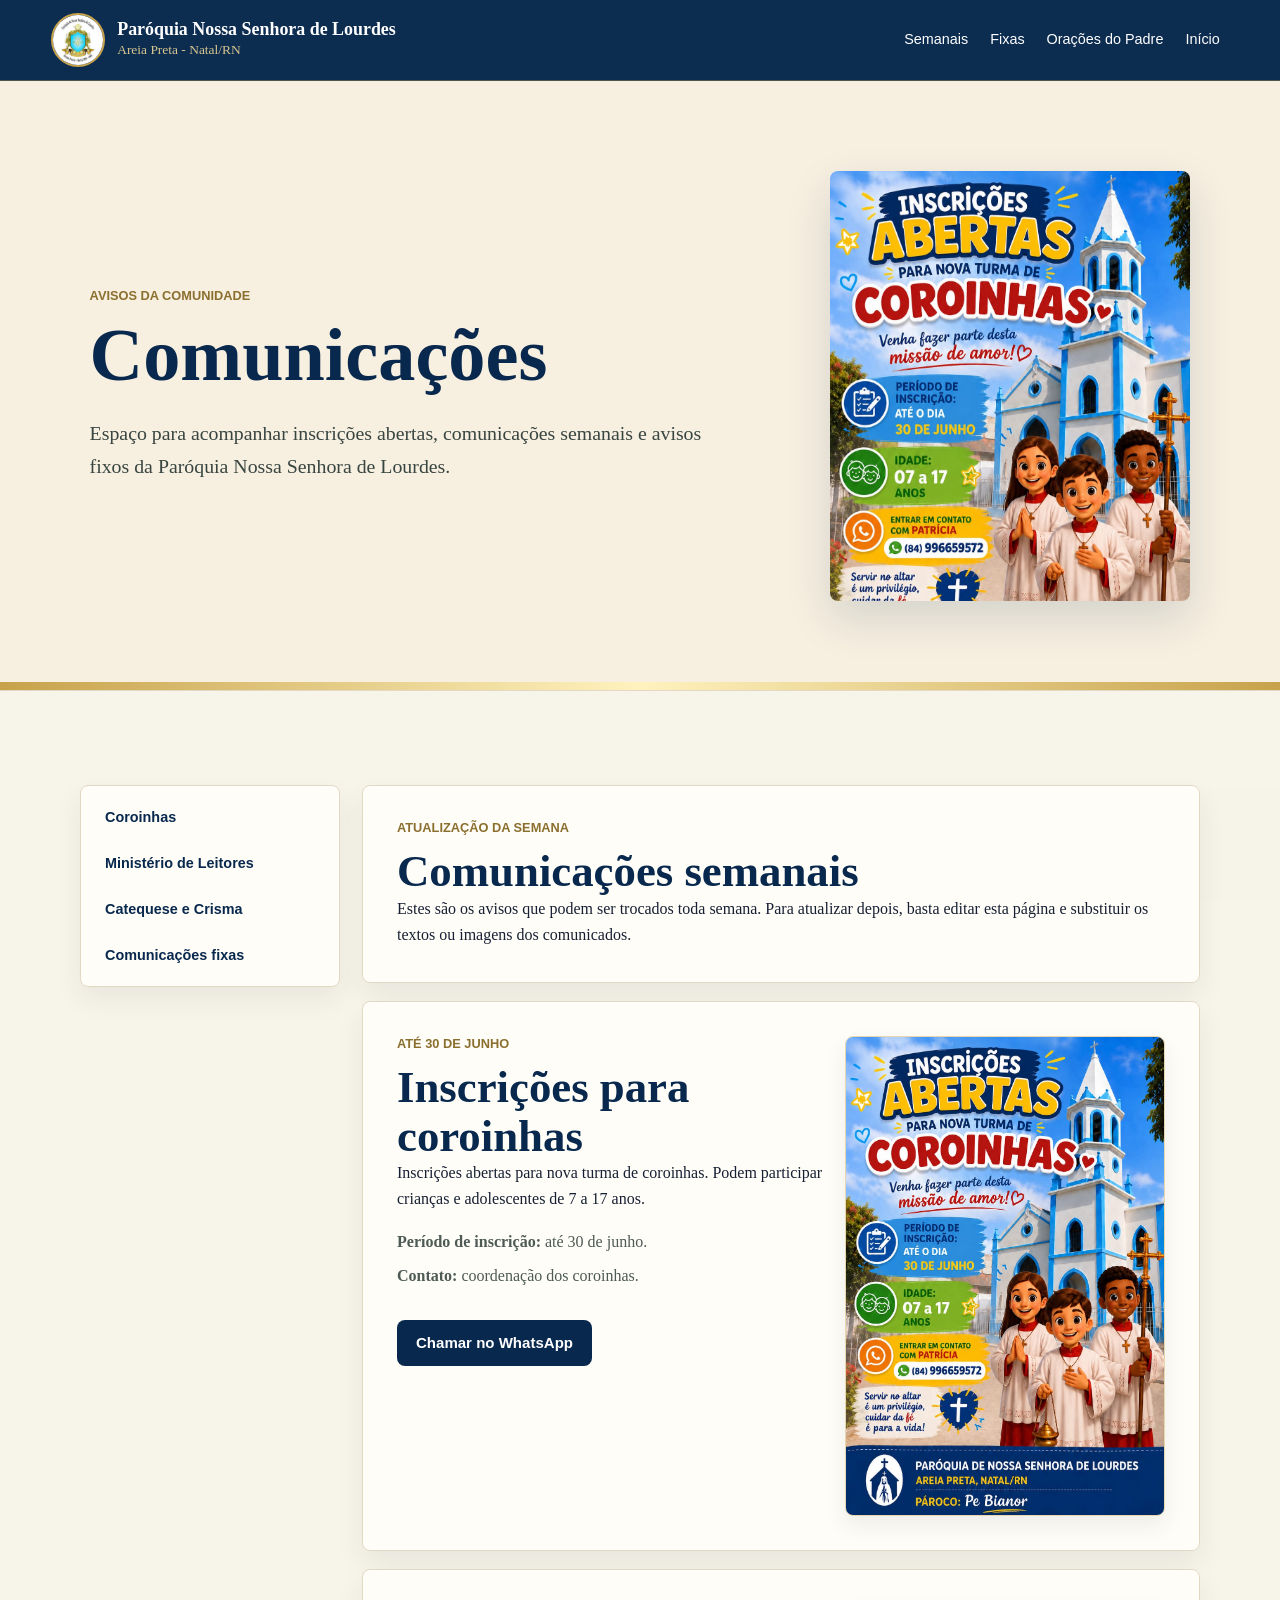
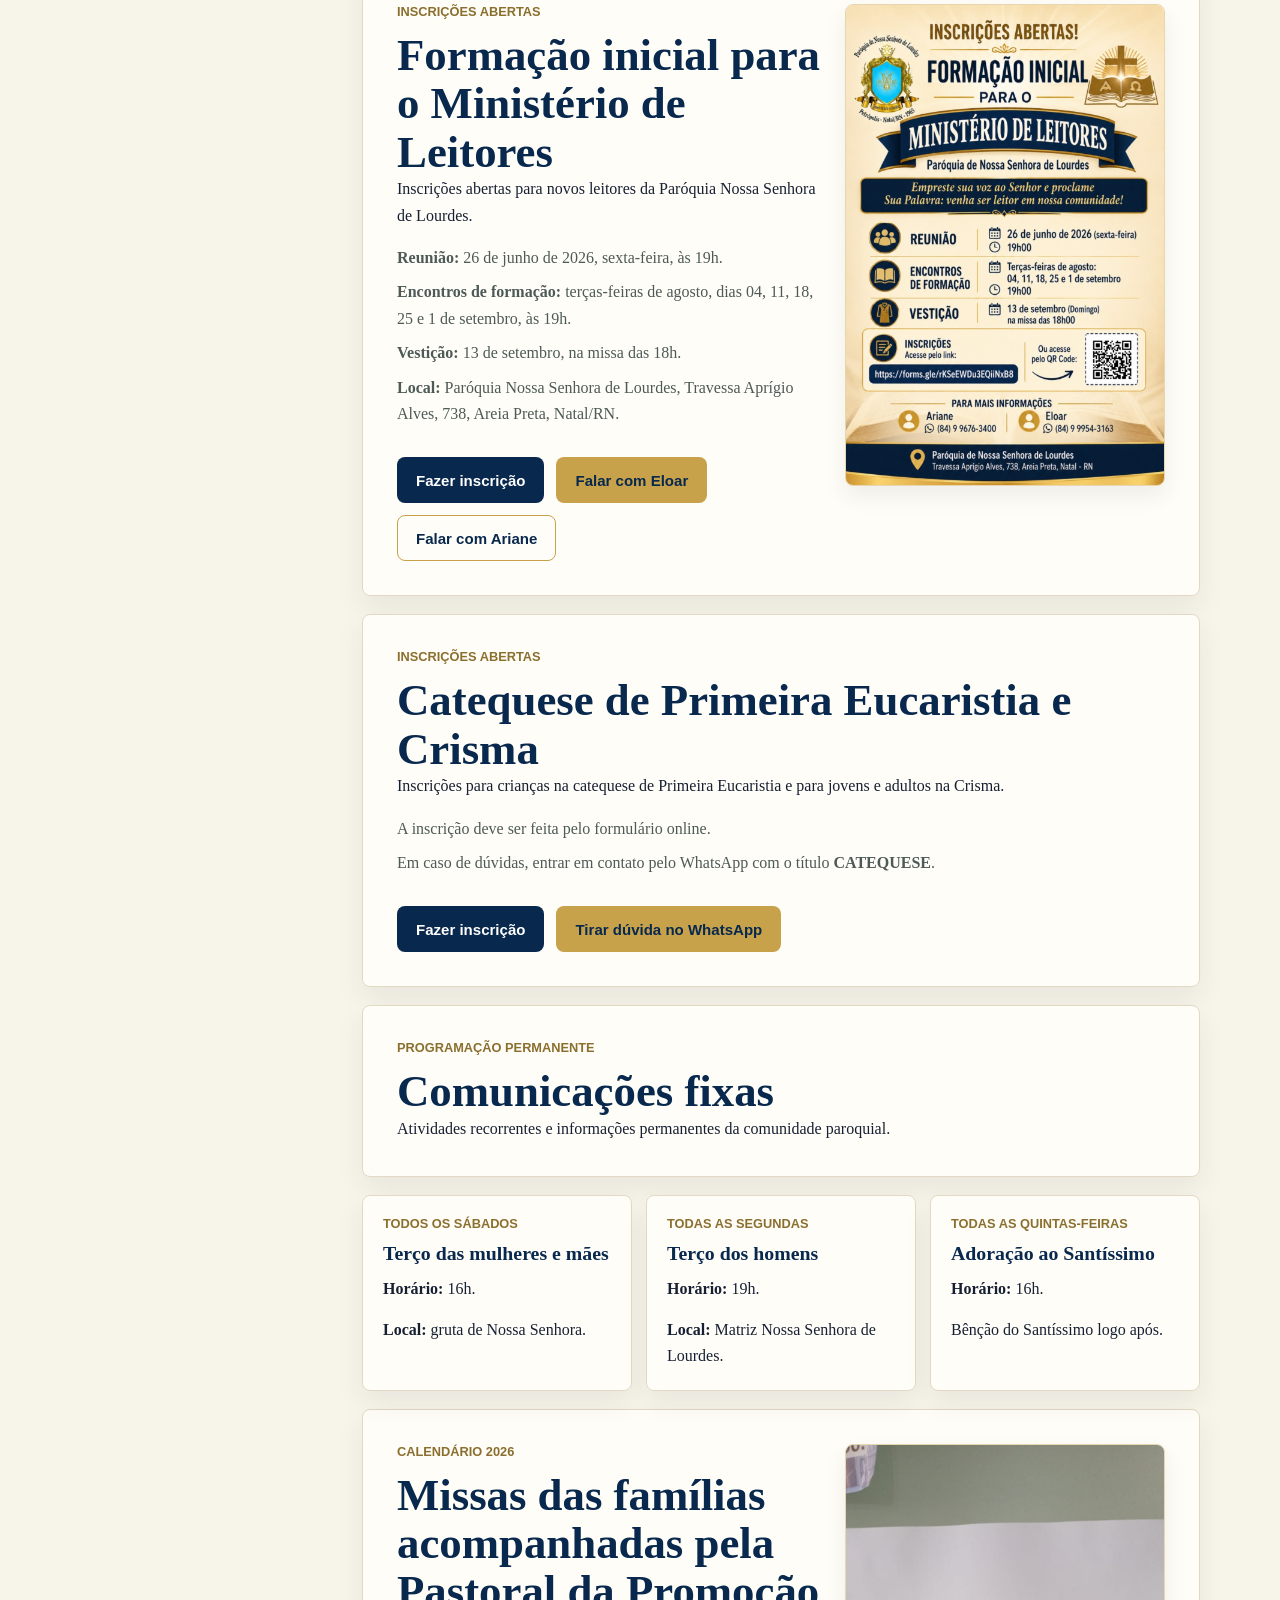
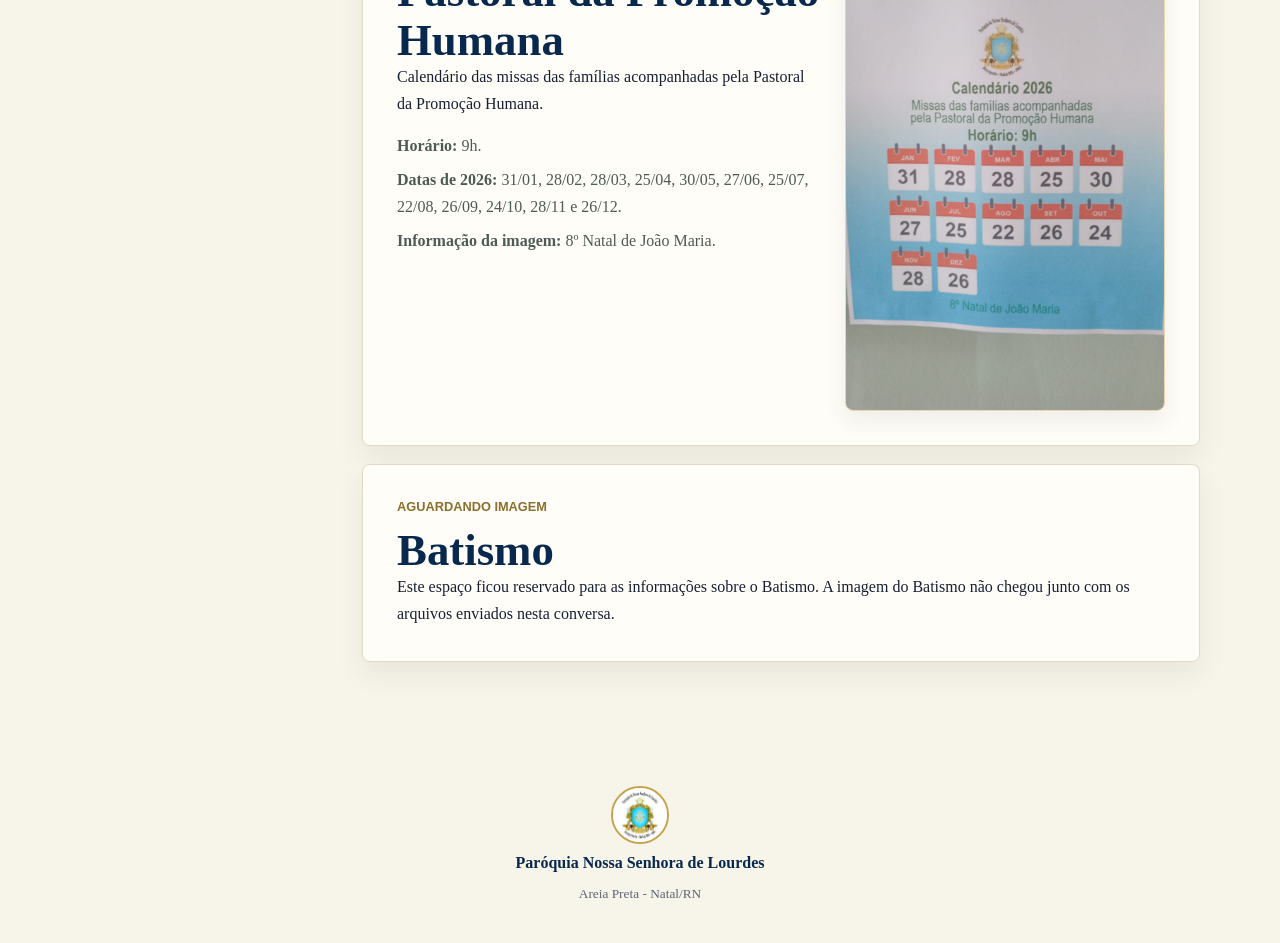
==== comunicacoes.html @ 1b6f0103 "Add files via upload" ====
<!DOCTYPE html>
<html lang="pt-BR">
<head>
  <meta charset="UTF-8">
  <meta name="viewport" content="width=device-width, initial-scale=1.0">
  <meta name="description" content="Comunicações semanais e fixas da Paróquia Nossa Senhora de Lourdes.">
  <title>Comunicações da Paróquia</title>
  <link rel="icon" href="assets/brasao.jpg">
  <link rel="stylesheet" href="styles.css">
</head>
<body>
  <header class="site-header">
    <a class="brand" href="index.html#inicio" aria-label="Voltar ao início">
      <img src="assets/brasao.jpg" alt="Brasão da Paróquia Nossa Senhora de Lourdes">
      <span>
        <strong>Paróquia Nossa Senhora de Lourdes</strong>
        <small>Areia Preta - Natal/RN</small>
      </span>
    </a>

    <button class="menu-toggle" type="button" aria-expanded="false" aria-controls="site-menu">
      <span class="menu-icon" aria-hidden="true"><span></span><span></span><span></span></span>
      <span>Menu</span>
    </button>

    <nav id="site-menu" class="site-menu" aria-label="Menu principal">
      <a href="#semanais">Semanais</a>
      <a href="#fixas">Fixas</a>
      <a href="oracoes-padre-bianor.html">Orações do Padre</a>
      <a href="index.html">Início</a>
    </nav>
  </header>

  <main>
    <section class="subpage-hero communications-hero" aria-labelledby="titulo-comunicacoes">
      <div>
        <p class="eyebrow">Avisos da comunidade</p>
        <h1 id="titulo-comunicacoes">Comunicações</h1>
        <p class="hero-copy">
          Espaço para acompanhar inscrições abertas, comunicações semanais e avisos fixos
          da Paróquia Nossa Senhora de Lourdes.
        </p>
      </div>
      <img src="assets/inscricao-coroinhas.jpeg" alt="Inscrições abertas para nova turma de coroinhas">
    </section>

    <section class="section communication-reader" aria-label="Comunicações da paróquia">
      <div class="communication-nav">
        <a href="#coroinhas">Coroinhas</a>
        <a href="#leitores">Ministério de Leitores</a>
        <a href="#catequese-crisma">Catequese e Crisma</a>
        <a href="#fixas">Comunicações fixas</a>
      </div>

      <div class="communication-documents">
        <article id="semanais" class="communication-document intro-document">
          <p class="eyebrow">Atualização da semana</p>
          <h2>Comunicações semanais</h2>
          <p>
            Estes são os avisos que podem ser trocados toda semana. Para atualizar depois,
            basta editar esta página e substituir os textos ou imagens dos comunicados.
          </p>
        </article>

        <article id="coroinhas" class="communication-document with-poster">
          <div>
            <p class="eyebrow">Até 30 de junho</p>
            <h2>Inscrições para coroinhas</h2>
            <p>
              Inscrições abertas para nova turma de coroinhas. Podem participar crianças e
              adolescentes de 7 a 17 anos.
            </p>
            <ul class="clean-list communication-list">
              <li><strong>Período de inscrição:</strong> até 30 de junho.</li>
              <li><strong>Contato:</strong> coordenação dos coroinhas.</li>
            </ul>
            <div class="section-actions">
              <a class="button primary" href="https://wa.me/558496659572" target="_blank" rel="noopener noreferrer">Chamar no WhatsApp</a>
            </div>
          </div>
          <img src="assets/inscricao-coroinhas.jpeg" alt="Cartaz de inscrições abertas para coroinhas">
        </article>

        <article id="leitores" class="communication-document with-poster">
          <div>
            <p class="eyebrow">Inscrições abertas</p>
            <h2>Formação inicial para o Ministério de Leitores</h2>
            <p>
              Inscrições abertas para novos leitores da Paróquia Nossa Senhora de Lourdes.
            </p>
            <ul class="clean-list communication-list">
              <li><strong>Reunião:</strong> 26 de junho de 2026, sexta-feira, às 19h.</li>
              <li><strong>Encontros de formação:</strong> terças-feiras de agosto, dias 04, 11, 18, 25 e 1 de setembro, às 19h.</li>
              <li><strong>Vestição:</strong> 13 de setembro, na missa das 18h.</li>
              <li><strong>Local:</strong> Paróquia Nossa Senhora de Lourdes, Travessa Aprígio Alves, 738, Areia Preta, Natal/RN.</li>
            </ul>
            <div class="section-actions">
              <a class="button primary" href="https://forms.gle/rKSeEWDu3EQiiNxB8" target="_blank" rel="noopener noreferrer">Fazer inscrição</a>
              <a class="button secondary" href="https://wa.me/558499543163" target="_blank" rel="noopener noreferrer">Falar com Eloar</a>
              <a class="button ghost" href="https://wa.me/558496763400" target="_blank" rel="noopener noreferrer">Falar com Ariane</a>
            </div>
          </div>
          <img src="assets/inscricao-leitores.jpeg" alt="Cartaz de formação inicial para o Ministério de Leitores">
        </article>

        <article id="catequese-crisma" class="communication-document">
          <p class="eyebrow">Inscrições abertas</p>
          <h2>Catequese de Primeira Eucaristia e Crisma</h2>
          <p>
            Inscrições para crianças na catequese de Primeira Eucaristia e para jovens e
            adultos na Crisma.
          </p>
          <ul class="clean-list communication-list">
            <li>A inscrição deve ser feita pelo formulário online.</li>
            <li>Em caso de dúvidas, entrar em contato pelo WhatsApp com o título <strong>CATEQUESE</strong>.</li>
          </ul>
          <div class="section-actions">
            <a class="button primary" href="https://forms.gle/EnZimMtUcxqCzuzV6" target="_blank" rel="noopener noreferrer">Fazer inscrição</a>
            <a class="button secondary" href="https://wa.me/5584986316929?text=CATEQUESE" target="_blank" rel="noopener noreferrer">Tirar dúvida no WhatsApp</a>
          </div>
        </article>

        <article id="fixas" class="communication-document intro-document">
          <p class="eyebrow">Programação permanente</p>
          <h2>Comunicações fixas</h2>
          <p>Atividades recorrentes e informações permanentes da comunidade paroquial.</p>
        </article>

        <div class="fixed-communications-grid">
          <article class="communication-mini-card">
            <p class="eyebrow">Todos os sábados</p>
            <h3>Terço das mulheres e mães</h3>
            <p><strong>Horário:</strong> 16h.</p>
            <p><strong>Local:</strong> gruta de Nossa Senhora.</p>
          </article>

          <article class="communication-mini-card">
            <p class="eyebrow">Todas as segundas</p>
            <h3>Terço dos homens</h3>
            <p><strong>Horário:</strong> 19h.</p>
            <p><strong>Local:</strong> Matriz Nossa Senhora de Lourdes.</p>
          </article>

          <article class="communication-mini-card">
            <p class="eyebrow">Todas as quintas-feiras</p>
            <h3>Adoração ao Santíssimo</h3>
            <p><strong>Horário:</strong> 16h.</p>
            <p>Bênção do Santíssimo logo após.</p>
          </article>
        </div>

        <article id="pastoral-promocao-humana" class="communication-document with-poster">
          <div>
            <p class="eyebrow">Calendário 2026</p>
            <h2>Missas das famílias acompanhadas pela Pastoral da Promoção Humana</h2>
            <p>
              Calendário das missas das famílias acompanhadas pela Pastoral da Promoção Humana.
            </p>
            <ul class="clean-list communication-list">
              <li><strong>Horário:</strong> 9h.</li>
              <li><strong>Datas de 2026:</strong> 31/01, 28/02, 28/03, 25/04, 30/05, 27/06, 25/07, 22/08, 26/09, 24/10, 28/11 e 26/12.</li>
              <li><strong>Informação da imagem:</strong> 8º Natal de João Maria.</li>
            </ul>
          </div>
          <img src="assets/pastoral-promocao-humana.jpeg" alt="Calendário 2026 da Pastoral da Promoção Humana">
        </article>

        <article id="batismo" class="communication-document">
          <p class="eyebrow">Aguardando imagem</p>
          <h2>Batismo</h2>
          <p>
            Este espaço ficou reservado para as informações sobre o Batismo. A imagem do
            Batismo não chegou junto com os arquivos enviados nesta conversa.
          </p>
        </article>
      </div>
    </section>
  </main>

  <footer class="site-footer">
    <img src="assets/brasao.jpg" alt="">
    <p>Paróquia Nossa Senhora de Lourdes</p>
    <small>Areia Preta - Natal/RN</small>
  </footer>

  <script src="config.js"></script>
  <script src="script.js"></script>
</body>
</html>
---- styles.css ----
:root {
  --paper: #f7f4ea;
  --surface: #fffdf8;
  --ink: #172033;
  --muted: #5d6675;
  --teal: #153f6f;
  --deep-teal: #08284d;
  --gold: #c7a24b;
  --wine: #8b6f2e;
  --blue: #245f96;
  --line: #e2d8c4;
  --shadow: 0 18px 45px rgba(8, 40, 77, 0.14);
  --radius: 8px;
  font-family: Georgia, "Times New Roman", serif;
}

* {
  box-sizing: border-box;
}

html {
  scroll-behavior: smooth;
}

body {
  margin: 0;
  color: var(--ink);
  background: var(--paper);
  font-family: Georgia, "Times New Roman", serif;
  line-height: 1.65;
}

body::before {
  content: "";
  position: fixed;
  inset: 0;
  pointer-events: none;
  background-image:
    linear-gradient(rgba(247, 244, 234, 0.92), rgba(247, 244, 234, 0.96)),
    url("assets/brasao.jpg");
  background-repeat: no-repeat;
  background-position: right -100px top 115px;
  background-size: 420px auto;
  opacity: 0.22;
  z-index: -1;
}

img {
  display: block;
  max-width: 100%;
}

a {
  color: inherit;
  text-decoration: none;
}

p {
  margin: 0;
}

p + p {
  margin-top: 14px;
}

ul {
  margin: 0;
  padding: 0;
}

.site-header {
  position: sticky;
  top: 0;
  z-index: 20;
  display: flex;
  align-items: center;
  justify-content: space-between;
  gap: 22px;
  padding: 13px clamp(18px, 4vw, 54px);
  border-bottom: 1px solid rgba(199, 162, 75, 0.36);
  background: rgba(8, 40, 77, 0.98);
  backdrop-filter: blur(12px);
}

.brand {
  display: flex;
  align-items: center;
  gap: 12px;
  min-width: 0;
}

.brand img {
  width: 54px;
  height: 54px;
  flex: 0 0 auto;
  border: 2px solid var(--gold);
  border-radius: 50%;
  object-fit: cover;
  background: var(--surface);
}

.brand span {
  display: grid;
  min-width: 0;
}

.brand strong,
.brand small {
  overflow-wrap: anywhere;
}

.brand strong {
  color: #ffffff;
  font-size: clamp(0.95rem, 1.6vw, 1.12rem);
  line-height: 1.15;
}

.brand small {
  color: #d9c88f;
  font-size: 0.84rem;
}

.site-menu {
  display: flex;
  align-items: center;
  gap: 4px;
  font-family: Arial, Helvetica, sans-serif;
  font-size: 0.9rem;
}

.site-menu a {
  padding: 10px 9px;
  border-radius: var(--radius);
  color: #ffffff;
  white-space: nowrap;
}

.site-menu a:hover,
.site-menu a:focus-visible {
  background: rgba(199, 162, 75, 0.18);
  color: #f6df95;
  outline: none;
}

.menu-toggle {
  display: none;
  align-items: center;
  gap: 6px;
  border: 1px solid var(--line);
  border-radius: var(--radius);
  padding: 9px 11px;
  color: var(--deep-teal);
  background: var(--surface);
  font: 700 0.84rem Arial, Helvetica, sans-serif;
  cursor: pointer;
}

.menu-icon {
  display: grid;
  gap: 3px;
}

.menu-icon span {
  display: block;
  width: 14px;
  height: 2px;
  background: currentColor;
}

.hero,
.subpage-hero {
  position: relative;
  overflow: hidden;
  border-bottom: 1px solid var(--line);
}

.hero {
  min-height: 62svh;
  display: grid;
  align-items: center;
  padding: clamp(54px, 7vw, 90px) clamp(20px, 7vw, 92px);
}

.hero-photo {
  background:
    linear-gradient(90deg, rgba(8, 40, 77, 0.94) 0%, rgba(8, 40, 77, 0.74) 48%, rgba(8, 40, 77, 0.22) 100%),
    url("assets/igreja-fachada.jpeg") center right / cover no-repeat;
}

.hero::after,
.subpage-hero::after {
  content: "";
  position: absolute;
  left: 0;
  right: 0;
  bottom: 0;
  height: 8px;
  background: linear-gradient(90deg, var(--gold), #fff2bd, var(--gold));
}

.hero-content {
  position: relative;
  max-width: 770px;
  z-index: 2;
}

.eyebrow {
  margin-bottom: 12px;
  color: var(--wine);
  font: 700 0.8rem Arial, Helvetica, sans-serif;
  text-transform: uppercase;
  letter-spacing: 0;
}

h1,
h2,
h3 {
  margin: 0;
  line-height: 1.08;
  letter-spacing: 0;
}

h1 {
  max-width: 820px;
  color: var(--deep-teal);
  font-size: clamp(2.35rem, 5.8vw, 5.1rem);
}

h2 {
  color: var(--deep-teal);
  font-size: clamp(1.75rem, 3.5vw, 3rem);
}

h3 {
  color: var(--ink);
  font-size: 1.24rem;
}

.hero-copy {
  max-width: 650px;
  margin-top: 22px;
  color: #384541;
  font-size: clamp(1.05rem, 2vw, 1.24rem);
}

.hero .eyebrow {
  color: #f4d889;
}

.hero h1,
.hero .hero-copy {
  color: #ffffff;
}

.hero-actions,
.section-actions,
.contact-actions {
  display: flex;
  flex-wrap: wrap;
  gap: 12px;
  margin-top: 30px;
}

.button {
  display: inline-flex;
  align-items: center;
  justify-content: center;
  gap: 10px;
  min-height: 46px;
  padding: 12px 18px;
  border: 1px solid transparent;
  border-radius: var(--radius);
  font: 700 0.94rem Arial, Helvetica, sans-serif;
  transition: transform 160ms ease, box-shadow 160ms ease, background 160ms ease;
}

.button svg {
  width: 19px;
  height: 19px;
  flex: 0 0 auto;
  fill: currentColor;
}

.button:hover,
.button:focus-visible {
  transform: translateY(-1px);
  box-shadow: 0 10px 20px rgba(36, 48, 45, 0.14);
  outline: none;
}

.button.primary {
  color: #ffffff;
  background: var(--deep-teal);
}

.button.secondary {
  color: var(--deep-teal);
  background: var(--gold);
}

.button.ghost {
  color: var(--deep-teal);
  border-color: var(--gold);
  background: rgba(255, 253, 248, 0.86);
}

.button[aria-disabled="true"] {
  cursor: default;
}

.button[aria-disabled="true"]:hover {
  transform: none;
  box-shadow: none;
}

.section {
  width: min(1120px, calc(100% - 36px));
  margin: 0 auto;
  padding: clamp(58px, 8vw, 94px) 0;
}

.section-heading {
  max-width: 780px;
  margin-bottom: 28px;
}

.quick-section {
  display: grid;
  grid-template-columns: repeat(3, minmax(0, 1fr));
  gap: 14px;
  padding-top: 22px;
  padding-bottom: 0;
}

.quick-section article,
.schedule-card,
.feature-card,
.prayer-document,
.side-panel {
  border: 1px solid var(--line);
  border-radius: var(--radius);
  background: rgba(255, 253, 248, 0.94);
  box-shadow: 0 12px 28px rgba(36, 48, 45, 0.07);
}

.quick-section article {
  padding: 18px;
}

.quick-section strong,
.quick-section span {
  display: block;
}

.quick-section strong {
  color: var(--deep-teal);
  font-family: Arial, Helvetica, sans-serif;
}

.quick-section span {
  margin-top: 4px;
  color: var(--muted);
}

.schedule-grid {
  display: grid;
  grid-template-columns: repeat(4, minmax(0, 1fr));
  gap: 14px;
}

.schedule-card {
  min-height: 210px;
  padding: 22px;
}

.schedule-card.featured {
  grid-column: span 2;
  color: #ffffff;
  background:
    linear-gradient(135deg, rgba(8, 40, 77, 0.96), rgba(21, 63, 111, 0.92)),
    var(--deep-teal);
}

.schedule-card.featured h3,
.schedule-card.featured .eyebrow,
.schedule-card.featured li {
  color: #ffffff;
}

.schedule-card.wide {
  grid-column: span 2;
  border-color: rgba(184, 138, 44, 0.58);
  background: #fff6df;
}

.clean-list {
  display: grid;
  gap: 8px;
  margin-top: 16px;
  list-style: none;
}

.clean-list li {
  color: #4d5a56;
}

.profile-section {
  display: grid;
  grid-template-columns: minmax(260px, 0.72fr) minmax(0, 1.15fr);
  align-items: center;
  gap: clamp(28px, 5vw, 62px);
}

.profile-media img {
  width: 100%;
  aspect-ratio: 4 / 3;
  border-radius: var(--radius);
  object-fit: cover;
  box-shadow: var(--shadow);
}

.profile-copy p,
.story-copy p,
.article-body p,
.prayer-document p {
  color: #4d5a56;
}

blockquote {
  margin: 24px 0 0;
  padding: 18px 22px;
  border-left: 5px solid var(--gold);
  border-radius: var(--radius);
  color: var(--deep-teal);
  background: #fff6df;
  font-size: 1.08rem;
}

.story-grid {
  display: grid;
  grid-template-columns: minmax(0, 1fr) minmax(300px, 0.72fr);
  gap: clamp(26px, 5vw, 58px);
  align-items: start;
}

.timeline {
  display: grid;
  gap: 12px;
}

.timeline article {
  display: grid;
  grid-template-columns: 70px 1fr;
  gap: 14px;
  padding: 16px;
  border-left: 5px solid var(--blue);
  border-radius: var(--radius);
  background: var(--surface);
  box-shadow: 0 10px 24px rgba(36, 48, 45, 0.06);
}

.timeline span {
  color: var(--wine);
  font: 700 0.95rem Arial, Helvetica, sans-serif;
}

.timeline p {
  color: var(--muted);
}

.gallery-grid {
  display: grid;
  grid-template-columns: 1.2fr 0.8fr 0.8fr;
  gap: 14px;
}

.gallery-grid figure {
  min-width: 0;
  margin: 0;
  overflow: hidden;
  border-radius: var(--radius);
  background: var(--surface);
  box-shadow: 0 12px 28px rgba(36, 48, 45, 0.08);
}

.gallery-grid img {
  width: 100%;
  height: 280px;
  object-fit: cover;
}

.gallery-grid .gallery-large {
  grid-row: span 2;
}

.gallery-grid .gallery-large img {
  height: 574px;
}

.gallery-grid figcaption {
  padding: 12px 14px;
  color: var(--muted);
  font-size: 0.95rem;
}

.access-grid {
  display: grid;
  grid-template-columns: repeat(4, minmax(0, 1fr));
  gap: 16px;
}

.feature-card {
  min-height: 270px;
  padding: 24px;
}

.feature-card p {
  margin-top: 14px;
  color: var(--muted);
}

.feature-mark {
  display: inline-flex;
  margin-bottom: 26px;
  color: var(--gold);
  font: 700 0.86rem Arial, Helvetica, sans-serif;
}

.text-link {
  display: inline-flex;
  margin-top: 18px;
  color: var(--deep-teal);
  font: 700 0.95rem Arial, Helvetica, sans-serif;
  text-decoration: underline;
  text-underline-offset: 4px;
}

.contact-section {
  padding-top: 34px;
}

.contact-panel {
  display: grid;
  grid-template-columns: minmax(0, 1fr) auto;
  align-items: center;
  gap: 24px;
  border-radius: var(--radius);
  padding: clamp(24px, 5vw, 42px);
  color: #ffffff;
  background:
    linear-gradient(90deg, rgba(8, 40, 77, 0.98), rgba(21, 63, 111, 0.94)),
    var(--deep-teal);
  box-shadow: var(--shadow);
}

.contact-panel h2,
.contact-panel .eyebrow,
.contact-panel p {
  color: #ffffff;
}

.contact-panel .button.ghost {
  color: #ffffff;
  border-color: rgba(255, 255, 255, 0.72);
  background: rgba(255, 255, 255, 0.08);
}

.contact-panel .button.primary {
  color: var(--deep-teal);
  background: #ffffff;
}

.contact-panel .button.secondary {
  background: #b88a2c;
}

.tithe-section {
  display: grid;
  grid-template-columns: minmax(0, 0.9fr) minmax(280px, 0.8fr);
  align-items: center;
  gap: clamp(24px, 5vw, 58px);
  border-top: 1px solid var(--line);
}

.tithe-copy p {
  margin-top: 14px;
  color: var(--muted);
}

.tithe-media {
  overflow: hidden;
  border: 1px solid rgba(199, 162, 75, 0.42);
  border-radius: var(--radius);
  background: #ffffff;
  box-shadow: var(--shadow);
}

.tithe-media img {
  width: 100%;
  aspect-ratio: 16 / 9;
  object-fit: contain;
  padding: 18px;
  background: #ffffff;
}

.contact-actions {
  justify-content: flex-end;
  margin-top: 0;
}

.subpage-hero {
  display: grid;
  grid-template-columns: minmax(0, 1fr) minmax(220px, 360px);
  align-items: center;
  gap: clamp(28px, 6vw, 74px);
  padding: clamp(42px, 7vw, 90px) clamp(20px, 7vw, 92px);
  background: #f7efe0;
}

.subpage-hero img {
  width: 100%;
  max-height: 430px;
  border-radius: var(--radius);
  object-fit: cover;
  box-shadow: var(--shadow);
}

.saint-hero img {
  aspect-ratio: 3 / 4;
  object-position: center top;
}

.prayer-hero img {
  aspect-ratio: 4 / 3;
}

.communications-hero img {
  aspect-ratio: 3 / 4;
  object-position: center top;
}

.article-section {
  display: grid;
  grid-template-columns: minmax(0, 1fr) minmax(260px, 330px);
  align-items: start;
  gap: clamp(28px, 5vw, 54px);
}

.article-body {
  max-width: 800px;
}

.article-body h2,
.prayer-document h2 {
  margin-top: 30px;
  font-size: clamp(1.55rem, 3vw, 2.35rem);
}

.article-body h2:first-child,
.prayer-document h2:first-child {
  margin-top: 0;
}

.article-body h3,
.prayer-document h3 {
  margin-top: 24px;
  color: var(--deep-teal);
}

.badge-list {
  display: flex;
  flex-wrap: wrap;
  gap: 8px;
  margin: 18px 0 4px;
}

.badge-list li {
  padding: 7px 10px;
  border: 1px solid var(--line);
  border-radius: var(--radius);
  color: var(--deep-teal);
  background: var(--surface);
  font: 700 0.88rem Arial, Helvetica, sans-serif;
}

.side-panel {
  position: sticky;
  top: 98px;
  padding: 18px;
}

.side-panel img {
  width: 100%;
  aspect-ratio: 4 / 3;
  border-radius: var(--radius);
  object-fit: cover;
  margin-bottom: 18px;
}

.side-panel p {
  color: var(--muted);
}

.side-panel .button {
  width: 100%;
  margin-top: 18px;
}

.prayer-reader {
  display: grid;
  grid-template-columns: 260px minmax(0, 1fr);
  align-items: start;
  gap: 22px;
}

.prayer-nav {
  position: sticky;
  top: 98px;
  display: grid;
  gap: 8px;
  padding: 12px;
  border: 1px solid var(--line);
  border-radius: var(--radius);
  background: var(--surface);
  box-shadow: 0 12px 28px rgba(36, 48, 45, 0.07);
}

.prayer-nav a {
  padding: 11px 12px;
  border-radius: var(--radius);
  color: var(--deep-teal);
  font: 700 0.9rem Arial, Helvetica, sans-serif;
}

.prayer-nav a:hover,
.prayer-nav a:focus-visible {
  background: #e9f3f2;
  outline: none;
}

.prayer-document {
  padding: clamp(22px, 4vw, 34px);
  scroll-margin-top: 110px;
}

.prayer-document + .prayer-document {
  margin-top: 18px;
}

.prayer-document .note {
  margin-top: 18px;
  padding: 14px 16px;
  border-radius: var(--radius);
  color: var(--deep-teal);
  background: #fff6df;
}

.communication-reader {
  display: grid;
  grid-template-columns: 260px minmax(0, 1fr);
  align-items: start;
  gap: 22px;
}

.communication-nav {
  position: sticky;
  top: 98px;
  display: grid;
  gap: 8px;
  padding: 12px;
  border: 1px solid var(--line);
  border-radius: var(--radius);
  background: var(--surface);
  box-shadow: 0 12px 28px rgba(36, 48, 45, 0.07);
}

.communication-nav a {
  padding: 11px 12px;
  border-radius: var(--radius);
  color: var(--deep-teal);
  font: 700 0.9rem Arial, Helvetica, sans-serif;
}

.communication-nav a:hover,
.communication-nav a:focus-visible {
  background: #e9f3f2;
  outline: none;
}

.communication-documents {
  min-width: 0;
}

.communication-document,
.communication-mini-card {
  border: 1px solid var(--line);
  border-radius: var(--radius);
  background: rgba(255, 253, 248, 0.96);
  box-shadow: 0 12px 28px rgba(36, 48, 45, 0.07);
}

.communication-document {
  padding: clamp(22px, 4vw, 34px);
  scroll-margin-top: 110px;
}

.communication-document + .communication-document,
.communication-document + .fixed-communications-grid,
.fixed-communications-grid + .communication-document {
  margin-top: 18px;
}

.communication-document.with-poster {
  display: grid;
  grid-template-columns: minmax(0, 1fr) minmax(220px, 320px);
  align-items: start;
  gap: 22px;
}

.communication-document.with-poster img {
  width: 100%;
  border: 1px solid rgba(199, 162, 75, 0.42);
  border-radius: var(--radius);
  object-fit: cover;
  object-position: top center;
  box-shadow: 0 10px 22px rgba(36, 48, 45, 0.08);
}

.communication-list {
  margin-top: 16px;
}

.communication-list li {
  padding-left: 0;
  color: #4d5a56;
}

.fixed-communications-grid {
  display: grid;
  grid-template-columns: repeat(3, minmax(0, 1fr));
  gap: 14px;
}

.communication-mini-card {
  padding: 20px;
}

.communication-mini-card h3 {
  margin-bottom: 12px;
  color: var(--deep-teal);
}

.site-footer {
  display: grid;
  justify-items: center;
  gap: 6px;
  padding: 30px 20px 38px;
  color: var(--muted);
  text-align: center;
}

.site-footer img {
  width: 58px;
  height: 58px;
  border: 2px solid var(--gold);
  border-radius: 50%;
  object-fit: cover;
  background: var(--surface);
}

.site-footer p {
  color: var(--deep-teal);
  font-weight: 700;
}

@media (max-width: 1080px) {
  .site-menu {
    font-size: 0.84rem;
  }

  .site-menu a {
    padding-inline: 7px;
  }

  .schedule-grid {
    grid-template-columns: repeat(2, minmax(0, 1fr));
  }
}

@media (max-width: 900px) {
  .site-header {
    align-items: flex-start;
  }

  .menu-toggle {
    display: inline-flex;
  }

  .site-menu {
    position: absolute;
    left: 18px;
    right: 18px;
    top: calc(100% + 8px);
    display: none;
    flex-direction: column;
    align-items: stretch;
    padding: 10px;
    border: 1px solid var(--line);
    border-radius: var(--radius);
    background: var(--surface);
    box-shadow: var(--shadow);
  }

  .site-menu.is-open {
    display: flex;
  }

  .site-menu a {
    padding: 12px;
    color: var(--deep-teal);
    white-space: normal;
  }

  .quick-section,
  .profile-section,
  .story-grid,
  .access-grid,
  .tithe-section,
  .contact-panel,
  .subpage-hero,
  .article-section,
  .prayer-reader,
  .communication-reader,
  .communication-document.with-poster {
    grid-template-columns: 1fr;
  }

  .contact-actions {
    justify-content: flex-start;
  }

  .gallery-grid {
    grid-template-columns: 1fr 1fr;
  }

  .gallery-grid .gallery-large {
    grid-column: 1 / -1;
    grid-row: auto;
  }

  .gallery-grid .gallery-large img,
  .gallery-grid img {
    height: 320px;
  }

  .side-panel,
  .prayer-nav,
  .communication-nav {
    position: static;
  }

  .fixed-communications-grid {
    grid-template-columns: 1fr;
  }
}

@media (max-width: 620px) {
  body::before {
    background-position: center top 90px;
    background-size: 300px auto;
  }

  .site-header {
    padding: 12px 14px;
    gap: 10px;
  }

  .brand img {
    width: 46px;
    height: 46px;
  }

  .brand small {
    display: none;
  }

  .menu-toggle {
    min-width: 82px;
  }

  .hero {
    min-height: 68svh;
    padding: 48px 18px 60px;
  }

  .hero-photo {
    background:
      linear-gradient(rgba(8, 40, 77, 0.86), rgba(8, 40, 77, 0.78)),
      url("assets/igreja-fachada.jpeg") center top / cover no-repeat;
  }

  .hero-actions,
  .contact-actions,
  .section-actions {
    display: grid;
  }

  .button {
    width: 100%;
    min-height: 50px;
    padding-inline: 14px;
  }

  .section {
    width: min(100% - 28px, 1120px);
  }

  .schedule-grid,
  .gallery-grid {
    grid-template-columns: 1fr;
  }

  .schedule-card.featured,
  .schedule-card.wide {
    grid-column: auto;
  }

  .gallery-grid .gallery-large img,
  .gallery-grid img {
    height: 280px;
  }

  .subpage-hero {
    padding: 40px 18px 56px;
  }

  .subpage-hero img {
    max-height: 330px;
  }

  .timeline article {
    grid-template-columns: 1fr;
  }

  .quick-section article,
  .schedule-card,
  .feature-card,
  .prayer-document {
    padding: 20px;
  }
}
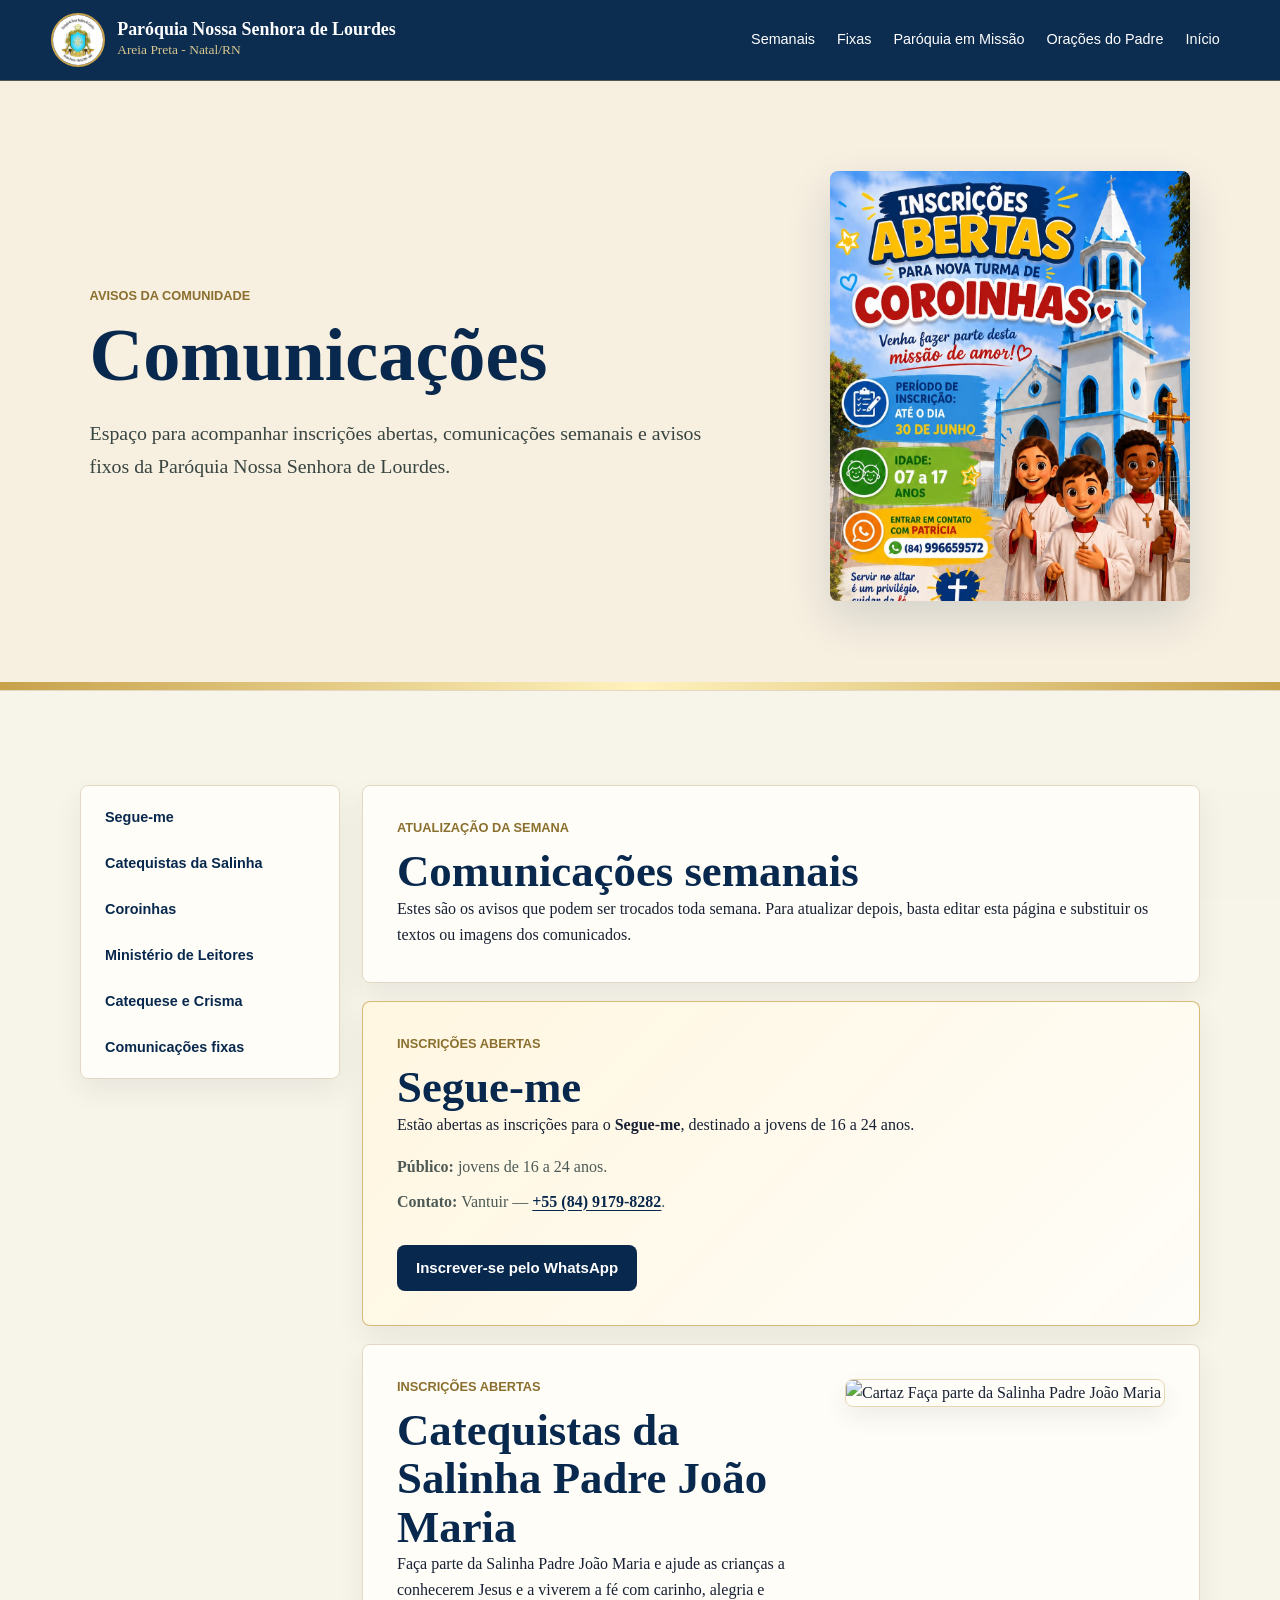
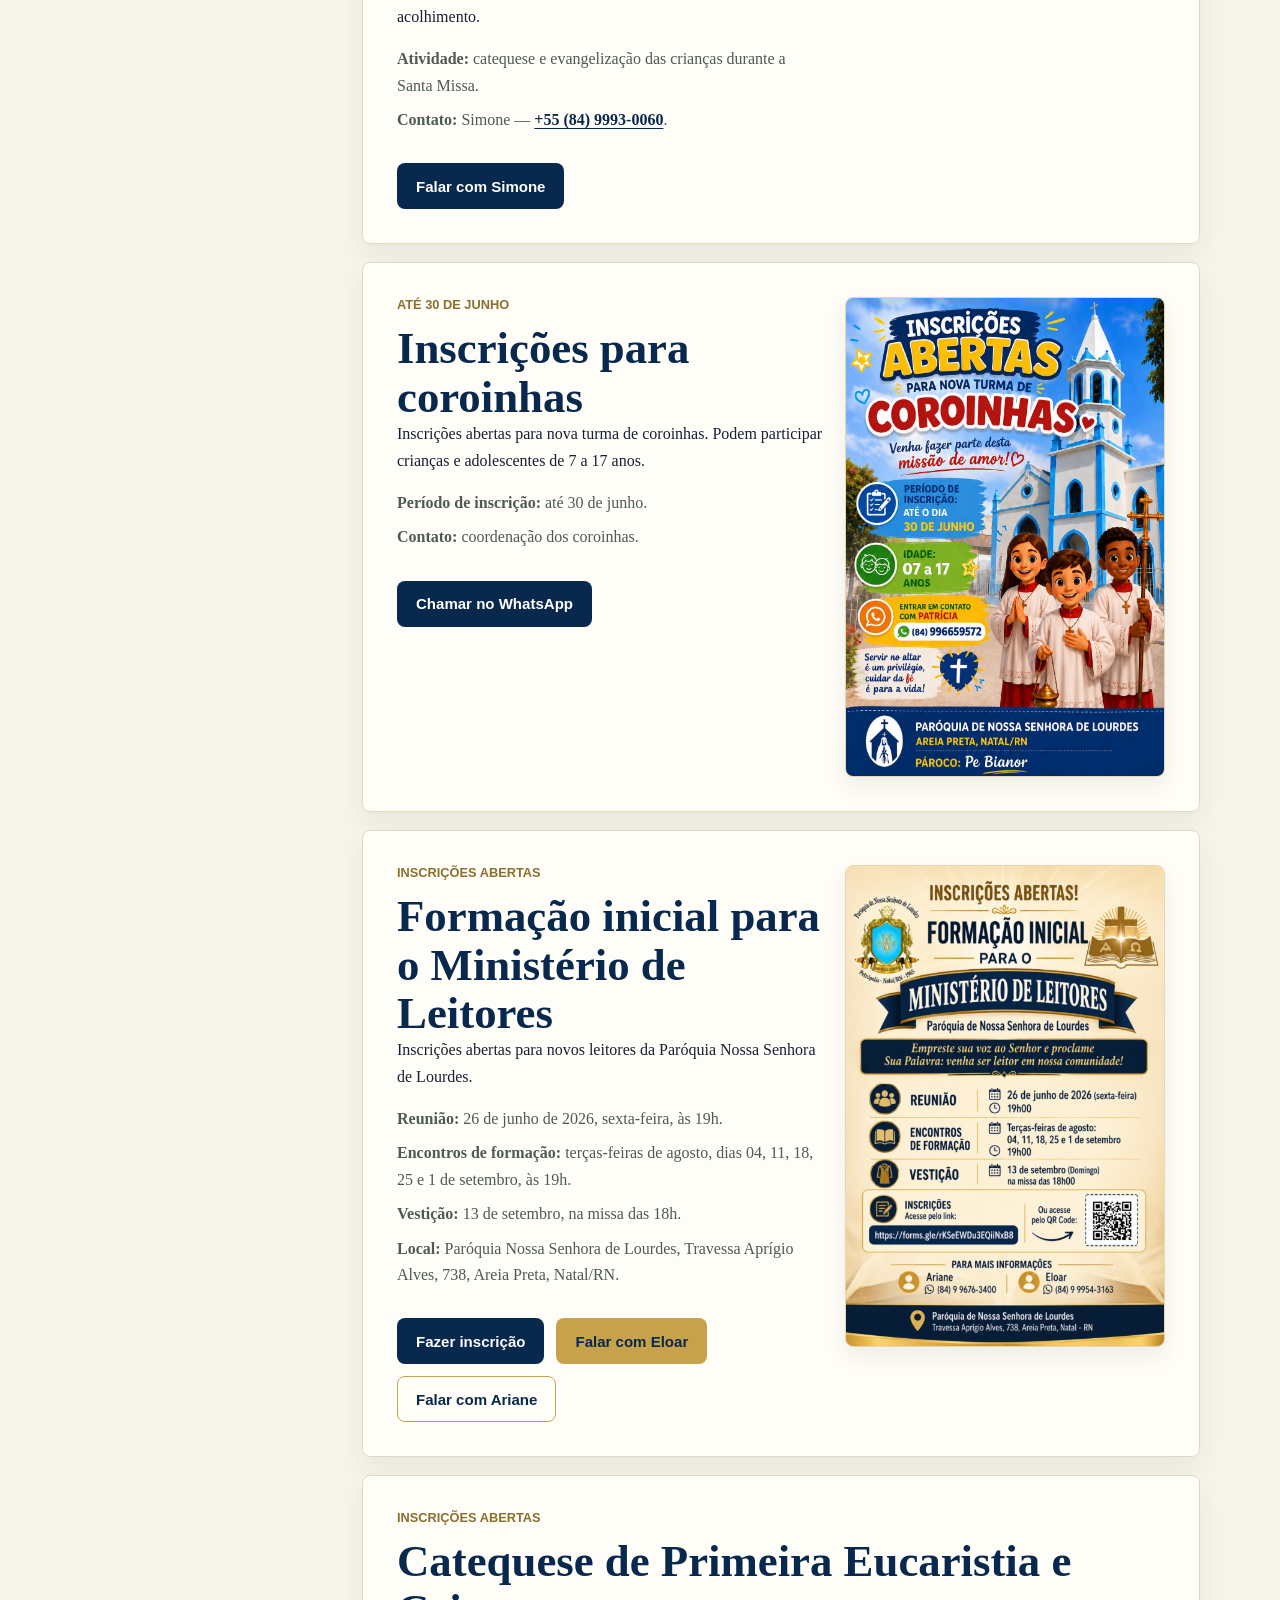
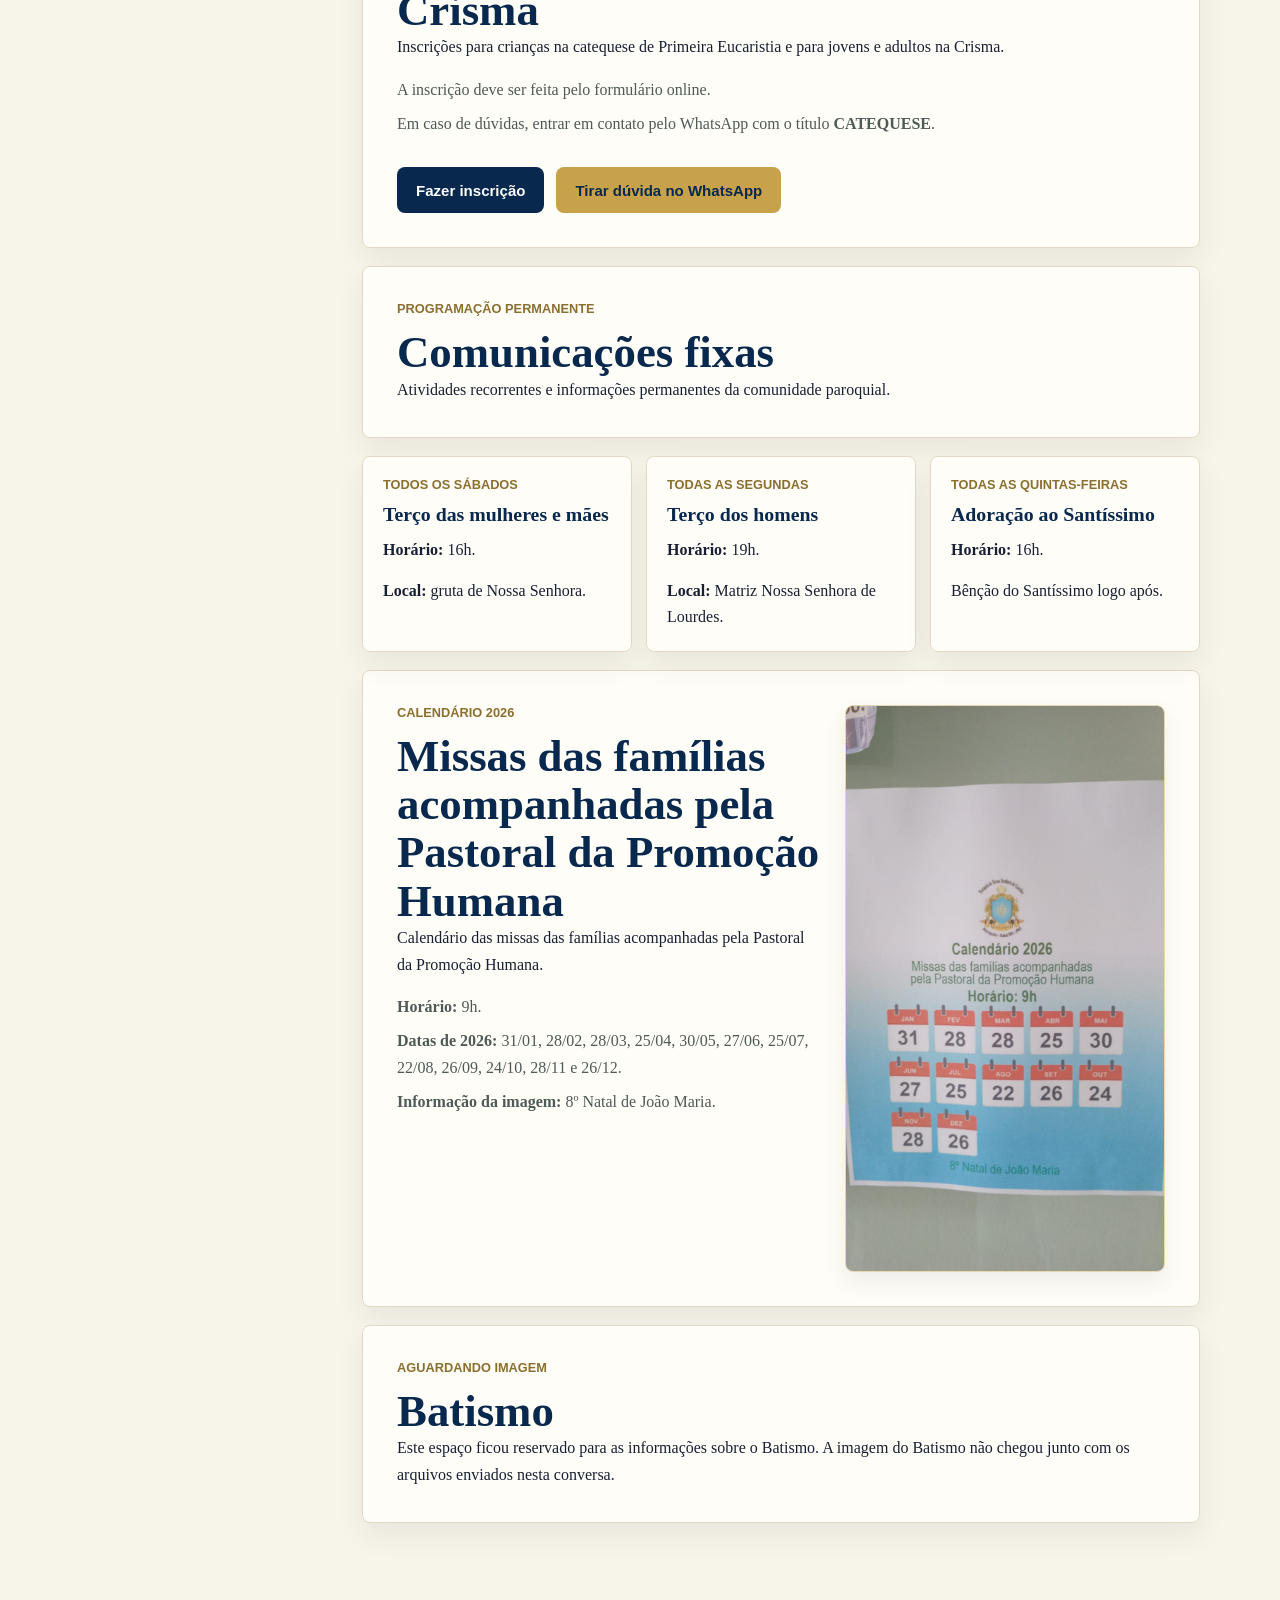
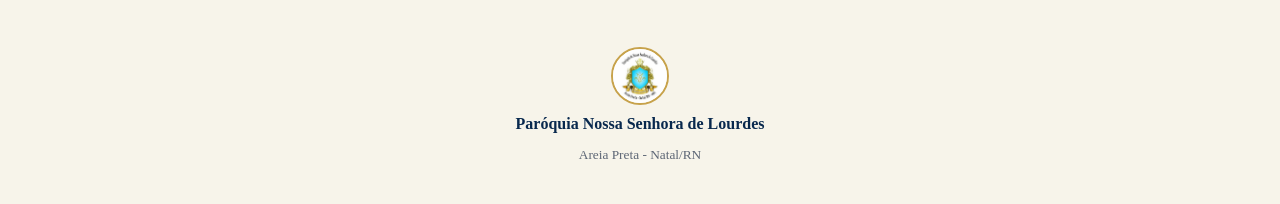
==== commit 1bc54191: "Adiciona página Paróquia em Missão e novas inscrições Inclui a nova página missionária, avisos do Se" ====
--- a/comunicacoes.html
+++ b/comunicacoes.html
@@ -26,6 +26,7 @@
     <nav id="site-menu" class="site-menu" aria-label="Menu principal">
       <a href="#semanais">Semanais</a>
       <a href="#fixas">Fixas</a>
+      <a href="paroquia-em-missao.html">Paróquia em Missão</a>
       <a href="oracoes-padre-bianor.html">Orações do Padre</a>
       <a href="index.html">Início</a>
     </nav>
@@ -46,6 +47,8 @@
 
     <section class="section communication-reader" aria-label="Comunicações da paróquia">
       <div class="communication-nav">
+        <a href="#segue-me">Segue-me</a>
+        <a href="#catequistas-salinha">Catequistas da Salinha</a>
         <a href="#coroinhas">Coroinhas</a>
         <a href="#leitores">Ministério de Leitores</a>
         <a href="#catequese-crisma">Catequese e Crisma</a>
@@ -60,6 +63,49 @@
             Estes são os avisos que podem ser trocados toda semana. Para atualizar depois,
             basta editar esta página e substituir os textos ou imagens dos comunicados.
           </p>
+        </article>
+
+        <!-- CONTEÚDO EDITÁVEL: inscrição do Segue-me -->
+        <article id="segue-me" class="communication-document text-announcement">
+          <p class="eyebrow">Inscrições abertas</p>
+          <h2>Segue-me</h2>
+          <p>
+            Estão abertas as inscrições para o <strong>Segue-me</strong>, destinado a jovens
+            de 16 a 24 anos.
+          </p>
+          <ul class="clean-list communication-list">
+            <li><strong>Público:</strong> jovens de 16 a 24 anos.</li>
+            <li>
+              <strong>Contato:</strong> Vantuir —
+              <a class="inline-link" href="https://wa.me/558491798282" target="_blank" rel="noopener noreferrer">+55 (84) 9179-8282</a>.
+            </li>
+          </ul>
+          <div class="section-actions">
+            <a class="button primary" href="https://wa.me/558491798282?text=Ol%C3%A1%2C%20Vantuir!%20Quero%20fazer%20minha%20inscri%C3%A7%C3%A3o%20no%20Segue-me." target="_blank" rel="noopener noreferrer">Inscrever-se pelo WhatsApp</a>
+          </div>
+        </article>
+
+        <!-- CONTEÚDO EDITÁVEL: inscrição para catequistas da Salinha -->
+        <article id="catequistas-salinha" class="communication-document with-poster">
+          <div>
+            <p class="eyebrow">Inscrições abertas</p>
+            <h2>Catequistas da Salinha Padre João Maria</h2>
+            <p>
+              Faça parte da Salinha Padre João Maria e ajude as crianças a conhecerem Jesus
+              e a viverem a fé com carinho, alegria e acolhimento.
+            </p>
+            <ul class="clean-list communication-list">
+              <li><strong>Atividade:</strong> catequese e evangelização das crianças durante a Santa Missa.</li>
+              <li>
+                <strong>Contato:</strong> Simone —
+                <a class="inline-link" href="https://wa.me/558499930060" target="_blank" rel="noopener noreferrer">+55 (84) 9993-0060</a>.
+              </li>
+            </ul>
+            <div class="section-actions">
+              <a class="button primary" href="https://wa.me/558499930060?text=Ol%C3%A1%2C%20Simone!%20Quero%20fazer%20minha%20inscri%C3%A7%C3%A3o%20como%20catequista%20da%20Salinha%20Padre%20Jo%C3%A3o%20Maria." target="_blank" rel="noopener noreferrer">Falar com Simone</a>
+            </div>
+          </div>
+          <img src="assets/catequistas-salinha.jpeg" alt="Cartaz Faça parte da Salinha Padre João Maria">
         </article>
 
         <article id="coroinhas" class="communication-document with-poster">
--- a/styles.css
+++ b/styles.css
@@ -505,7 +505,7 @@
 
 .access-grid {
   display: grid;
-  grid-template-columns: repeat(4, minmax(0, 1fr));
+  grid-template-columns: repeat(auto-fit, minmax(210px, 1fr));
   gap: 16px;
 }
 
@@ -639,6 +639,11 @@
   object-position: center top;
 }
 
+.mission-hero img {
+  aspect-ratio: 16 / 10;
+  object-position: center;
+}
+
 .article-section {
   display: grid;
   grid-template-columns: minmax(0, 1fr) minmax(260px, 330px);
@@ -848,6 +853,115 @@
 .communication-mini-card h3 {
   margin-bottom: 12px;
   color: var(--deep-teal);
+}
+
+.text-announcement {
+  border-color: rgba(199, 162, 75, 0.72);
+  background:
+    linear-gradient(135deg, rgba(255, 246, 223, 0.96), rgba(255, 253, 248, 0.98));
+}
+
+.inline-link {
+  color: var(--deep-teal);
+  font-weight: 700;
+  text-decoration: underline;
+  text-underline-offset: 3px;
+}
+
+.mission-intro {
+  display: grid;
+  grid-template-columns: minmax(0, 0.85fr) minmax(280px, 1.15fr);
+  align-items: end;
+  gap: clamp(26px, 5vw, 58px);
+}
+
+.mission-intro-copy p:not(.eyebrow),
+.mission-event-copy p:not(.eyebrow) {
+  color: var(--muted);
+}
+
+.mission-highlight {
+  padding: clamp(22px, 4vw, 34px);
+  border-left: 6px solid var(--gold);
+  border-radius: var(--radius);
+  color: var(--deep-teal);
+  background: #fff6df;
+  box-shadow: 0 12px 28px rgba(36, 48, 45, 0.07);
+  font-size: clamp(1.05rem, 2vw, 1.25rem);
+}
+
+.mission-gallery {
+  display: grid;
+  grid-template-columns: repeat(3, minmax(0, 1fr));
+  gap: 14px;
+}
+
+.mission-gallery figure {
+  min-width: 0;
+  margin: 0;
+  overflow: hidden;
+  border-radius: var(--radius);
+  background: var(--surface);
+  box-shadow: 0 12px 28px rgba(36, 48, 45, 0.08);
+}
+
+.mission-gallery img {
+  width: 100%;
+  height: 410px;
+  object-fit: cover;
+}
+
+.mission-gallery .mission-wide {
+  grid-column: span 2;
+}
+
+.mission-gallery .mission-wide img {
+  object-position: center;
+}
+
+.mission-gallery figcaption {
+  padding: 14px 16px;
+  color: var(--muted);
+  font-size: 0.95rem;
+}
+
+.mission-event {
+  display: grid;
+  grid-template-columns: minmax(280px, 0.8fr) minmax(0, 1fr);
+  align-items: center;
+  gap: clamp(28px, 6vw, 68px);
+  border-top: 1px solid var(--line);
+}
+
+.mission-event-media {
+  overflow: hidden;
+  border: 1px solid rgba(199, 162, 75, 0.5);
+  border-radius: var(--radius);
+  background: #ffffff;
+  box-shadow: var(--shadow);
+}
+
+.mission-event-media img {
+  width: 100%;
+}
+
+.mission-details {
+  display: grid;
+  gap: 12px;
+  margin-top: 24px;
+}
+
+.mission-details p {
+  padding: 15px 17px;
+  border: 1px solid var(--line);
+  border-radius: var(--radius);
+  background: var(--surface);
+}
+
+.editable-note {
+  margin-top: 18px;
+  color: var(--muted);
+  font: 0.88rem Arial, Helvetica, sans-serif;
 }
 
 .site-footer {
@@ -931,7 +1045,9 @@
   .article-section,
   .prayer-reader,
   .communication-reader,
-  .communication-document.with-poster {
+  .communication-document.with-poster,
+  .mission-intro,
+  .mission-event {
     grid-template-columns: 1fr;
   }
 
@@ -962,6 +1078,10 @@
   .fixed-communications-grid {
     grid-template-columns: 1fr;
   }
+
+  .mission-gallery {
+    grid-template-columns: 1fr 1fr;
+  }
 }
 
 @media (max-width: 620px) {
@@ -1016,8 +1136,17 @@
   }
 
   .schedule-grid,
-  .gallery-grid {
+  .gallery-grid,
+  .mission-gallery {
     grid-template-columns: 1fr;
+  }
+
+  .mission-gallery .mission-wide {
+    grid-column: auto;
+  }
+
+  .mission-gallery img {
+    height: 340px;
   }
 
   .schedule-card.featured,
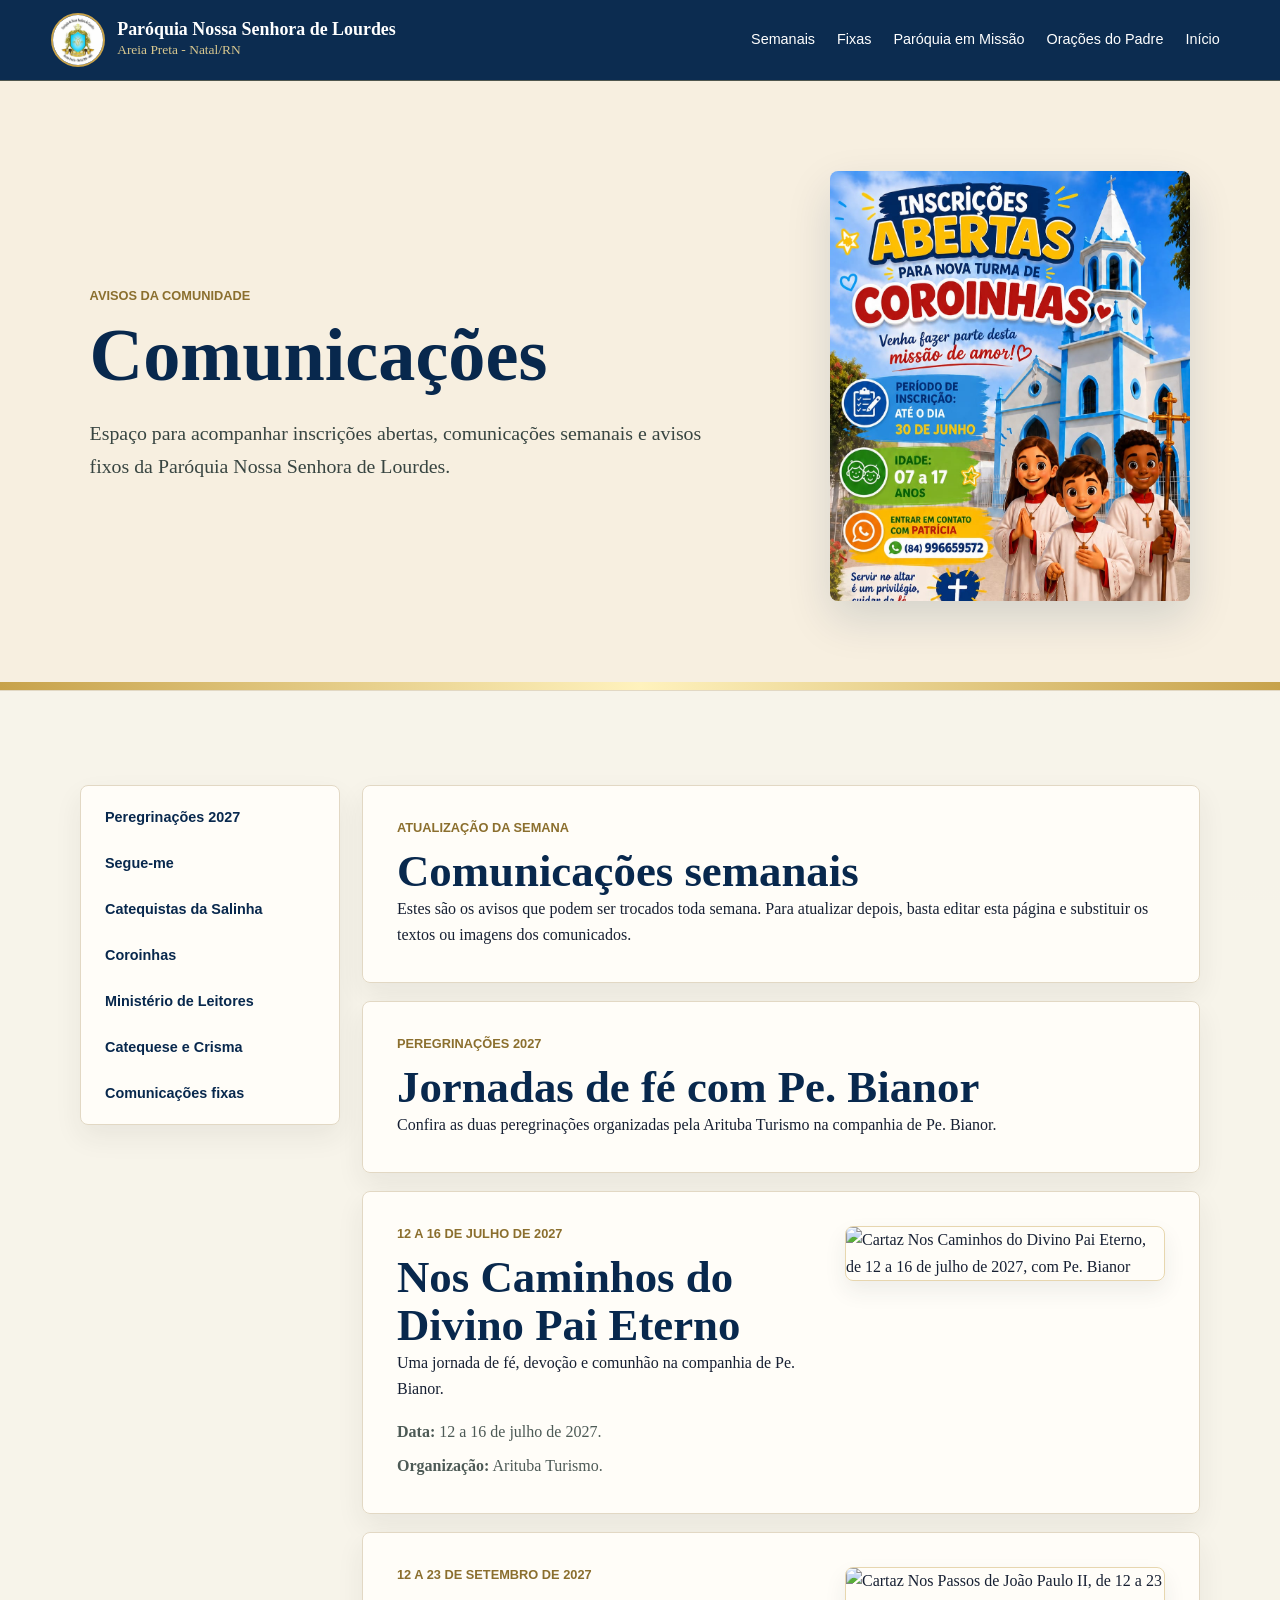
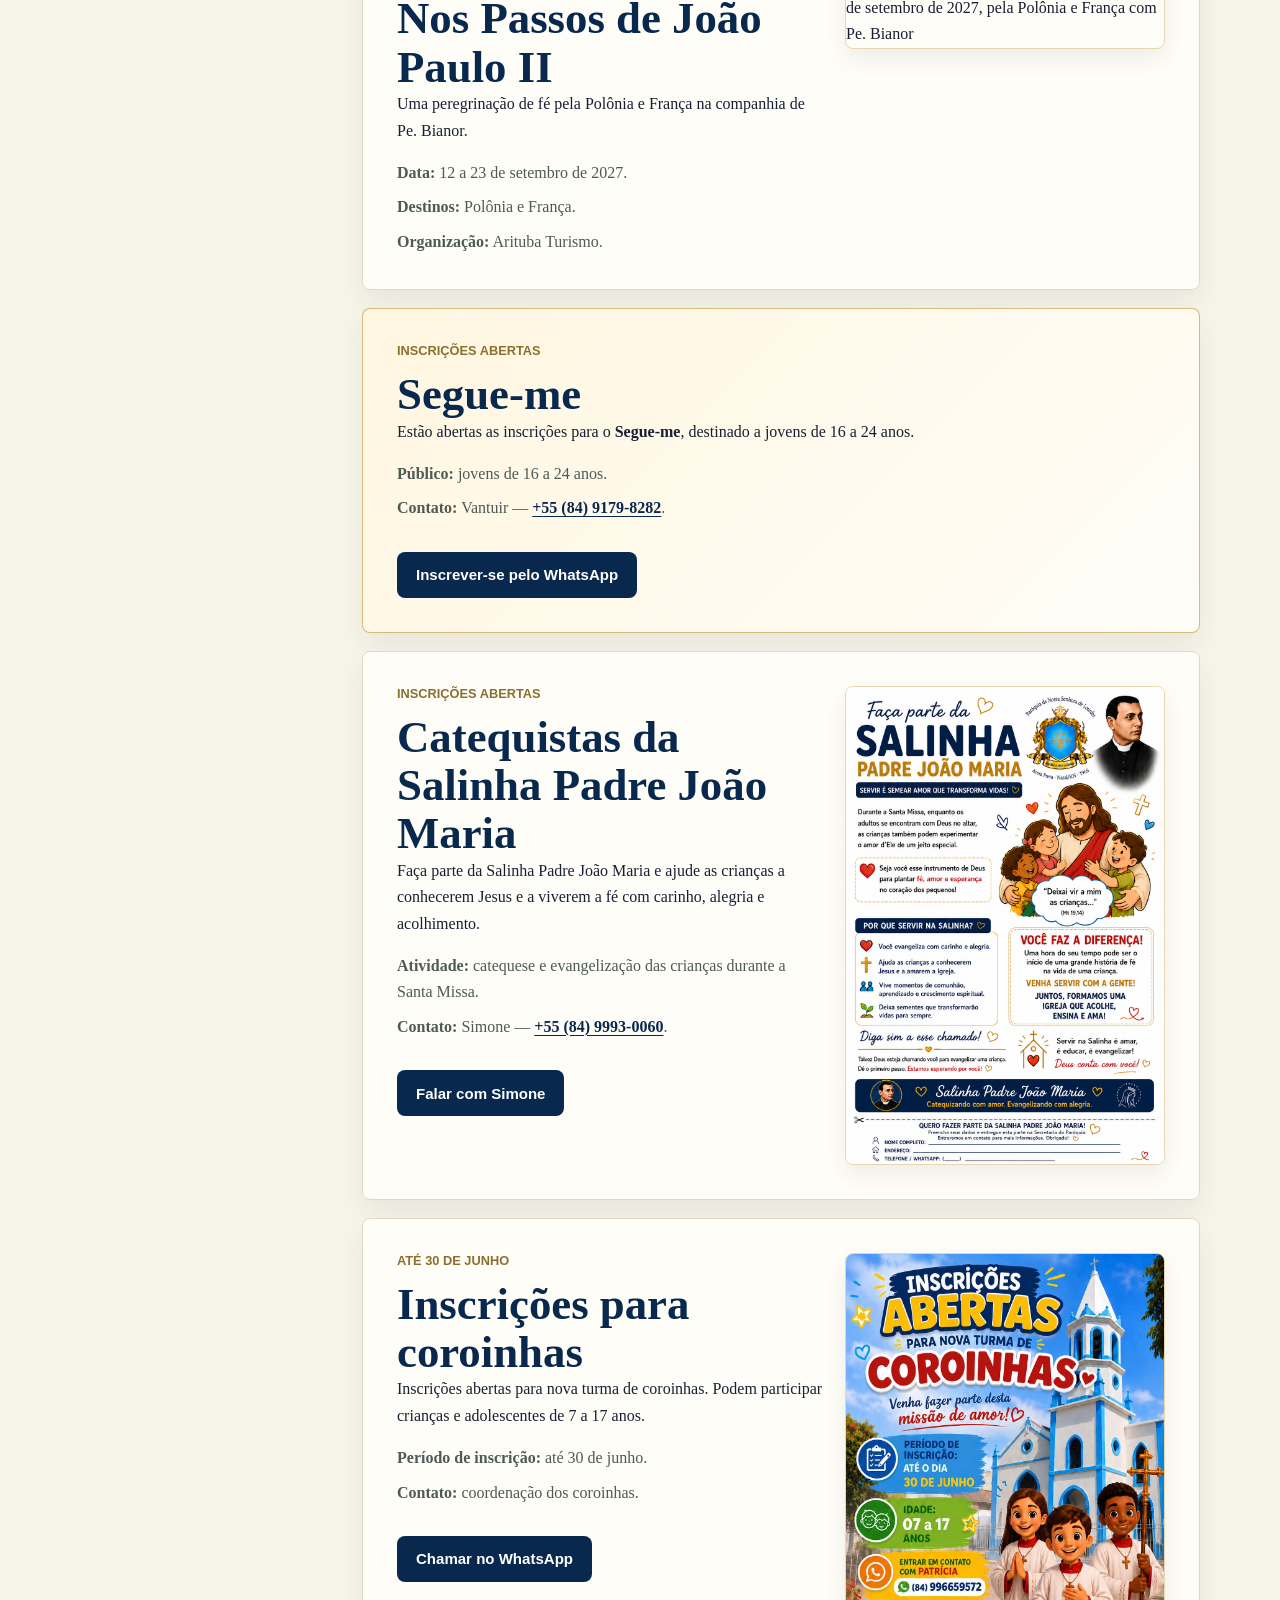
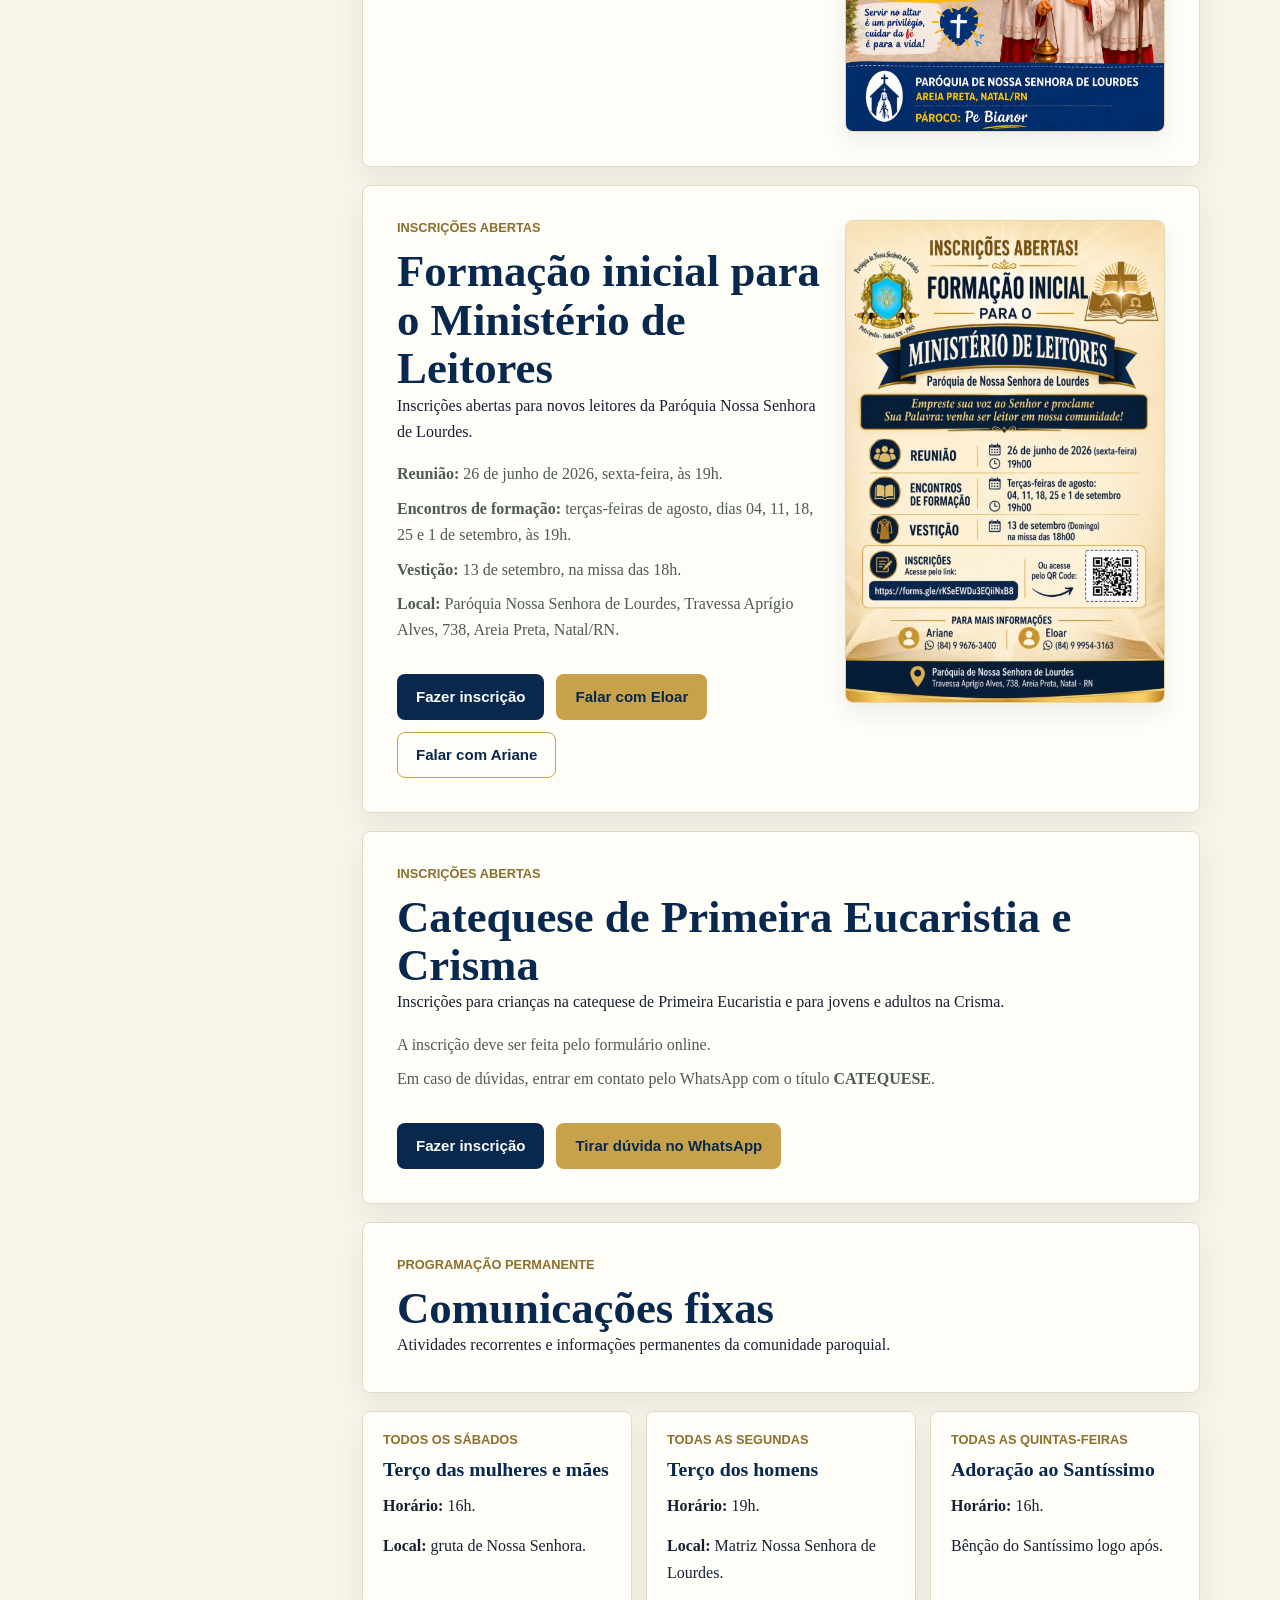
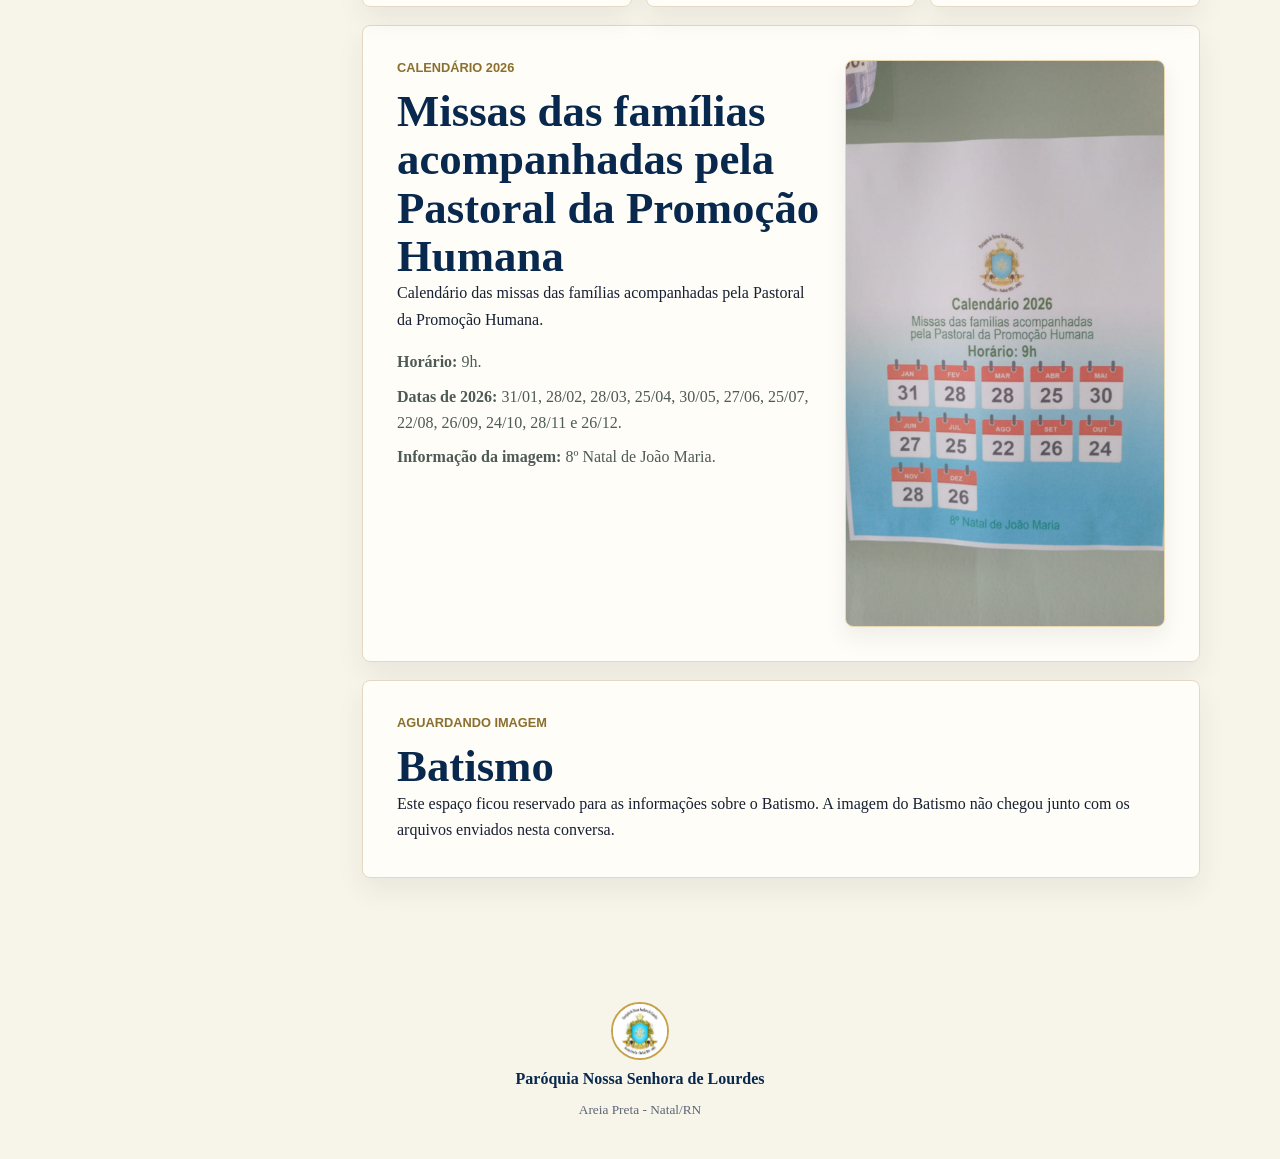
==== commit 15c9267d: "Adiciona peregrinações de 2027 às comunicações Inclui os comunicados Nos Caminhos do Divino Pai Eter" ====
--- a/comunicacoes.html
+++ b/comunicacoes.html
@@ -1,235 +1,277 @@
-<!DOCTYPE html>
-<html lang="pt-BR">
-<head>
-  <meta charset="UTF-8">
-  <meta name="viewport" content="width=device-width, initial-scale=1.0">
-  <meta name="description" content="Comunicações semanais e fixas da Paróquia Nossa Senhora de Lourdes.">
-  <title>Comunicações da Paróquia</title>
-  <link rel="icon" href="assets/brasao.jpg">
-  <link rel="stylesheet" href="styles.css">
-</head>
-<body>
-  <header class="site-header">
-    <a class="brand" href="index.html#inicio" aria-label="Voltar ao início">
-      <img src="assets/brasao.jpg" alt="Brasão da Paróquia Nossa Senhora de Lourdes">
-      <span>
-        <strong>Paróquia Nossa Senhora de Lourdes</strong>
-        <small>Areia Preta - Natal/RN</small>
-      </span>
-    </a>
-
-    <button class="menu-toggle" type="button" aria-expanded="false" aria-controls="site-menu">
-      <span class="menu-icon" aria-hidden="true"><span></span><span></span><span></span></span>
-      <span>Menu</span>
-    </button>
-
-    <nav id="site-menu" class="site-menu" aria-label="Menu principal">
-      <a href="#semanais">Semanais</a>
-      <a href="#fixas">Fixas</a>
-      <a href="paroquia-em-missao.html">Paróquia em Missão</a>
-      <a href="oracoes-padre-bianor.html">Orações do Padre</a>
-      <a href="index.html">Início</a>
-    </nav>
-  </header>
-
-  <main>
-    <section class="subpage-hero communications-hero" aria-labelledby="titulo-comunicacoes">
-      <div>
-        <p class="eyebrow">Avisos da comunidade</p>
-        <h1 id="titulo-comunicacoes">Comunicações</h1>
-        <p class="hero-copy">
-          Espaço para acompanhar inscrições abertas, comunicações semanais e avisos fixos
-          da Paróquia Nossa Senhora de Lourdes.
-        </p>
-      </div>
-      <img src="assets/inscricao-coroinhas.jpeg" alt="Inscrições abertas para nova turma de coroinhas">
-    </section>
-
-    <section class="section communication-reader" aria-label="Comunicações da paróquia">
+<!DOCTYPE html>
+<html lang="pt-BR">
+<head>
+  <meta charset="UTF-8">
+  <meta name="viewport" content="width=device-width, initial-scale=1.0">
+  <meta name="description" content="Comunicações semanais e fixas da Paróquia Nossa Senhora de Lourdes.">
+  <title>Comunicações da Paróquia</title>
+  <link rel="icon" href="assets/brasao.jpg">
+  <link rel="stylesheet" href="styles.css">
+</head>
+<body>
+  <header class="site-header">
+    <a class="brand" href="index.html#inicio" aria-label="Voltar ao início">
+      <img src="assets/brasao.jpg" alt="Brasão da Paróquia Nossa Senhora de Lourdes">
+      <span>
+        <strong>Paróquia Nossa Senhora de Lourdes</strong>
+        <small>Areia Preta - Natal/RN</small>
+      </span>
+    </a>
+
+    <button class="menu-toggle" type="button" aria-expanded="false" aria-controls="site-menu">
+      <span class="menu-icon" aria-hidden="true"><span></span><span></span><span></span></span>
+      <span>Menu</span>
+    </button>
+
+    <nav id="site-menu" class="site-menu" aria-label="Menu principal">
+      <a href="#semanais">Semanais</a>
+      <a href="#fixas">Fixas</a>
+      <a href="paroquia-em-missao.html">Paróquia em Missão</a>
+      <a href="oracoes-padre-bianor.html">Orações do Padre</a>
+      <a href="index.html">Início</a>
+    </nav>
+  </header>
+
+  <main>
+    <section class="subpage-hero communications-hero" aria-labelledby="titulo-comunicacoes">
+      <div>
+        <p class="eyebrow">Avisos da comunidade</p>
+        <h1 id="titulo-comunicacoes">Comunicações</h1>
+        <p class="hero-copy">
+          Espaço para acompanhar inscrições abertas, comunicações semanais e avisos fixos
+          da Paróquia Nossa Senhora de Lourdes.
+        </p>
+      </div>
+      <img src="assets/inscricao-coroinhas.jpeg" alt="Inscrições abertas para nova turma de coroinhas">
+    </section>
+
+    <section class="section communication-reader" aria-label="Comunicações da paróquia">
       <div class="communication-nav">
+        <a href="#peregrinacoes-2027">Peregrinações 2027</a>
         <a href="#segue-me">Segue-me</a>
-        <a href="#catequistas-salinha">Catequistas da Salinha</a>
-        <a href="#coroinhas">Coroinhas</a>
-        <a href="#leitores">Ministério de Leitores</a>
-        <a href="#catequese-crisma">Catequese e Crisma</a>
-        <a href="#fixas">Comunicações fixas</a>
-      </div>
-
-      <div class="communication-documents">
-        <article id="semanais" class="communication-document intro-document">
-          <p class="eyebrow">Atualização da semana</p>
-          <h2>Comunicações semanais</h2>
+        <a href="#catequistas-salinha">Catequistas da Salinha</a>
+        <a href="#coroinhas">Coroinhas</a>
+        <a href="#leitores">Ministério de Leitores</a>
+        <a href="#catequese-crisma">Catequese e Crisma</a>
+        <a href="#fixas">Comunicações fixas</a>
+      </div>
+
+      <div class="communication-documents">
+        <article id="semanais" class="communication-document intro-document">
+          <p class="eyebrow">Atualização da semana</p>
+          <h2>Comunicações semanais</h2>
+          <p>
+            Estes são os avisos que podem ser trocados toda semana. Para atualizar depois,
+            basta editar esta página e substituir os textos ou imagens dos comunicados.
+          </p>
+        </article>
+
+        <!-- CONTEÚDO EDITÁVEL: peregrinações com Pe. Bianor em 2027 -->
+        <article id="peregrinacoes-2027" class="communication-document intro-document">
+          <p class="eyebrow">Peregrinações 2027</p>
+          <h2>Jornadas de fé com Pe. Bianor</h2>
           <p>
-            Estes são os avisos que podem ser trocados toda semana. Para atualizar depois,
-            basta editar esta página e substituir os textos ou imagens dos comunicados.
+            Confira as duas peregrinações organizadas pela Arituba Turismo na companhia
+            de Pe. Bianor.
           </p>
         </article>
 
-        <!-- CONTEÚDO EDITÁVEL: inscrição do Segue-me -->
-        <article id="segue-me" class="communication-document text-announcement">
-          <p class="eyebrow">Inscrições abertas</p>
-          <h2>Segue-me</h2>
-          <p>
-            Estão abertas as inscrições para o <strong>Segue-me</strong>, destinado a jovens
-            de 16 a 24 anos.
-          </p>
-          <ul class="clean-list communication-list">
-            <li><strong>Público:</strong> jovens de 16 a 24 anos.</li>
-            <li>
-              <strong>Contato:</strong> Vantuir —
-              <a class="inline-link" href="https://wa.me/558491798282" target="_blank" rel="noopener noreferrer">+55 (84) 9179-8282</a>.
-            </li>
-          </ul>
-          <div class="section-actions">
-            <a class="button primary" href="https://wa.me/558491798282?text=Ol%C3%A1%2C%20Vantuir!%20Quero%20fazer%20minha%20inscri%C3%A7%C3%A3o%20no%20Segue-me." target="_blank" rel="noopener noreferrer">Inscrever-se pelo WhatsApp</a>
-          </div>
-        </article>
-
-        <!-- CONTEÚDO EDITÁVEL: inscrição para catequistas da Salinha -->
-        <article id="catequistas-salinha" class="communication-document with-poster">
+        <article id="divino-pai-eterno" class="communication-document with-poster">
           <div>
-            <p class="eyebrow">Inscrições abertas</p>
-            <h2>Catequistas da Salinha Padre João Maria</h2>
+            <p class="eyebrow">12 a 16 de julho de 2027</p>
+            <h2>Nos Caminhos do Divino Pai Eterno</h2>
             <p>
-              Faça parte da Salinha Padre João Maria e ajude as crianças a conhecerem Jesus
-              e a viverem a fé com carinho, alegria e acolhimento.
+              Uma jornada de fé, devoção e comunhão na companhia de Pe. Bianor.
             </p>
             <ul class="clean-list communication-list">
-              <li><strong>Atividade:</strong> catequese e evangelização das crianças durante a Santa Missa.</li>
-              <li>
-                <strong>Contato:</strong> Simone —
-                <a class="inline-link" href="https://wa.me/558499930060" target="_blank" rel="noopener noreferrer">+55 (84) 9993-0060</a>.
-              </li>
+              <li><strong>Data:</strong> 12 a 16 de julho de 2027.</li>
+              <li><strong>Organização:</strong> Arituba Turismo.</li>
             </ul>
-            <div class="section-actions">
-              <a class="button primary" href="https://wa.me/558499930060?text=Ol%C3%A1%2C%20Simone!%20Quero%20fazer%20minha%20inscri%C3%A7%C3%A3o%20como%20catequista%20da%20Salinha%20Padre%20Jo%C3%A3o%20Maria." target="_blank" rel="noopener noreferrer">Falar com Simone</a>
-            </div>
           </div>
-          <img src="assets/catequistas-salinha.jpeg" alt="Cartaz Faça parte da Salinha Padre João Maria">
-        </article>
-
-        <article id="coroinhas" class="communication-document with-poster">
+          <img src="assets/peregrinacao-divino-pai-eterno-2027.jpeg" alt="Cartaz Nos Caminhos do Divino Pai Eterno, de 12 a 16 de julho de 2027, com Pe. Bianor">
+        </article>
+
+        <article id="joao-paulo-ii" class="communication-document with-poster">
           <div>
-            <p class="eyebrow">Até 30 de junho</p>
-            <h2>Inscrições para coroinhas</h2>
+            <p class="eyebrow">12 a 23 de setembro de 2027</p>
+            <h2>Nos Passos de João Paulo II</h2>
             <p>
-              Inscrições abertas para nova turma de coroinhas. Podem participar crianças e
-              adolescentes de 7 a 17 anos.
+              Uma peregrinação de fé pela Polônia e França na companhia de Pe. Bianor.
             </p>
             <ul class="clean-list communication-list">
-              <li><strong>Período de inscrição:</strong> até 30 de junho.</li>
-              <li><strong>Contato:</strong> coordenação dos coroinhas.</li>
-            </ul>
-            <div class="section-actions">
-              <a class="button primary" href="https://wa.me/558496659572" target="_blank" rel="noopener noreferrer">Chamar no WhatsApp</a>
-            </div>
-          </div>
-          <img src="assets/inscricao-coroinhas.jpeg" alt="Cartaz de inscrições abertas para coroinhas">
-        </article>
-
-        <article id="leitores" class="communication-document with-poster">
-          <div>
-            <p class="eyebrow">Inscrições abertas</p>
-            <h2>Formação inicial para o Ministério de Leitores</h2>
-            <p>
-              Inscrições abertas para novos leitores da Paróquia Nossa Senhora de Lourdes.
-            </p>
-            <ul class="clean-list communication-list">
-              <li><strong>Reunião:</strong> 26 de junho de 2026, sexta-feira, às 19h.</li>
-              <li><strong>Encontros de formação:</strong> terças-feiras de agosto, dias 04, 11, 18, 25 e 1 de setembro, às 19h.</li>
-              <li><strong>Vestição:</strong> 13 de setembro, na missa das 18h.</li>
-              <li><strong>Local:</strong> Paróquia Nossa Senhora de Lourdes, Travessa Aprígio Alves, 738, Areia Preta, Natal/RN.</li>
-            </ul>
-            <div class="section-actions">
-              <a class="button primary" href="https://forms.gle/rKSeEWDu3EQiiNxB8" target="_blank" rel="noopener noreferrer">Fazer inscrição</a>
-              <a class="button secondary" href="https://wa.me/558499543163" target="_blank" rel="noopener noreferrer">Falar com Eloar</a>
-              <a class="button ghost" href="https://wa.me/558496763400" target="_blank" rel="noopener noreferrer">Falar com Ariane</a>
-            </div>
-          </div>
-          <img src="assets/inscricao-leitores.jpeg" alt="Cartaz de formação inicial para o Ministério de Leitores">
-        </article>
-
-        <article id="catequese-crisma" class="communication-document">
-          <p class="eyebrow">Inscrições abertas</p>
-          <h2>Catequese de Primeira Eucaristia e Crisma</h2>
-          <p>
-            Inscrições para crianças na catequese de Primeira Eucaristia e para jovens e
-            adultos na Crisma.
-          </p>
-          <ul class="clean-list communication-list">
-            <li>A inscrição deve ser feita pelo formulário online.</li>
-            <li>Em caso de dúvidas, entrar em contato pelo WhatsApp com o título <strong>CATEQUESE</strong>.</li>
-          </ul>
-          <div class="section-actions">
-            <a class="button primary" href="https://forms.gle/EnZimMtUcxqCzuzV6" target="_blank" rel="noopener noreferrer">Fazer inscrição</a>
-            <a class="button secondary" href="https://wa.me/5584986316929?text=CATEQUESE" target="_blank" rel="noopener noreferrer">Tirar dúvida no WhatsApp</a>
-          </div>
-        </article>
-
-        <article id="fixas" class="communication-document intro-document">
-          <p class="eyebrow">Programação permanente</p>
-          <h2>Comunicações fixas</h2>
-          <p>Atividades recorrentes e informações permanentes da comunidade paroquial.</p>
-        </article>
-
-        <div class="fixed-communications-grid">
-          <article class="communication-mini-card">
-            <p class="eyebrow">Todos os sábados</p>
-            <h3>Terço das mulheres e mães</h3>
-            <p><strong>Horário:</strong> 16h.</p>
-            <p><strong>Local:</strong> gruta de Nossa Senhora.</p>
-          </article>
-
-          <article class="communication-mini-card">
-            <p class="eyebrow">Todas as segundas</p>
-            <h3>Terço dos homens</h3>
-            <p><strong>Horário:</strong> 19h.</p>
-            <p><strong>Local:</strong> Matriz Nossa Senhora de Lourdes.</p>
-          </article>
-
-          <article class="communication-mini-card">
-            <p class="eyebrow">Todas as quintas-feiras</p>
-            <h3>Adoração ao Santíssimo</h3>
-            <p><strong>Horário:</strong> 16h.</p>
-            <p>Bênção do Santíssimo logo após.</p>
-          </article>
-        </div>
-
-        <article id="pastoral-promocao-humana" class="communication-document with-poster">
-          <div>
-            <p class="eyebrow">Calendário 2026</p>
-            <h2>Missas das famílias acompanhadas pela Pastoral da Promoção Humana</h2>
-            <p>
-              Calendário das missas das famílias acompanhadas pela Pastoral da Promoção Humana.
-            </p>
-            <ul class="clean-list communication-list">
-              <li><strong>Horário:</strong> 9h.</li>
-              <li><strong>Datas de 2026:</strong> 31/01, 28/02, 28/03, 25/04, 30/05, 27/06, 25/07, 22/08, 26/09, 24/10, 28/11 e 26/12.</li>
-              <li><strong>Informação da imagem:</strong> 8º Natal de João Maria.</li>
+              <li><strong>Data:</strong> 12 a 23 de setembro de 2027.</li>
+              <li><strong>Destinos:</strong> Polônia e França.</li>
+              <li><strong>Organização:</strong> Arituba Turismo.</li>
             </ul>
           </div>
-          <img src="assets/pastoral-promocao-humana.jpeg" alt="Calendário 2026 da Pastoral da Promoção Humana">
-        </article>
-
-        <article id="batismo" class="communication-document">
-          <p class="eyebrow">Aguardando imagem</p>
-          <h2>Batismo</h2>
-          <p>
-            Este espaço ficou reservado para as informações sobre o Batismo. A imagem do
-            Batismo não chegou junto com os arquivos enviados nesta conversa.
-          </p>
-        </article>
-      </div>
-    </section>
-  </main>
-
-  <footer class="site-footer">
-    <img src="assets/brasao.jpg" alt="">
-    <p>Paróquia Nossa Senhora de Lourdes</p>
-    <small>Areia Preta - Natal/RN</small>
-  </footer>
-
-  <script src="config.js"></script>
-  <script src="script.js"></script>
-</body>
-</html>
+          <img src="assets/peregrinacao-joao-paulo-ii-2027.jpeg" alt="Cartaz Nos Passos de João Paulo II, de 12 a 23 de setembro de 2027, pela Polônia e França com Pe. Bianor">
+        </article>
+
+        <!-- CONTEÚDO EDITÁVEL: inscrição do Segue-me -->
+        <article id="segue-me" class="communication-document text-announcement">
+          <p class="eyebrow">Inscrições abertas</p>
+          <h2>Segue-me</h2>
+          <p>
+            Estão abertas as inscrições para o <strong>Segue-me</strong>, destinado a jovens
+            de 16 a 24 anos.
+          </p>
+          <ul class="clean-list communication-list">
+            <li><strong>Público:</strong> jovens de 16 a 24 anos.</li>
+            <li>
+              <strong>Contato:</strong> Vantuir —
+              <a class="inline-link" href="https://wa.me/558491798282" target="_blank" rel="noopener noreferrer">+55 (84) 9179-8282</a>.
+            </li>
+          </ul>
+          <div class="section-actions">
+            <a class="button primary" href="https://wa.me/558491798282?text=Ol%C3%A1%2C%20Vantuir!%20Quero%20fazer%20minha%20inscri%C3%A7%C3%A3o%20no%20Segue-me." target="_blank" rel="noopener noreferrer">Inscrever-se pelo WhatsApp</a>
+          </div>
+        </article>
+
+        <!-- CONTEÚDO EDITÁVEL: inscrição para catequistas da Salinha -->
+        <article id="catequistas-salinha" class="communication-document with-poster">
+          <div>
+            <p class="eyebrow">Inscrições abertas</p>
+            <h2>Catequistas da Salinha Padre João Maria</h2>
+            <p>
+              Faça parte da Salinha Padre João Maria e ajude as crianças a conhecerem Jesus
+              e a viverem a fé com carinho, alegria e acolhimento.
+            </p>
+            <ul class="clean-list communication-list">
+              <li><strong>Atividade:</strong> catequese e evangelização das crianças durante a Santa Missa.</li>
+              <li>
+                <strong>Contato:</strong> Simone —
+                <a class="inline-link" href="https://wa.me/558499930060" target="_blank" rel="noopener noreferrer">+55 (84) 9993-0060</a>.
+              </li>
+            </ul>
+            <div class="section-actions">
+              <a class="button primary" href="https://wa.me/558499930060?text=Ol%C3%A1%2C%20Simone!%20Quero%20fazer%20minha%20inscri%C3%A7%C3%A3o%20como%20catequista%20da%20Salinha%20Padre%20Jo%C3%A3o%20Maria." target="_blank" rel="noopener noreferrer">Falar com Simone</a>
+            </div>
+          </div>
+          <img src="assets/catequistas-salinha.jpeg" alt="Cartaz Faça parte da Salinha Padre João Maria">
+        </article>
+
+        <article id="coroinhas" class="communication-document with-poster">
+          <div>
+            <p class="eyebrow">Até 30 de junho</p>
+            <h2>Inscrições para coroinhas</h2>
+            <p>
+              Inscrições abertas para nova turma de coroinhas. Podem participar crianças e
+              adolescentes de 7 a 17 anos.
+            </p>
+            <ul class="clean-list communication-list">
+              <li><strong>Período de inscrição:</strong> até 30 de junho.</li>
+              <li><strong>Contato:</strong> coordenação dos coroinhas.</li>
+            </ul>
+            <div class="section-actions">
+              <a class="button primary" href="https://wa.me/558496659572" target="_blank" rel="noopener noreferrer">Chamar no WhatsApp</a>
+            </div>
+          </div>
+          <img src="assets/inscricao-coroinhas.jpeg" alt="Cartaz de inscrições abertas para coroinhas">
+        </article>
+
+        <article id="leitores" class="communication-document with-poster">
+          <div>
+            <p class="eyebrow">Inscrições abertas</p>
+            <h2>Formação inicial para o Ministério de Leitores</h2>
+            <p>
+              Inscrições abertas para novos leitores da Paróquia Nossa Senhora de Lourdes.
+            </p>
+            <ul class="clean-list communication-list">
+              <li><strong>Reunião:</strong> 26 de junho de 2026, sexta-feira, às 19h.</li>
+              <li><strong>Encontros de formação:</strong> terças-feiras de agosto, dias 04, 11, 18, 25 e 1 de setembro, às 19h.</li>
+              <li><strong>Vestição:</strong> 13 de setembro, na missa das 18h.</li>
+              <li><strong>Local:</strong> Paróquia Nossa Senhora de Lourdes, Travessa Aprígio Alves, 738, Areia Preta, Natal/RN.</li>
+            </ul>
+            <div class="section-actions">
+              <a class="button primary" href="https://forms.gle/rKSeEWDu3EQiiNxB8" target="_blank" rel="noopener noreferrer">Fazer inscrição</a>
+              <a class="button secondary" href="https://wa.me/558499543163" target="_blank" rel="noopener noreferrer">Falar com Eloar</a>
+              <a class="button ghost" href="https://wa.me/558496763400" target="_blank" rel="noopener noreferrer">Falar com Ariane</a>
+            </div>
+          </div>
+          <img src="assets/inscricao-leitores.jpeg" alt="Cartaz de formação inicial para o Ministério de Leitores">
+        </article>
+
+        <article id="catequese-crisma" class="communication-document">
+          <p class="eyebrow">Inscrições abertas</p>
+          <h2>Catequese de Primeira Eucaristia e Crisma</h2>
+          <p>
+            Inscrições para crianças na catequese de Primeira Eucaristia e para jovens e
+            adultos na Crisma.
+          </p>
+          <ul class="clean-list communication-list">
+            <li>A inscrição deve ser feita pelo formulário online.</li>
+            <li>Em caso de dúvidas, entrar em contato pelo WhatsApp com o título <strong>CATEQUESE</strong>.</li>
+          </ul>
+          <div class="section-actions">
+            <a class="button primary" href="https://forms.gle/EnZimMtUcxqCzuzV6" target="_blank" rel="noopener noreferrer">Fazer inscrição</a>
+            <a class="button secondary" href="https://wa.me/5584986316929?text=CATEQUESE" target="_blank" rel="noopener noreferrer">Tirar dúvida no WhatsApp</a>
+          </div>
+        </article>
+
+        <article id="fixas" class="communication-document intro-document">
+          <p class="eyebrow">Programação permanente</p>
+          <h2>Comunicações fixas</h2>
+          <p>Atividades recorrentes e informações permanentes da comunidade paroquial.</p>
+        </article>
+
+        <div class="fixed-communications-grid">
+          <article class="communication-mini-card">
+            <p class="eyebrow">Todos os sábados</p>
+            <h3>Terço das mulheres e mães</h3>
+            <p><strong>Horário:</strong> 16h.</p>
+            <p><strong>Local:</strong> gruta de Nossa Senhora.</p>
+          </article>
+
+          <article class="communication-mini-card">
+            <p class="eyebrow">Todas as segundas</p>
+            <h3>Terço dos homens</h3>
+            <p><strong>Horário:</strong> 19h.</p>
+            <p><strong>Local:</strong> Matriz Nossa Senhora de Lourdes.</p>
+          </article>
+
+          <article class="communication-mini-card">
+            <p class="eyebrow">Todas as quintas-feiras</p>
+            <h3>Adoração ao Santíssimo</h3>
+            <p><strong>Horário:</strong> 16h.</p>
+            <p>Bênção do Santíssimo logo após.</p>
+          </article>
+        </div>
+
+        <article id="pastoral-promocao-humana" class="communication-document with-poster">
+          <div>
+            <p class="eyebrow">Calendário 2026</p>
+            <h2>Missas das famílias acompanhadas pela Pastoral da Promoção Humana</h2>
+            <p>
+              Calendário das missas das famílias acompanhadas pela Pastoral da Promoção Humana.
+            </p>
+            <ul class="clean-list communication-list">
+              <li><strong>Horário:</strong> 9h.</li>
+              <li><strong>Datas de 2026:</strong> 31/01, 28/02, 28/03, 25/04, 30/05, 27/06, 25/07, 22/08, 26/09, 24/10, 28/11 e 26/12.</li>
+              <li><strong>Informação da imagem:</strong> 8º Natal de João Maria.</li>
+            </ul>
+          </div>
+          <img src="assets/pastoral-promocao-humana.jpeg" alt="Calendário 2026 da Pastoral da Promoção Humana">
+        </article>
+
+        <article id="batismo" class="communication-document">
+          <p class="eyebrow">Aguardando imagem</p>
+          <h2>Batismo</h2>
+          <p>
+            Este espaço ficou reservado para as informações sobre o Batismo. A imagem do
+            Batismo não chegou junto com os arquivos enviados nesta conversa.
+          </p>
+        </article>
+      </div>
+    </section>
+  </main>
+
+  <footer class="site-footer">
+    <img src="assets/brasao.jpg" alt="">
+    <p>Paróquia Nossa Senhora de Lourdes</p>
+    <small>Areia Preta - Natal/RN</small>
+  </footer>
+
+  <script src="config.js"></script>
+  <script src="script.js"></script>
+</body>
+</html>
--- a/styles.css
+++ b/styles.css
@@ -919,6 +919,11 @@
   object-position: center;
 }
 
+.mission-gallery .mission-portrait img {
+  object-fit: contain;
+  background: var(--deep-teal);
+}
+
 .mission-gallery figcaption {
   padding: 14px 16px;
   color: var(--muted);
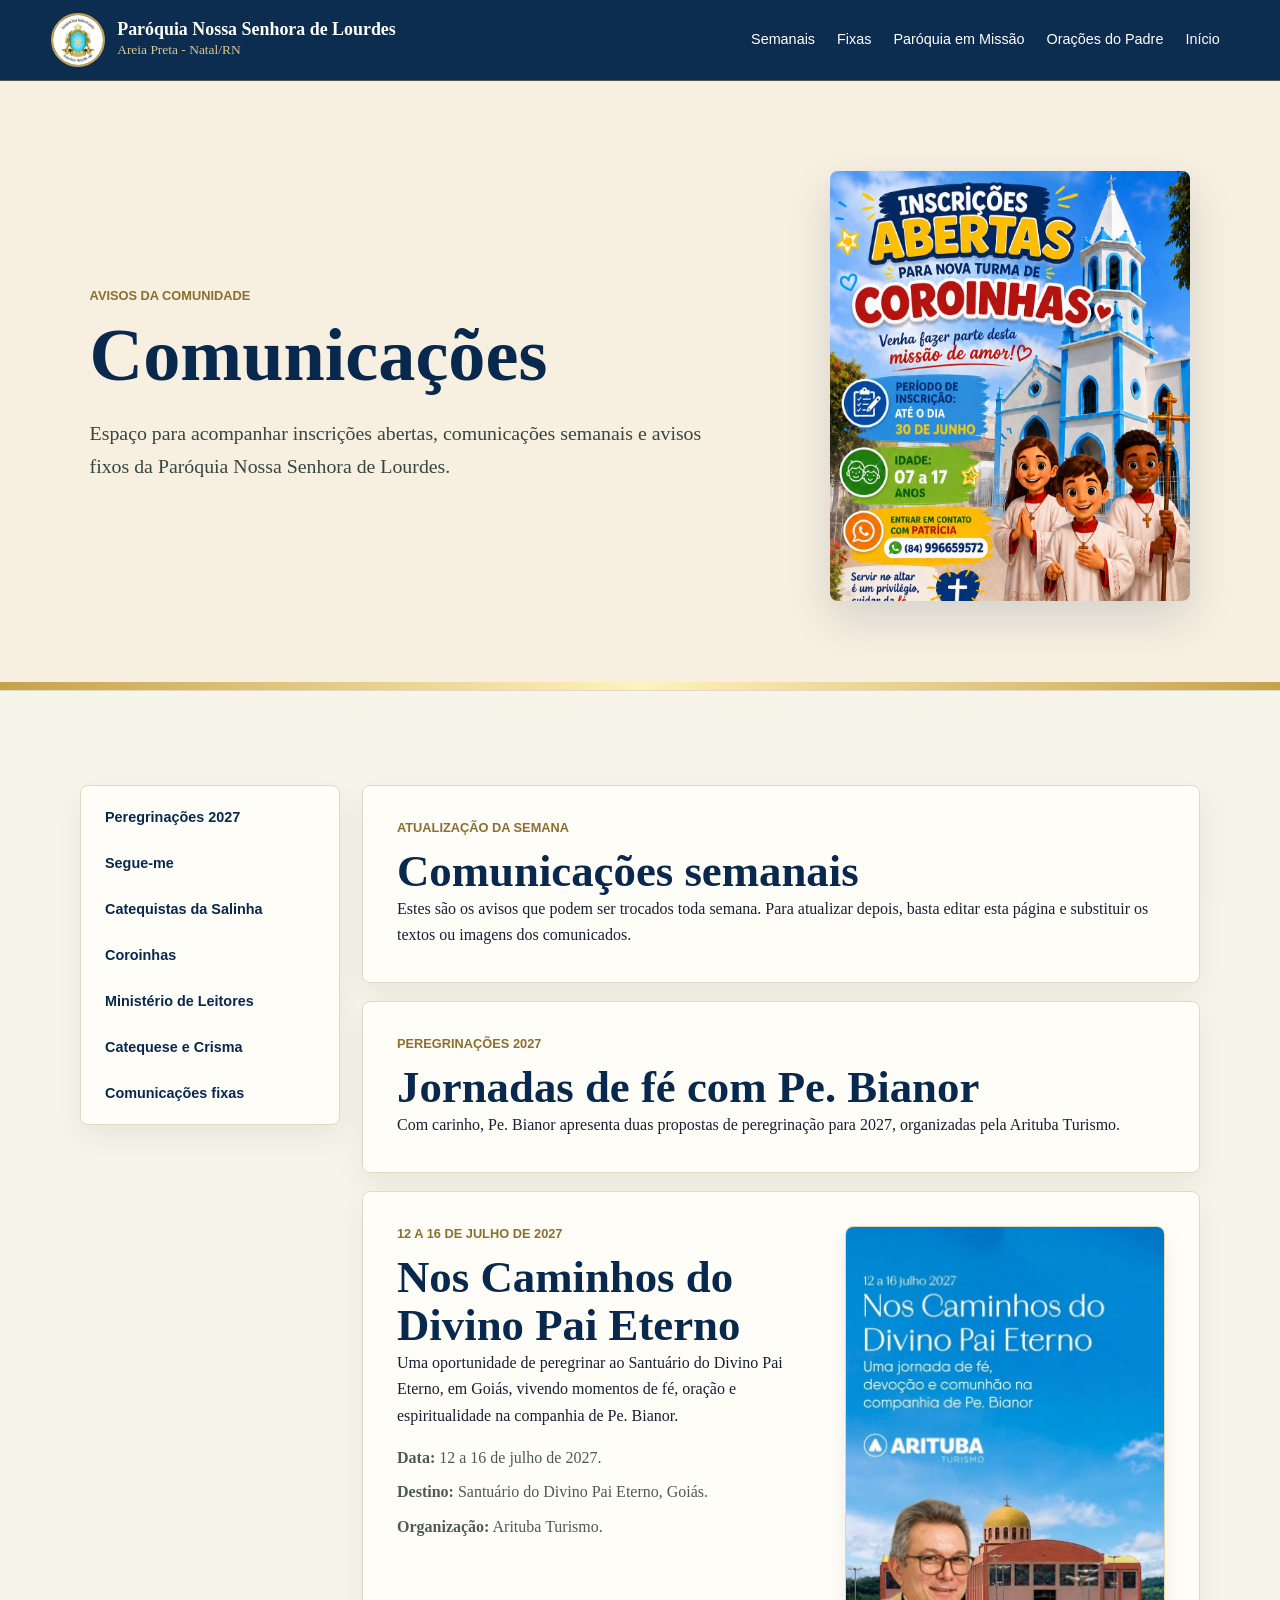
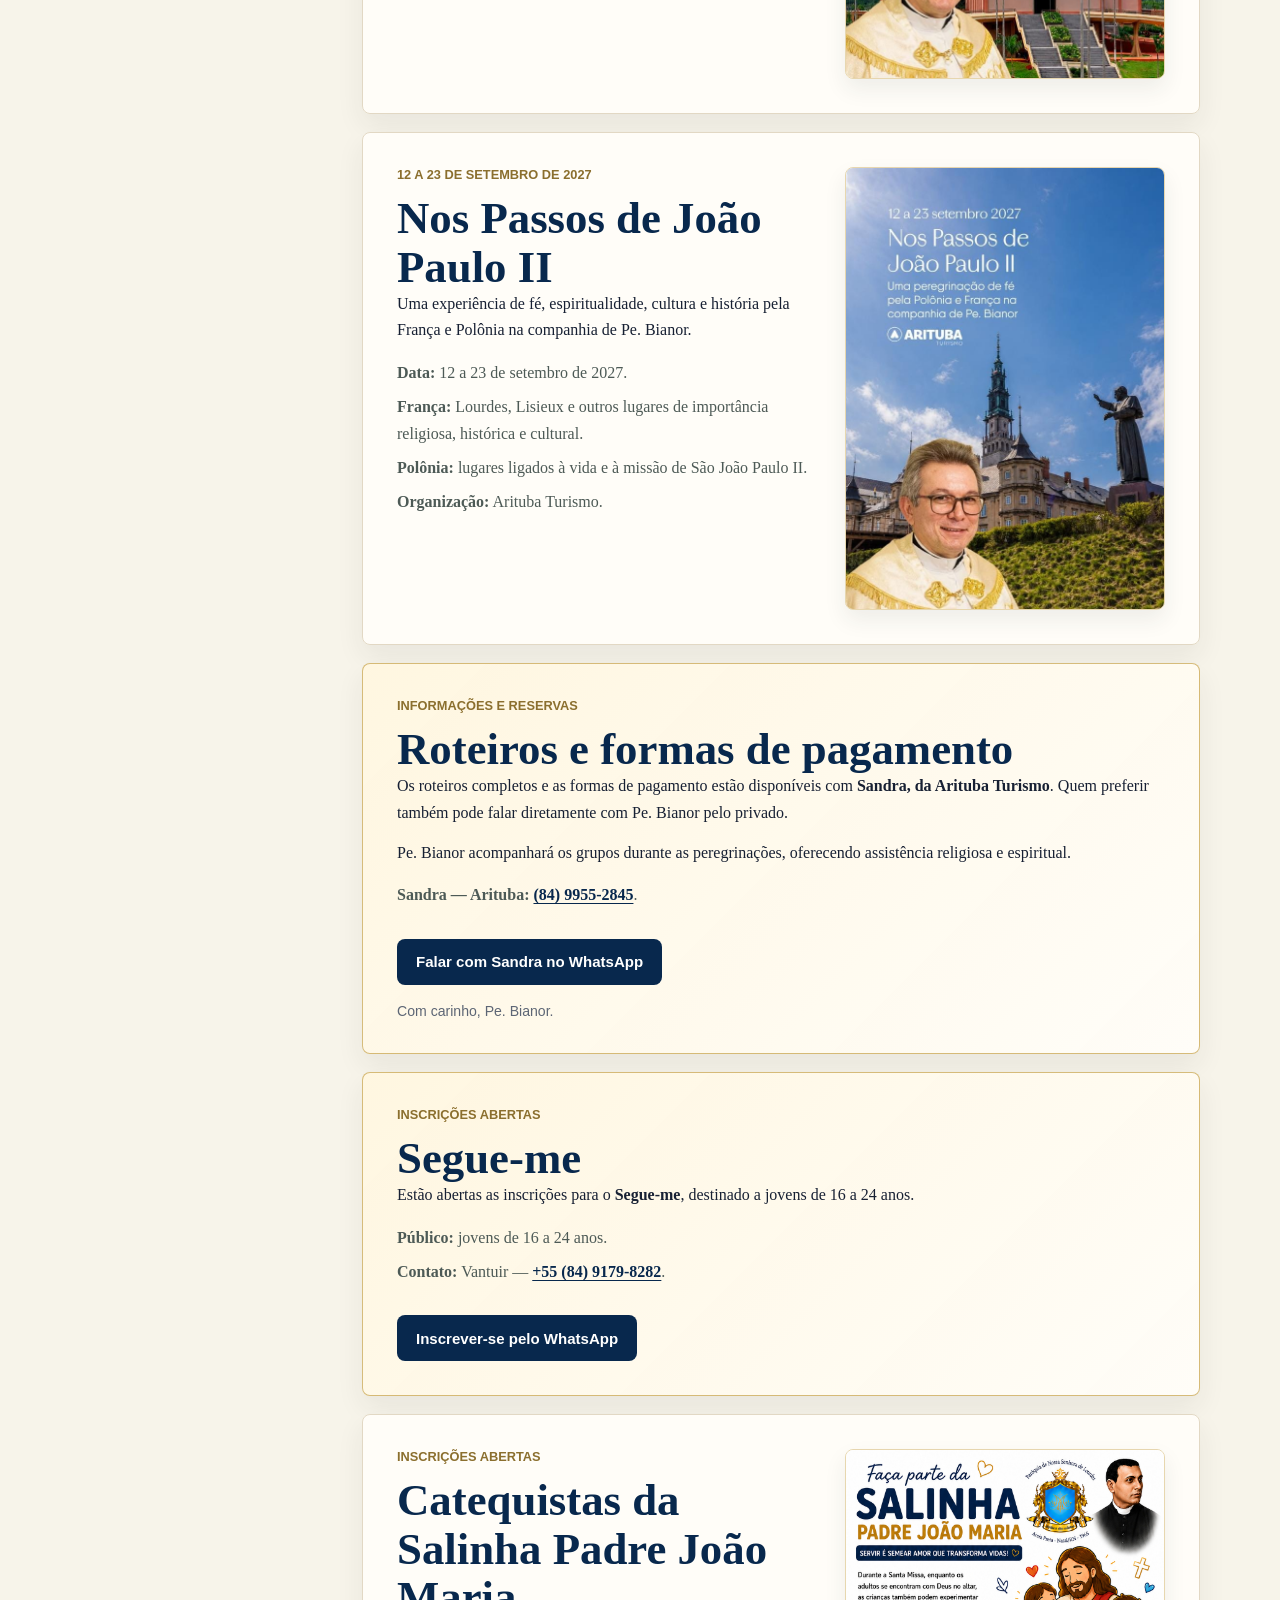
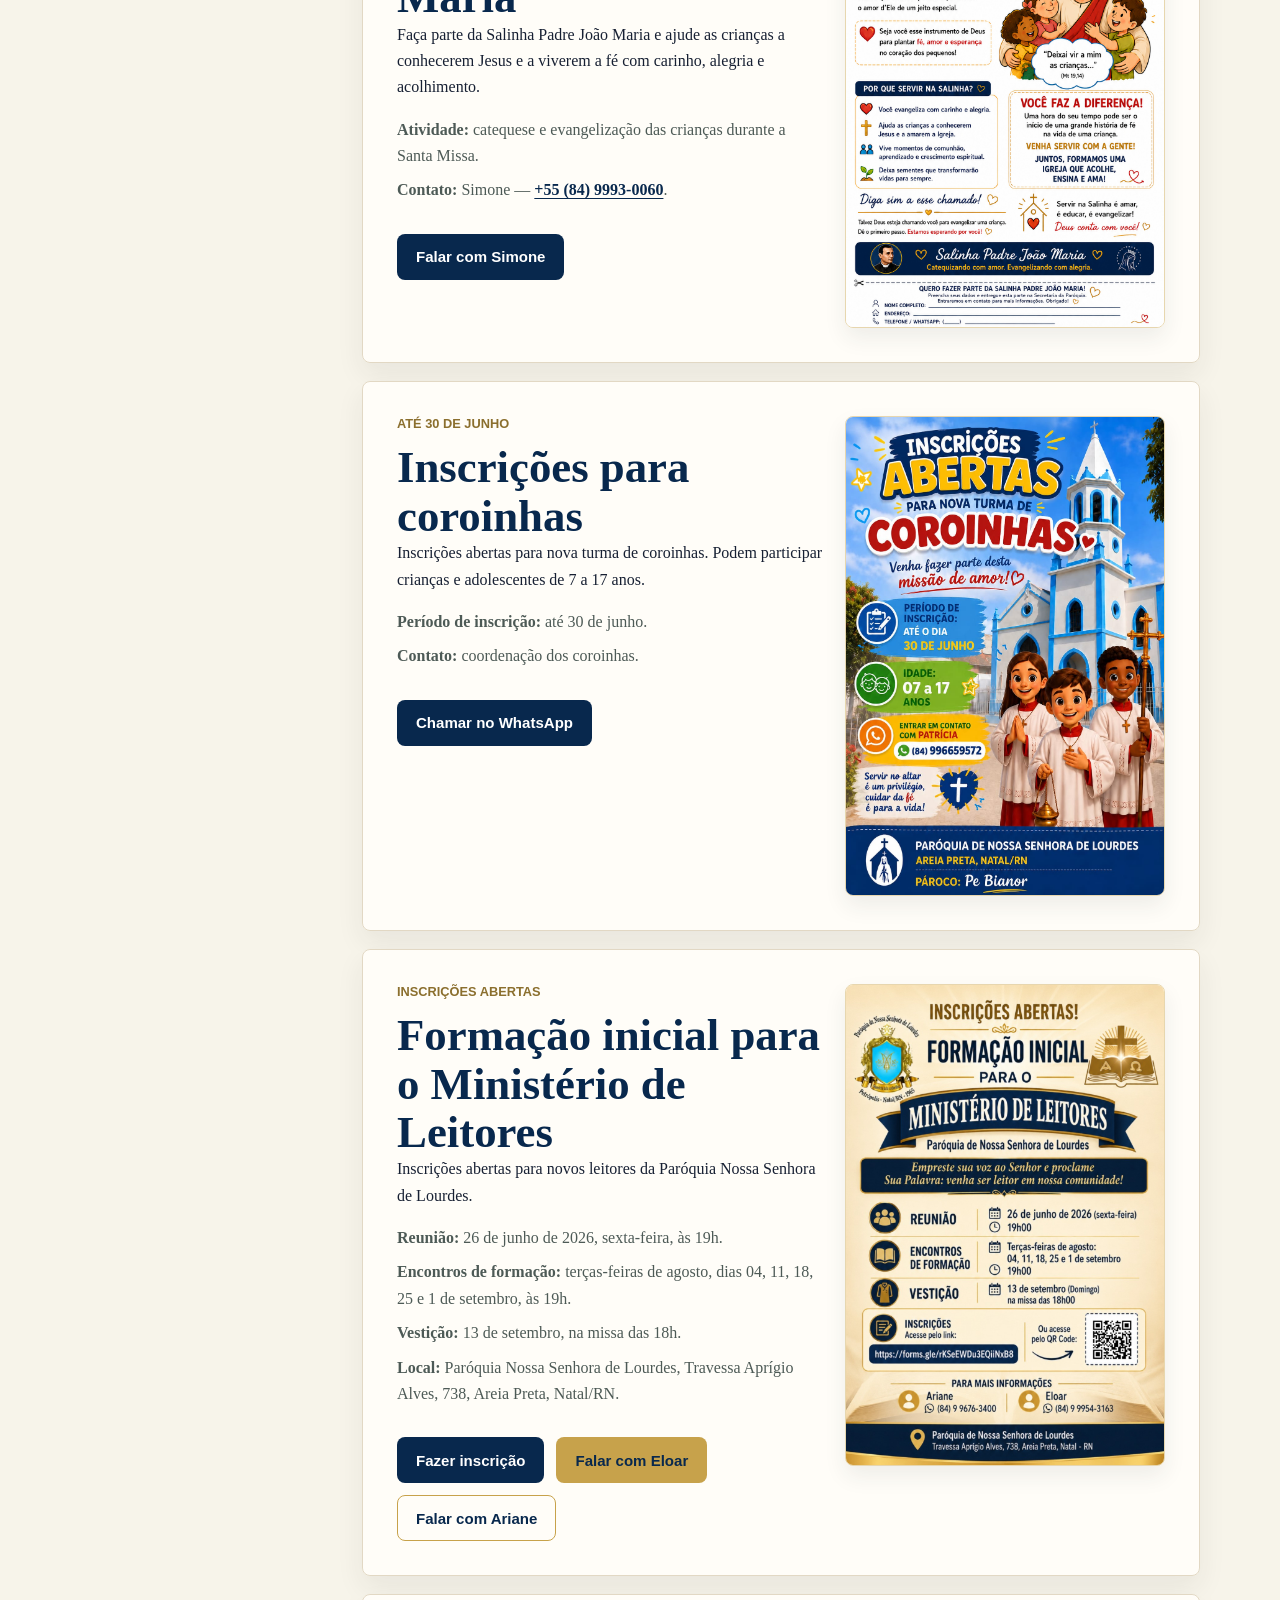
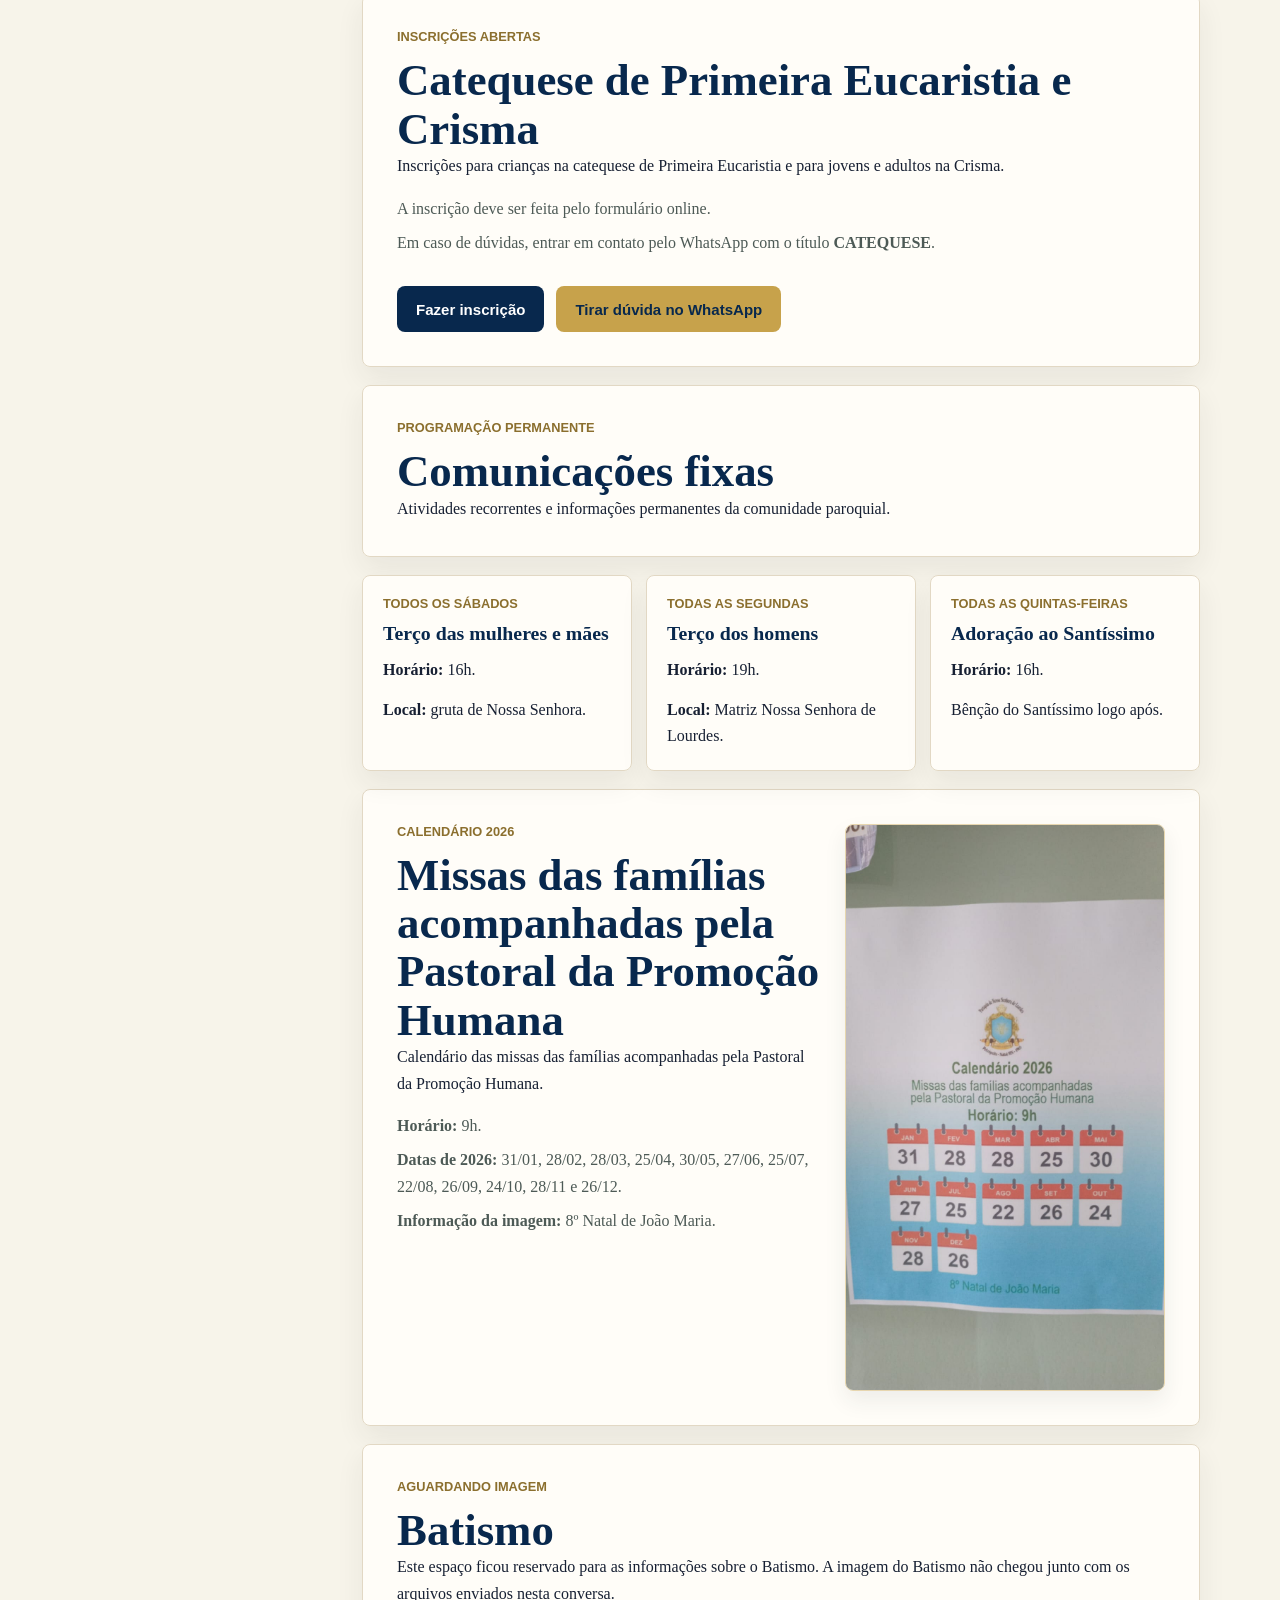
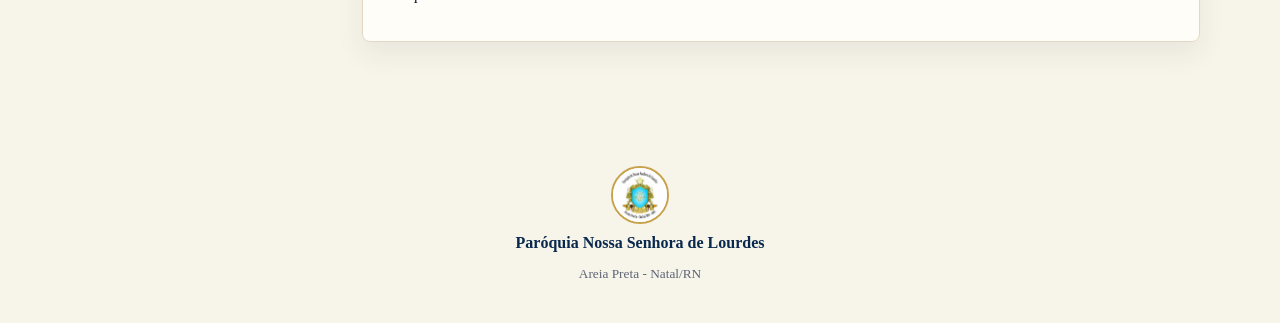
==== commit 32c40e2b: "Completa informações das peregrinações de 2027 Inclui destinos, assistência espiritual, roteiros, fo" ====
--- a/comunicacoes.html
+++ b/comunicacoes.html
@@ -71,8 +71,8 @@
           <p class="eyebrow">Peregrinações 2027</p>
           <h2>Jornadas de fé com Pe. Bianor</h2>
           <p>
-            Confira as duas peregrinações organizadas pela Arituba Turismo na companhia
-            de Pe. Bianor.
+            Com carinho, Pe. Bianor apresenta duas propostas de peregrinação para 2027,
+            organizadas pela Arituba Turismo.
           </p>
         </article>
 
@@ -81,10 +81,12 @@
             <p class="eyebrow">12 a 16 de julho de 2027</p>
             <h2>Nos Caminhos do Divino Pai Eterno</h2>
             <p>
-              Uma jornada de fé, devoção e comunhão na companhia de Pe. Bianor.
+              Uma oportunidade de peregrinar ao Santuário do Divino Pai Eterno, em Goiás,
+              vivendo momentos de fé, oração e espiritualidade na companhia de Pe. Bianor.
             </p>
             <ul class="clean-list communication-list">
               <li><strong>Data:</strong> 12 a 16 de julho de 2027.</li>
+              <li><strong>Destino:</strong> Santuário do Divino Pai Eterno, Goiás.</li>
               <li><strong>Organização:</strong> Arituba Turismo.</li>
             </ul>
           </div>
@@ -96,15 +98,41 @@
             <p class="eyebrow">12 a 23 de setembro de 2027</p>
             <h2>Nos Passos de João Paulo II</h2>
             <p>
-              Uma peregrinação de fé pela Polônia e França na companhia de Pe. Bianor.
+              Uma experiência de fé, espiritualidade, cultura e história pela França e
+              Polônia na companhia de Pe. Bianor.
             </p>
             <ul class="clean-list communication-list">
               <li><strong>Data:</strong> 12 a 23 de setembro de 2027.</li>
-              <li><strong>Destinos:</strong> Polônia e França.</li>
+              <li><strong>França:</strong> Lourdes, Lisieux e outros lugares de importância religiosa, histórica e cultural.</li>
+              <li><strong>Polônia:</strong> lugares ligados à vida e à missão de São João Paulo II.</li>
               <li><strong>Organização:</strong> Arituba Turismo.</li>
             </ul>
           </div>
           <img src="assets/peregrinacao-joao-paulo-ii-2027.jpeg" alt="Cartaz Nos Passos de João Paulo II, de 12 a 23 de setembro de 2027, pela Polônia e França com Pe. Bianor">
+        </article>
+
+        <article id="informacoes-peregrinacoes" class="communication-document text-announcement">
+          <p class="eyebrow">Informações e reservas</p>
+          <h2>Roteiros e formas de pagamento</h2>
+          <p>
+            Os roteiros completos e as formas de pagamento estão disponíveis com
+            <strong>Sandra, da Arituba Turismo</strong>. Quem preferir também pode falar
+            diretamente com Pe. Bianor pelo privado.
+          </p>
+          <p>
+            Pe. Bianor acompanhará os grupos durante as peregrinações, oferecendo
+            assistência religiosa e espiritual.
+          </p>
+          <ul class="clean-list communication-list">
+            <li>
+              <strong>Sandra — Arituba:</strong>
+              <a class="inline-link" href="https://wa.me/558499552845" target="_blank" rel="noopener noreferrer">(84) 9955-2845</a>.
+            </li>
+          </ul>
+          <div class="section-actions">
+            <a class="button primary" href="https://wa.me/558499552845?text=Ol%C3%A1%2C%20Sandra!%20Gostaria%20de%20receber%20os%20roteiros%20e%20as%20formas%20de%20pagamento%20das%20peregrina%C3%A7%C3%B5es%20de%202027." target="_blank" rel="noopener noreferrer">Falar com Sandra no WhatsApp</a>
+          </div>
+          <p class="editable-note">Com carinho, Pe. Bianor.</p>
         </article>
 
         <!-- CONTEÚDO EDITÁVEL: inscrição do Segue-me -->
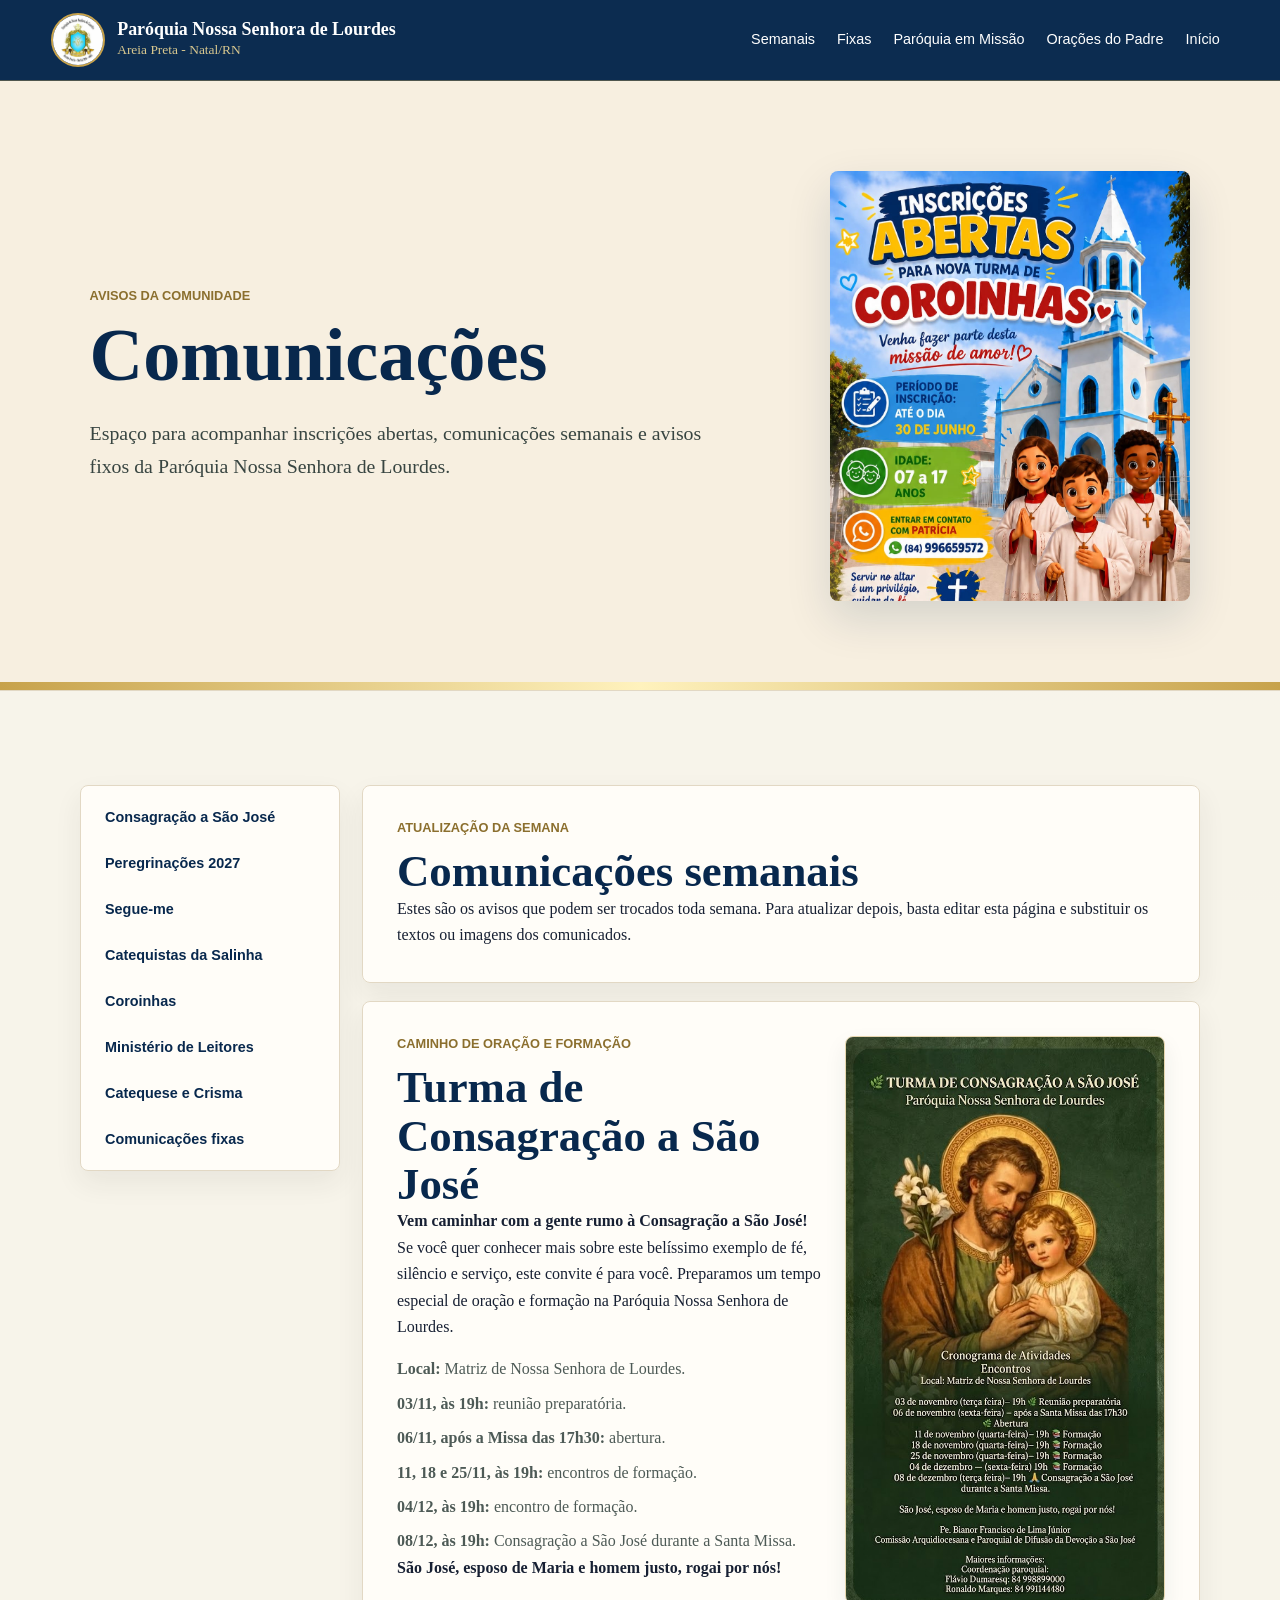
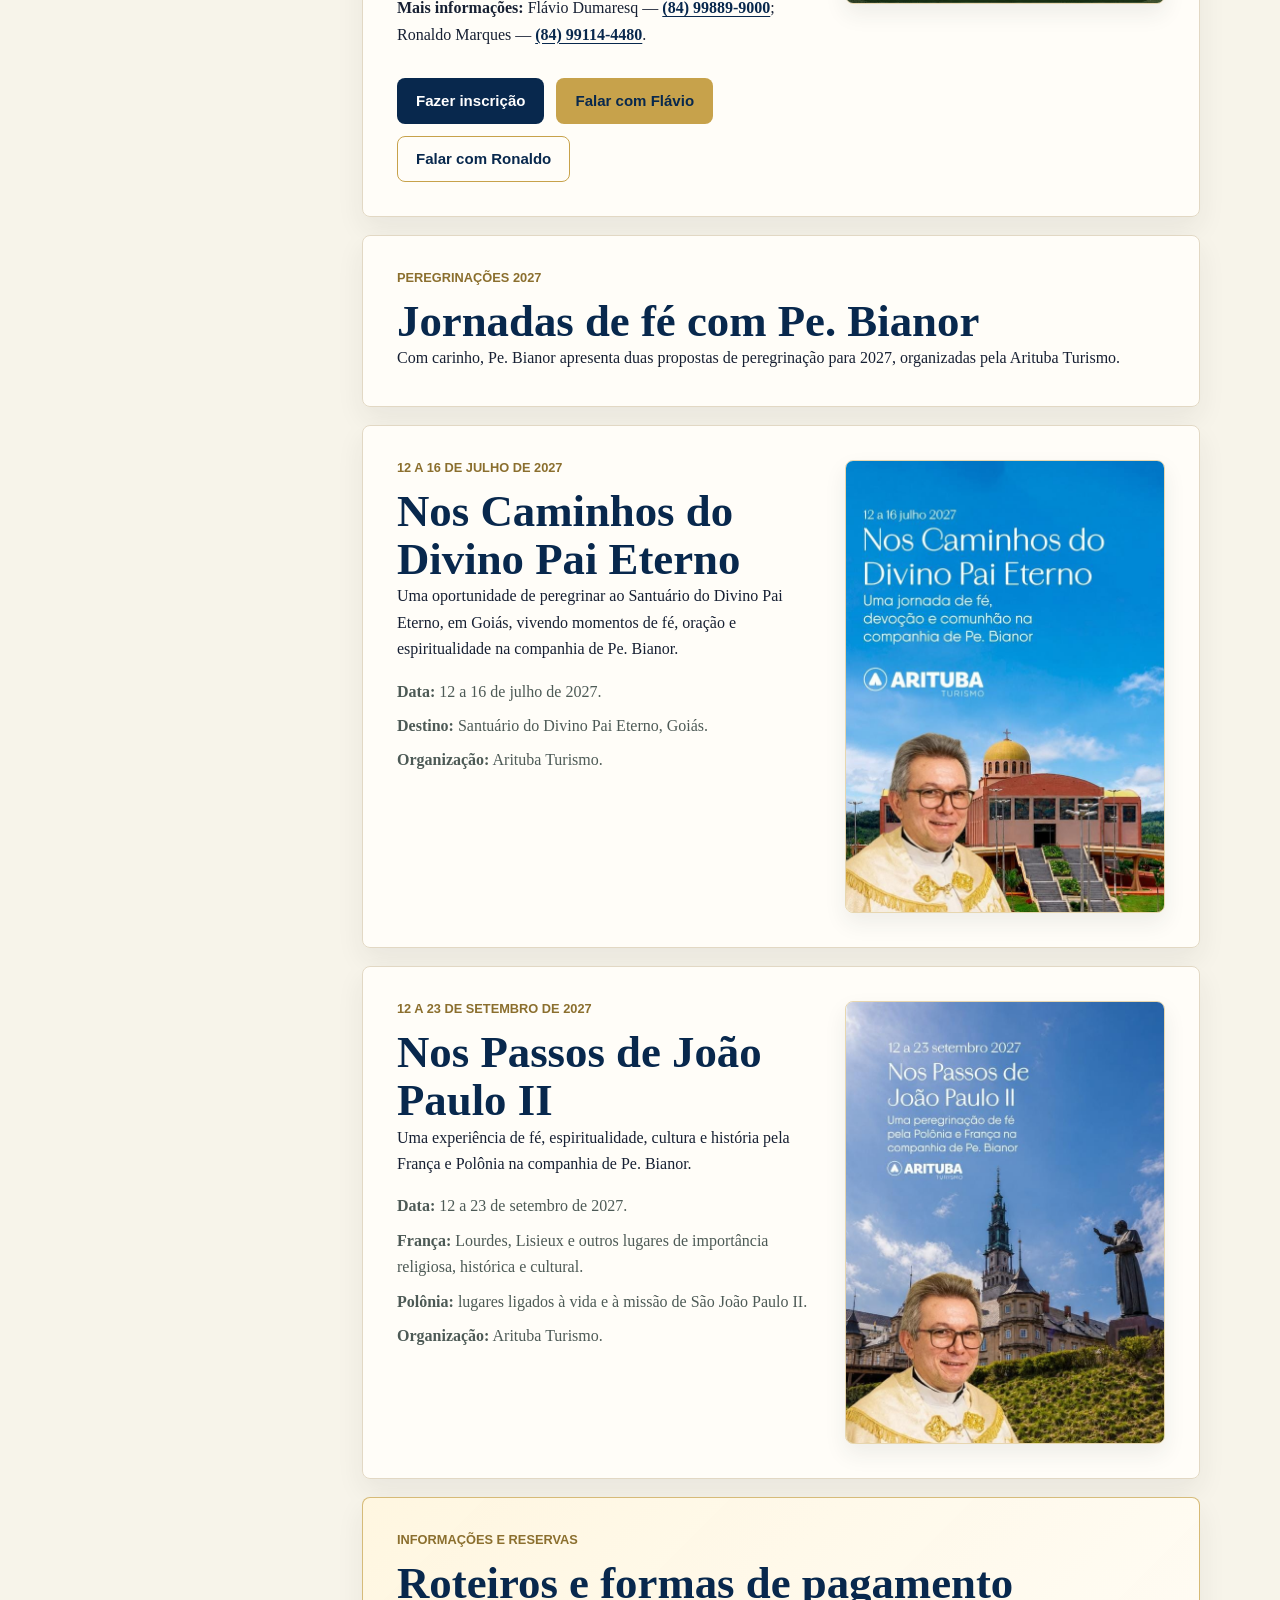
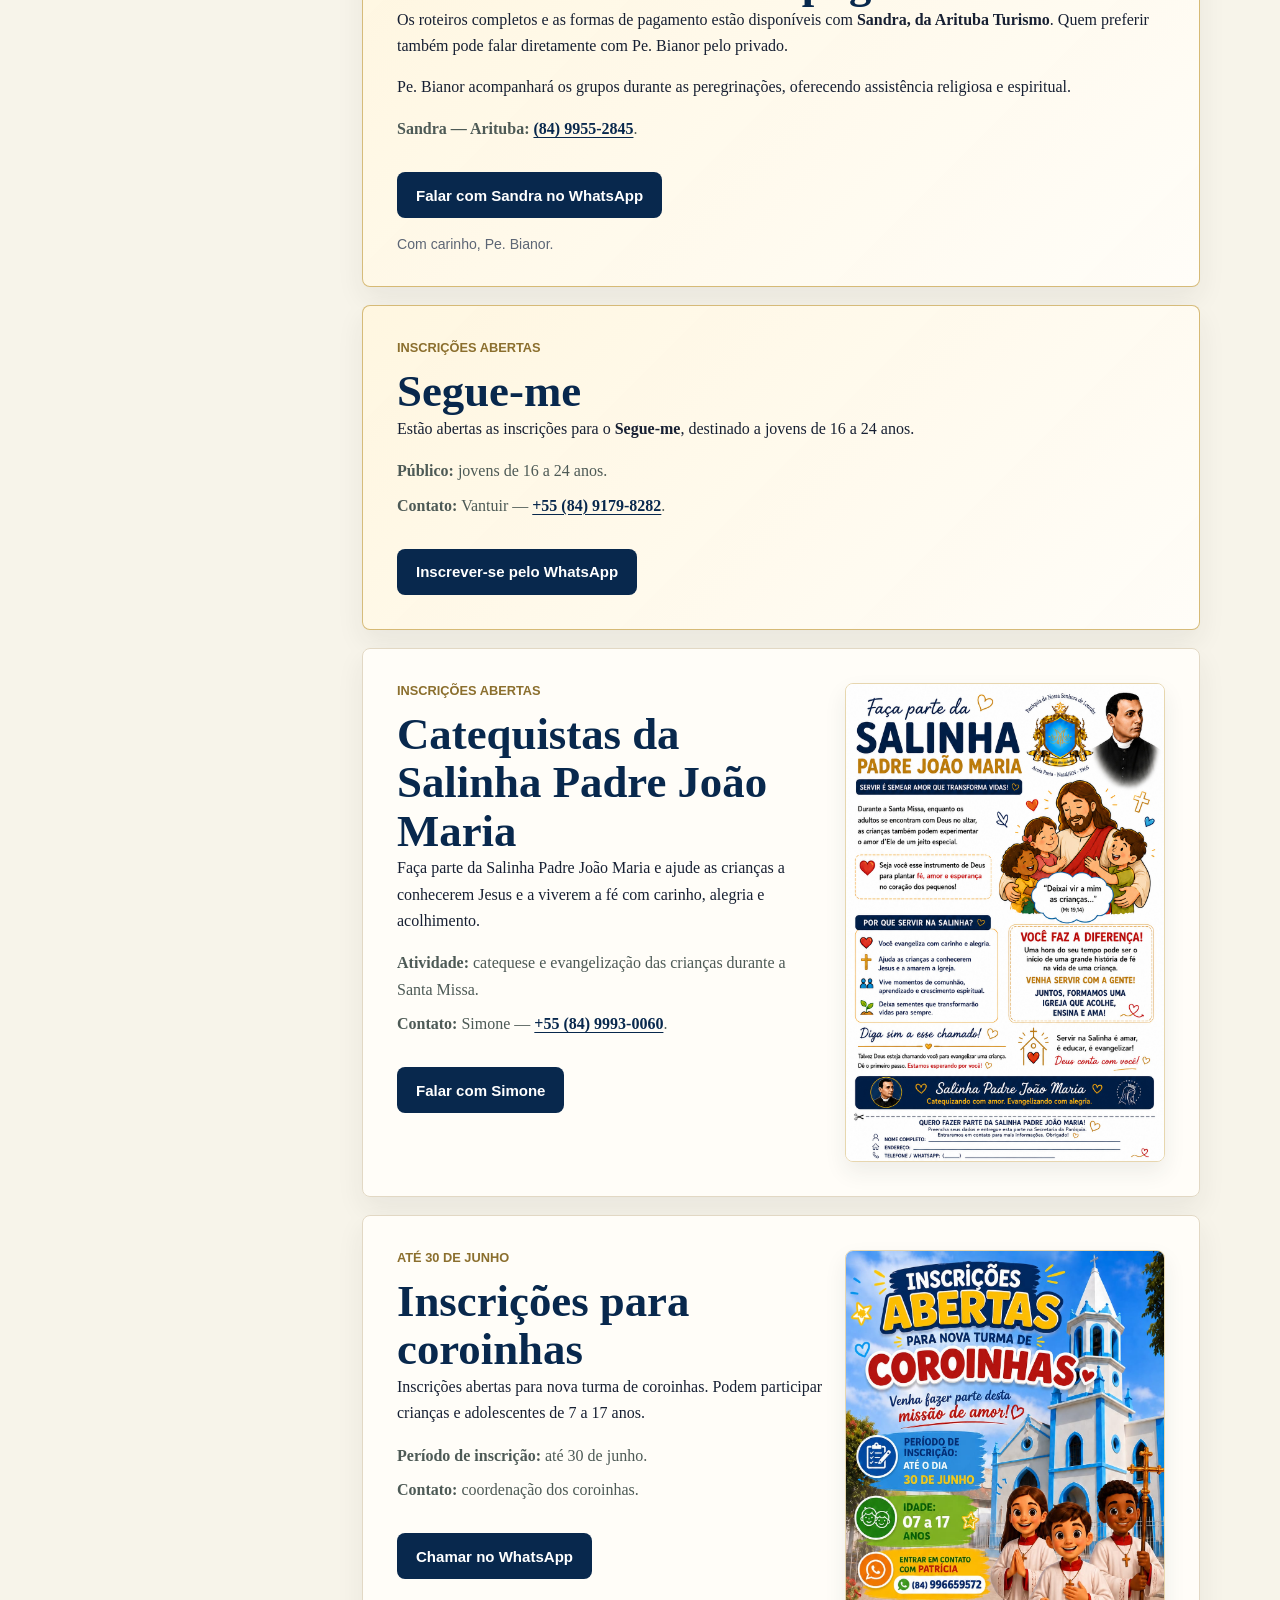
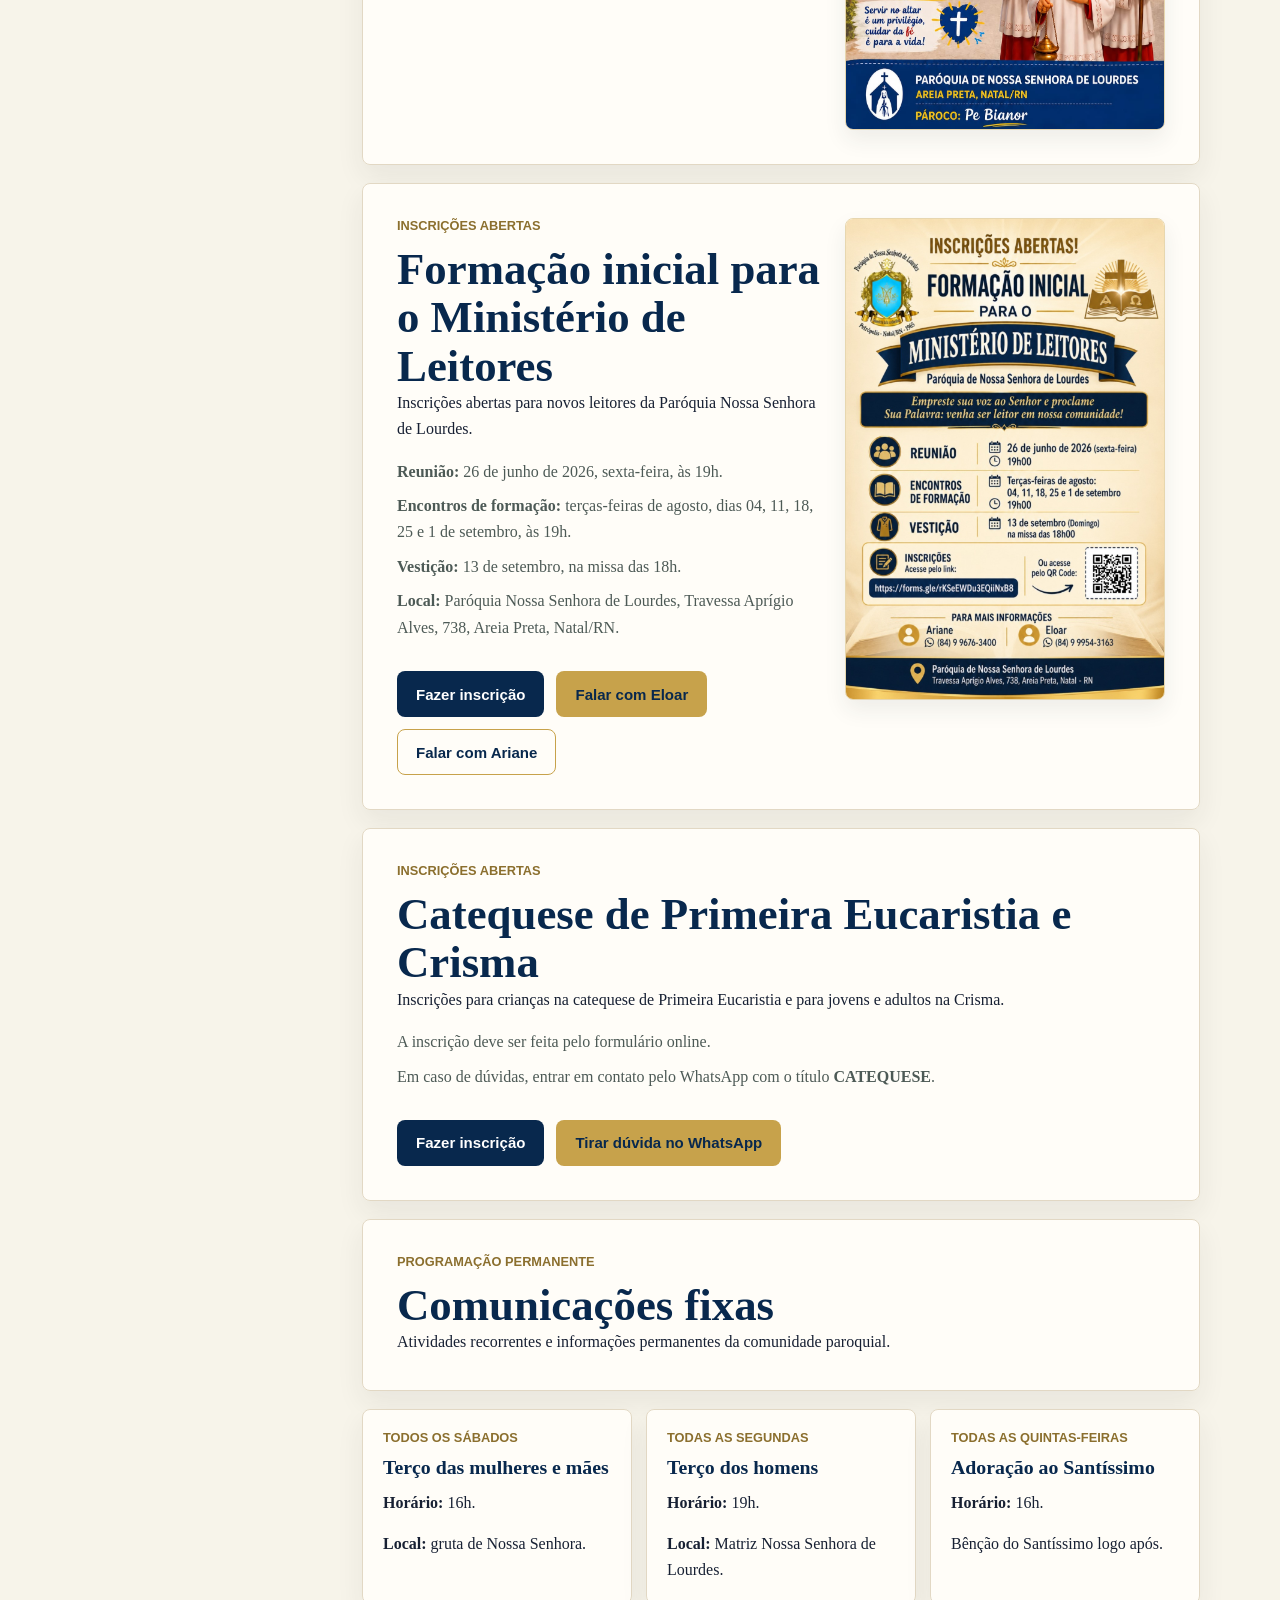
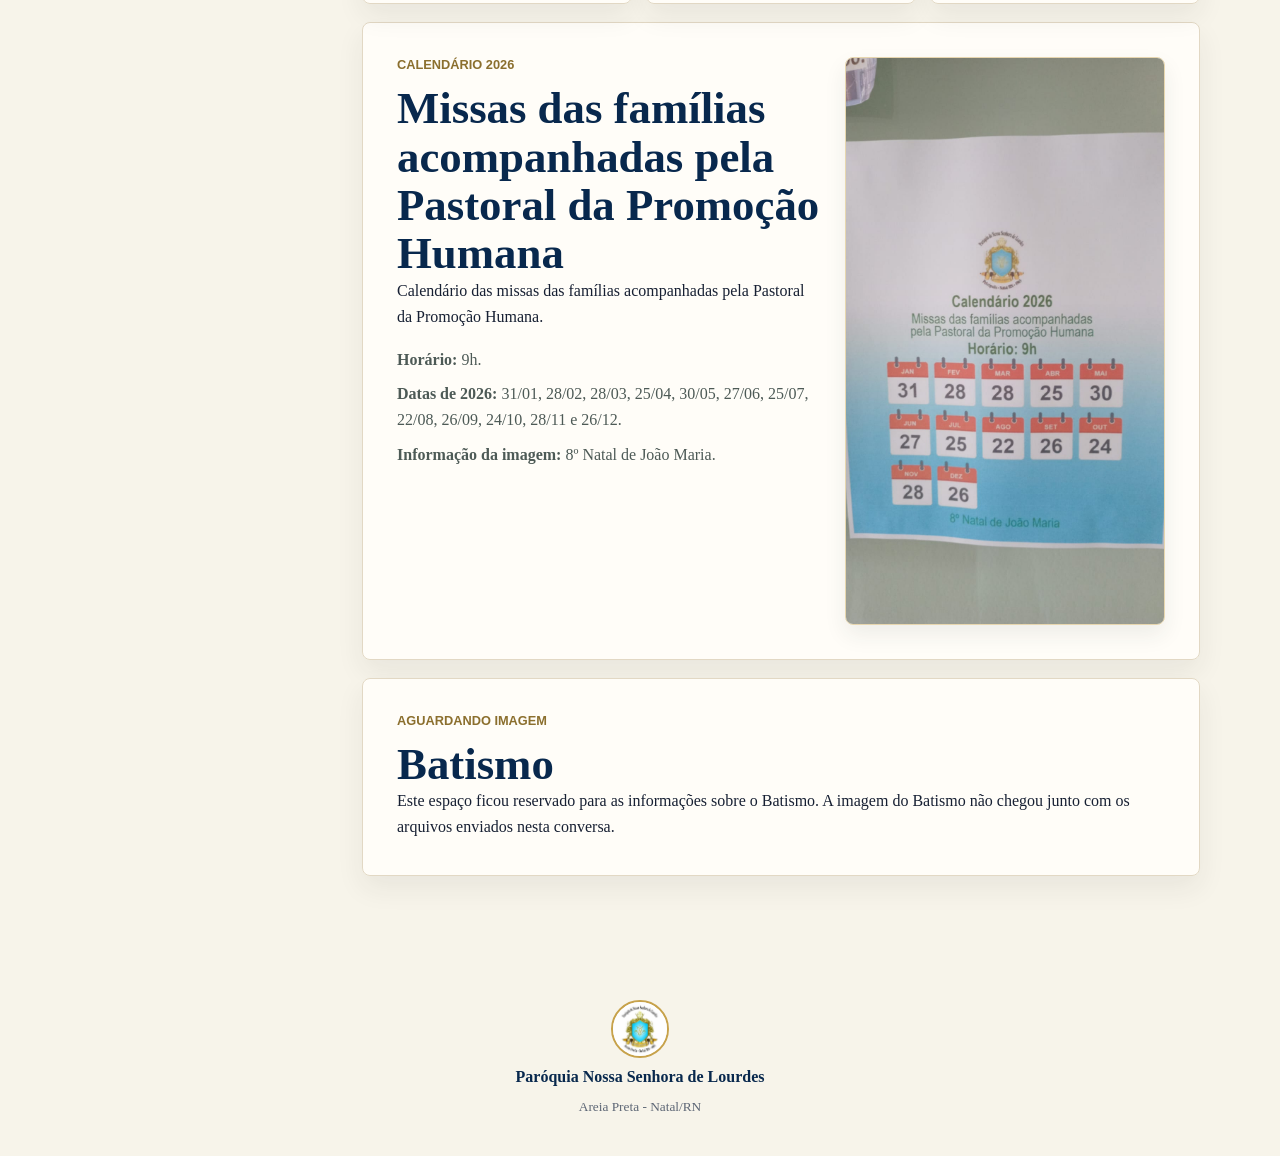
==== commit 1148a50d: "Adicionar comunicado de consagração a São José" ====
--- a/comunicacoes.html
+++ b/comunicacoes.html
@@ -47,6 +47,7 @@
 
     <section class="section communication-reader" aria-label="Comunicações da paróquia">
       <div class="communication-nav">
+        <a href="#consagracao-sao-jose">Consagração a São José</a>
         <a href="#peregrinacoes-2027">Peregrinações 2027</a>
         <a href="#segue-me">Segue-me</a>
         <a href="#catequistas-salinha">Catequistas da Salinha</a>
@@ -57,13 +58,48 @@
       </div>
 
       <div class="communication-documents">
-        <article id="semanais" class="communication-document intro-document">
+        <article id="semanais" class="communication-document intro-document">
           <p class="eyebrow">Atualização da semana</p>
           <h2>Comunicações semanais</h2>
           <p>
             Estes são os avisos que podem ser trocados toda semana. Para atualizar depois,
             basta editar esta página e substituir os textos ou imagens dos comunicados.
           </p>
+        </article>
+
+        <!-- CONTEÚDO EDITÁVEL: turma de Consagração a São José -->
+        <article id="consagracao-sao-jose" class="communication-document with-poster">
+          <div>
+            <p class="eyebrow">Caminho de oração e formação</p>
+            <h2>Turma de Consagração a São José</h2>
+            <p>
+              <strong>Vem caminhar com a gente rumo à Consagração a São José!</strong>
+              Se você quer conhecer mais sobre este belíssimo exemplo de fé, silêncio e serviço,
+              este convite é para você. Preparamos um tempo especial de oração e formação na
+              Paróquia Nossa Senhora de Lourdes.
+            </p>
+            <ul class="clean-list communication-list">
+              <li><strong>Local:</strong> Matriz de Nossa Senhora de Lourdes.</li>
+              <li><strong>03/11, às 19h:</strong> reunião preparatória.</li>
+              <li><strong>06/11, após a Missa das 17h30:</strong> abertura.</li>
+              <li><strong>11, 18 e 25/11, às 19h:</strong> encontros de formação.</li>
+              <li><strong>04/12, às 19h:</strong> encontro de formação.</li>
+              <li><strong>08/12, às 19h:</strong> Consagração a São José durante a Santa Missa.</li>
+            </ul>
+            <p><strong>São José, esposo de Maria e homem justo, rogai por nós!</strong></p>
+            <p>
+              <strong>Mais informações:</strong> Flávio Dumaresq —
+              <a class="inline-link" href="https://wa.me/5584998899000" target="_blank" rel="noopener noreferrer">(84) 99889-9000</a>;
+              Ronaldo Marques —
+              <a class="inline-link" href="https://wa.me/5584991144480" target="_blank" rel="noopener noreferrer">(84) 99114-4480</a>.
+            </p>
+            <div class="section-actions">
+              <a class="button primary" href="https://forms.gle/3zcSRwKY633JdfBQ6" target="_blank" rel="noopener noreferrer">Fazer inscrição</a>
+              <a class="button secondary" href="https://wa.me/5584998899000?text=Ol%C3%A1%2C%20Fl%C3%A1vio!%20Gostaria%20de%20mais%20informa%C3%A7%C3%B5es%20sobre%20a%20Consagra%C3%A7%C3%A3o%20a%20S%C3%A3o%20Jos%C3%A9." target="_blank" rel="noopener noreferrer">Falar com Flávio</a>
+              <a class="button ghost" href="https://wa.me/5584991144480?text=Ol%C3%A1%2C%20Ronaldo!%20Gostaria%20de%20mais%20informa%C3%A7%C3%B5es%20sobre%20a%20Consagra%C3%A7%C3%A3o%20a%20S%C3%A3o%20Jos%C3%A9." target="_blank" rel="noopener noreferrer">Falar com Ronaldo</a>
+            </div>
+          </div>
+          <img src="assets/consagracao-sao-jose-2026.jpeg" alt="Cartaz da Turma de Consagração a São José, com o cronograma de novembro e dezembro de 2026">
         </article>
 
         <!-- CONTEÚDO EDITÁVEL: peregrinações com Pe. Bianor em 2027 -->
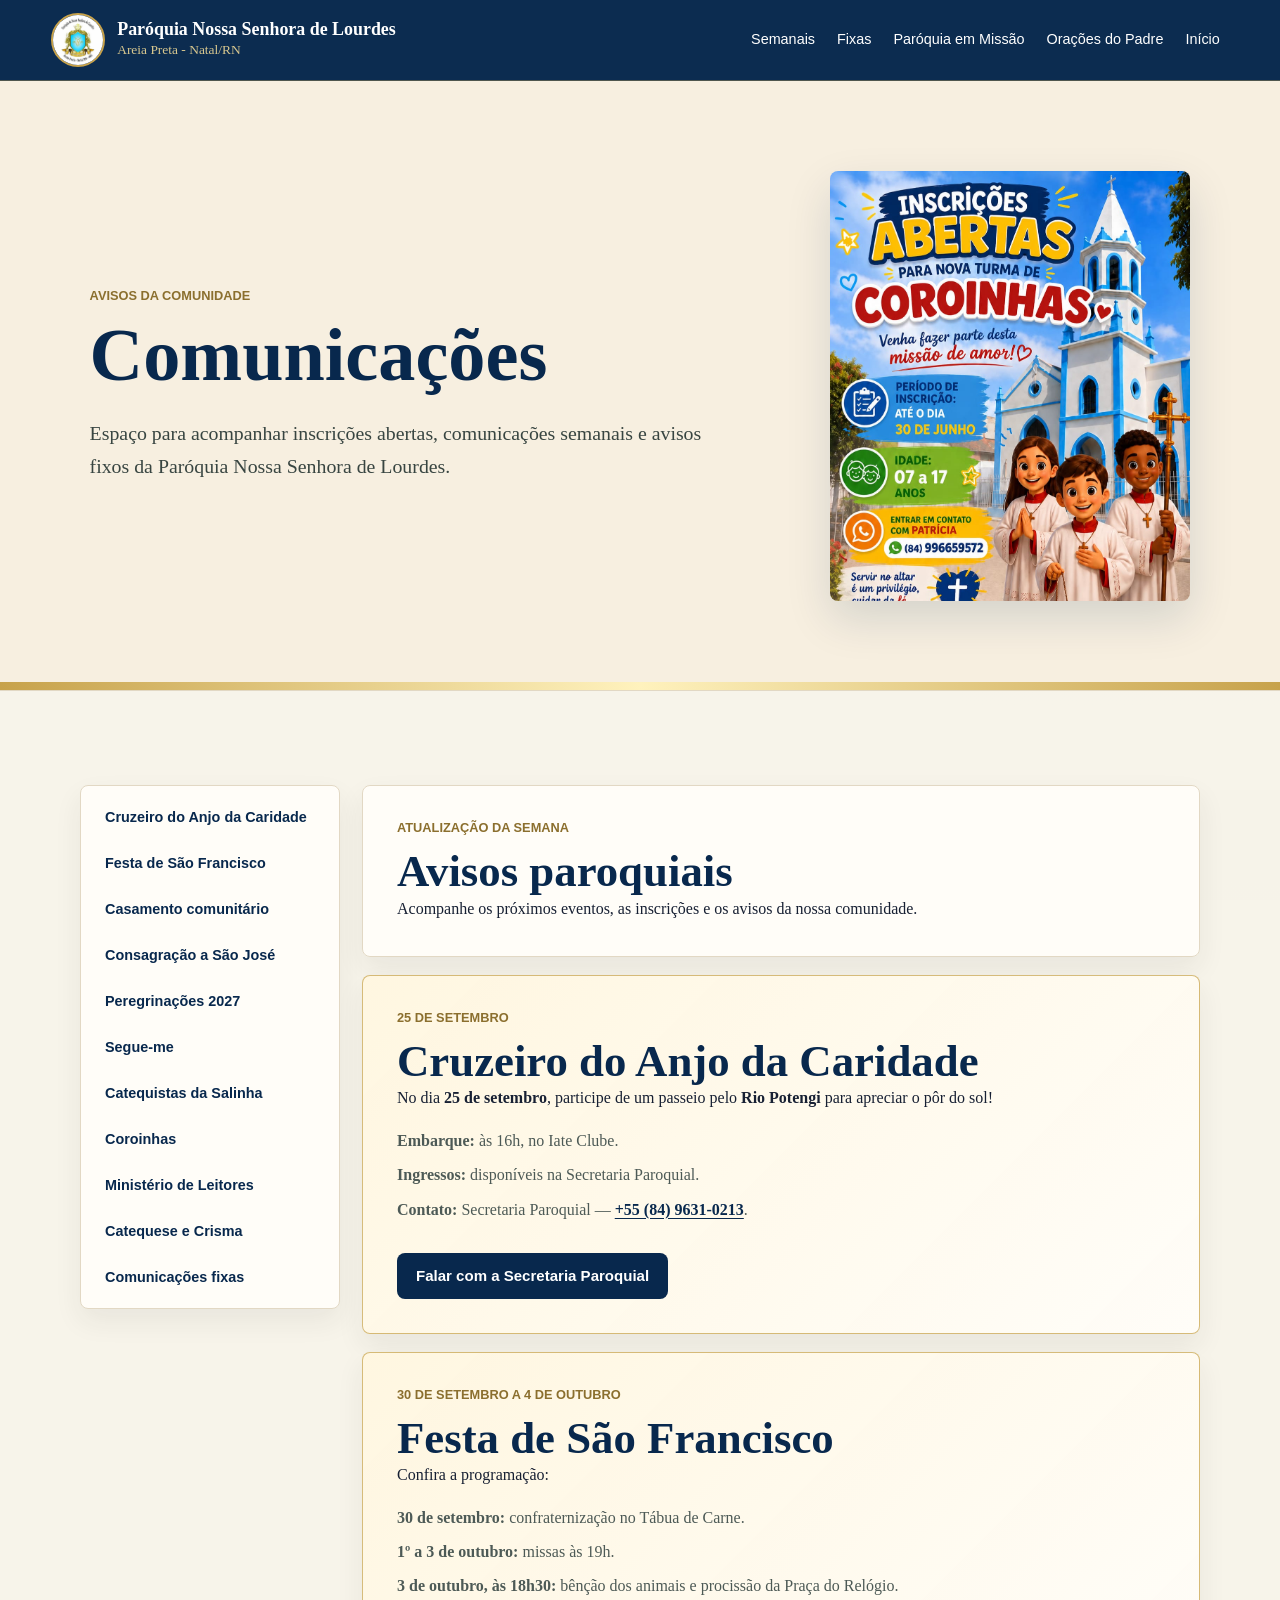
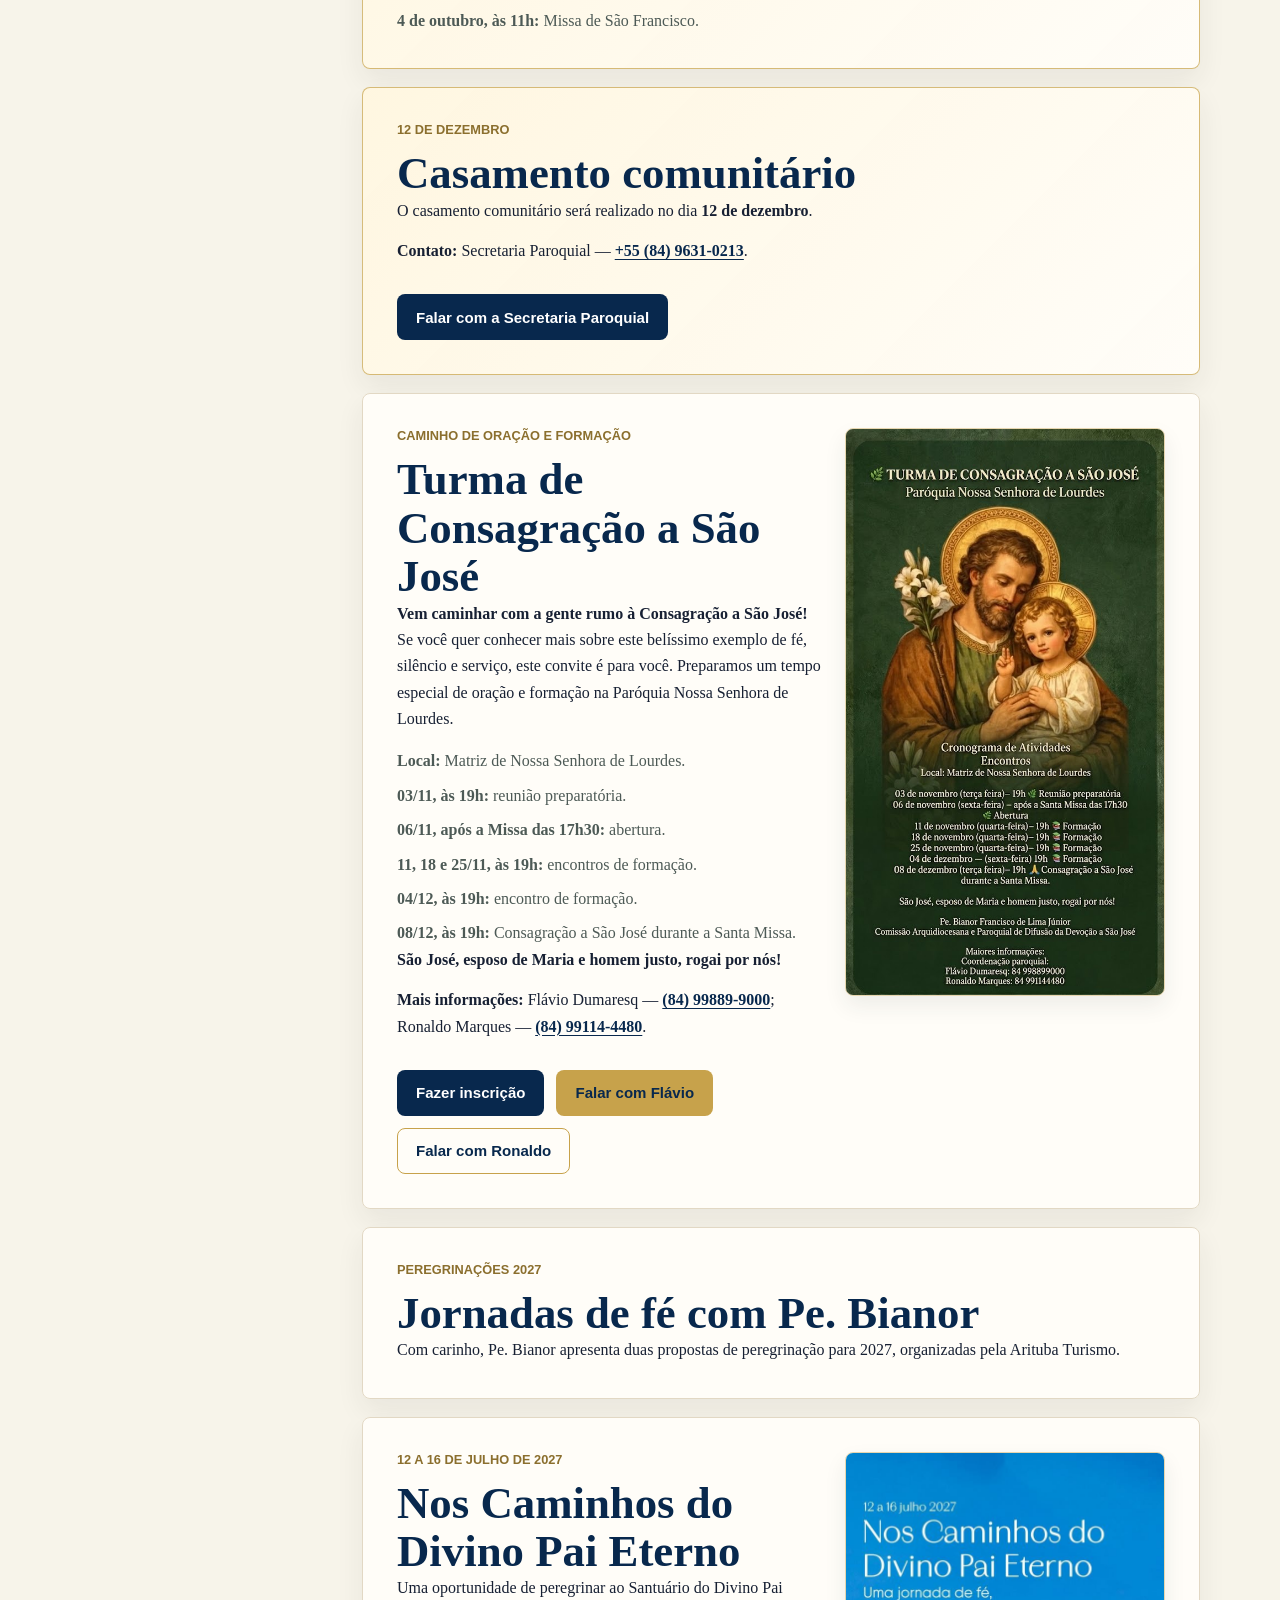
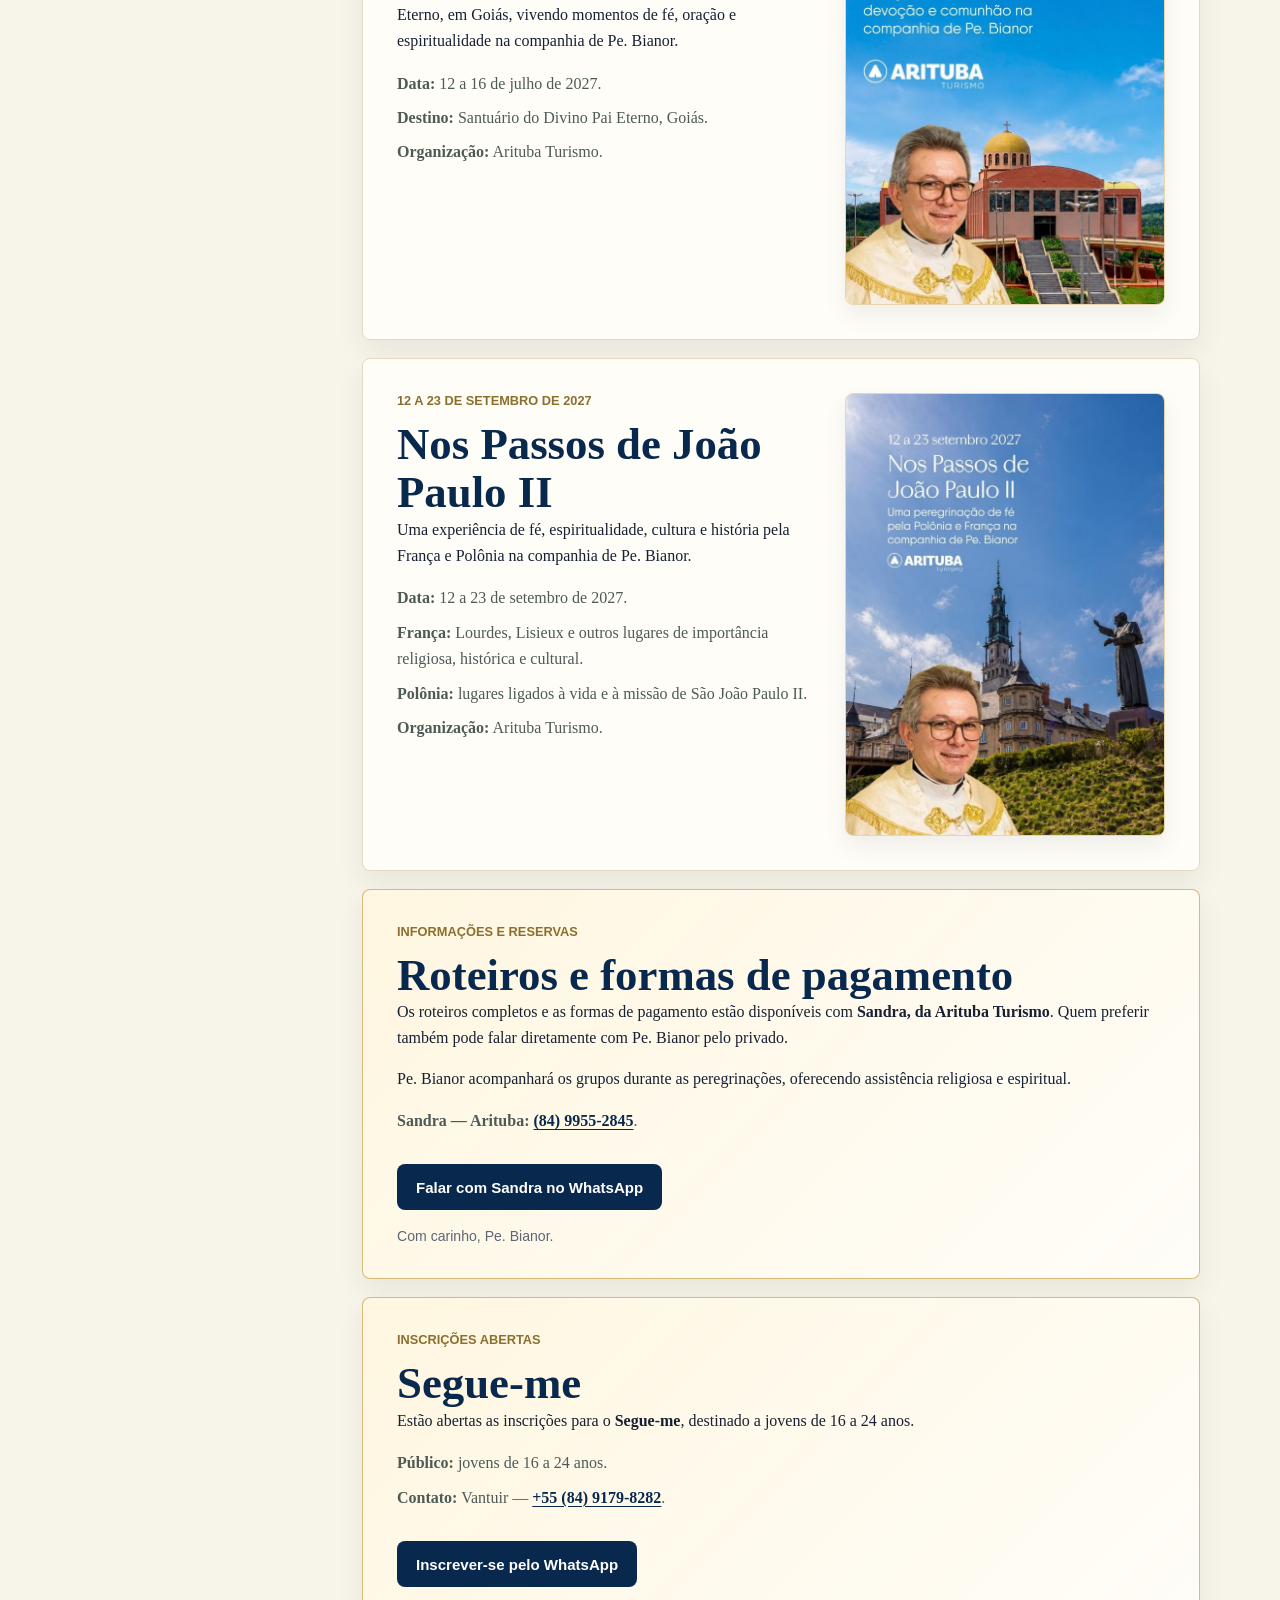
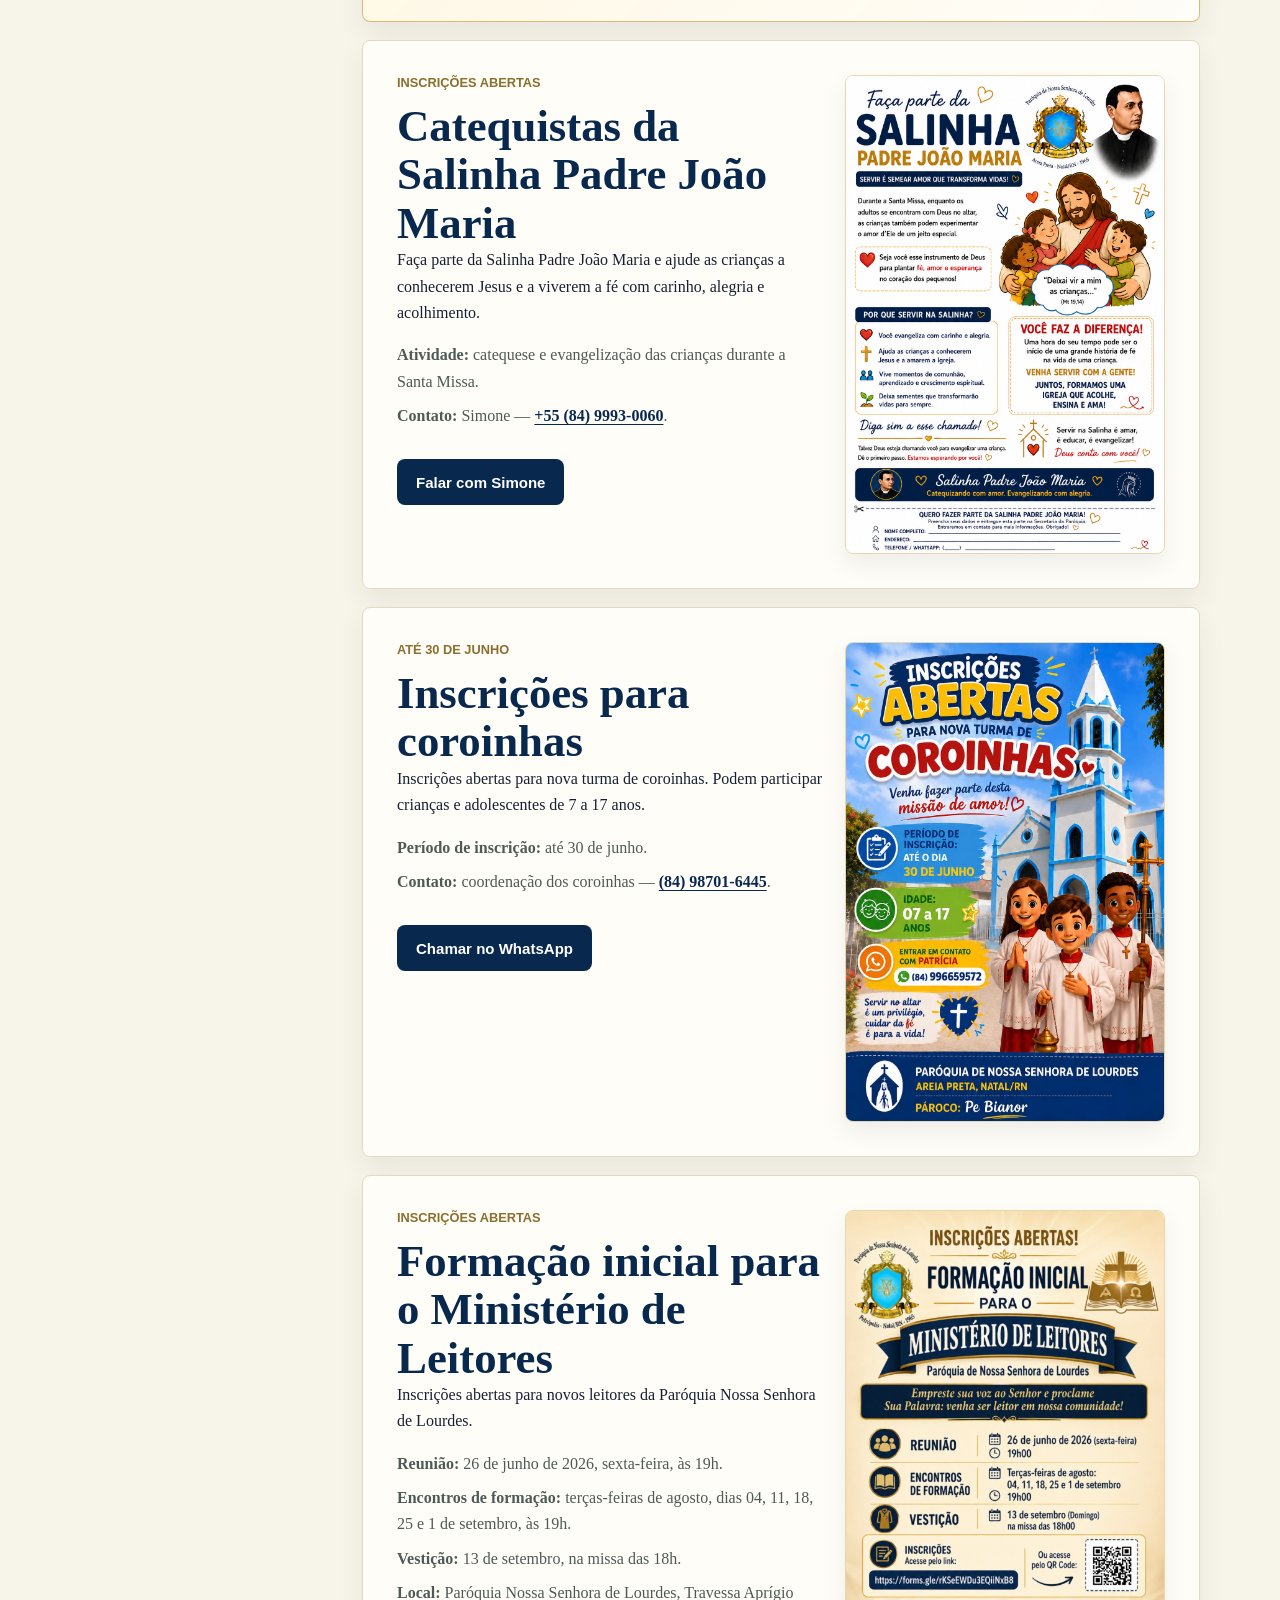
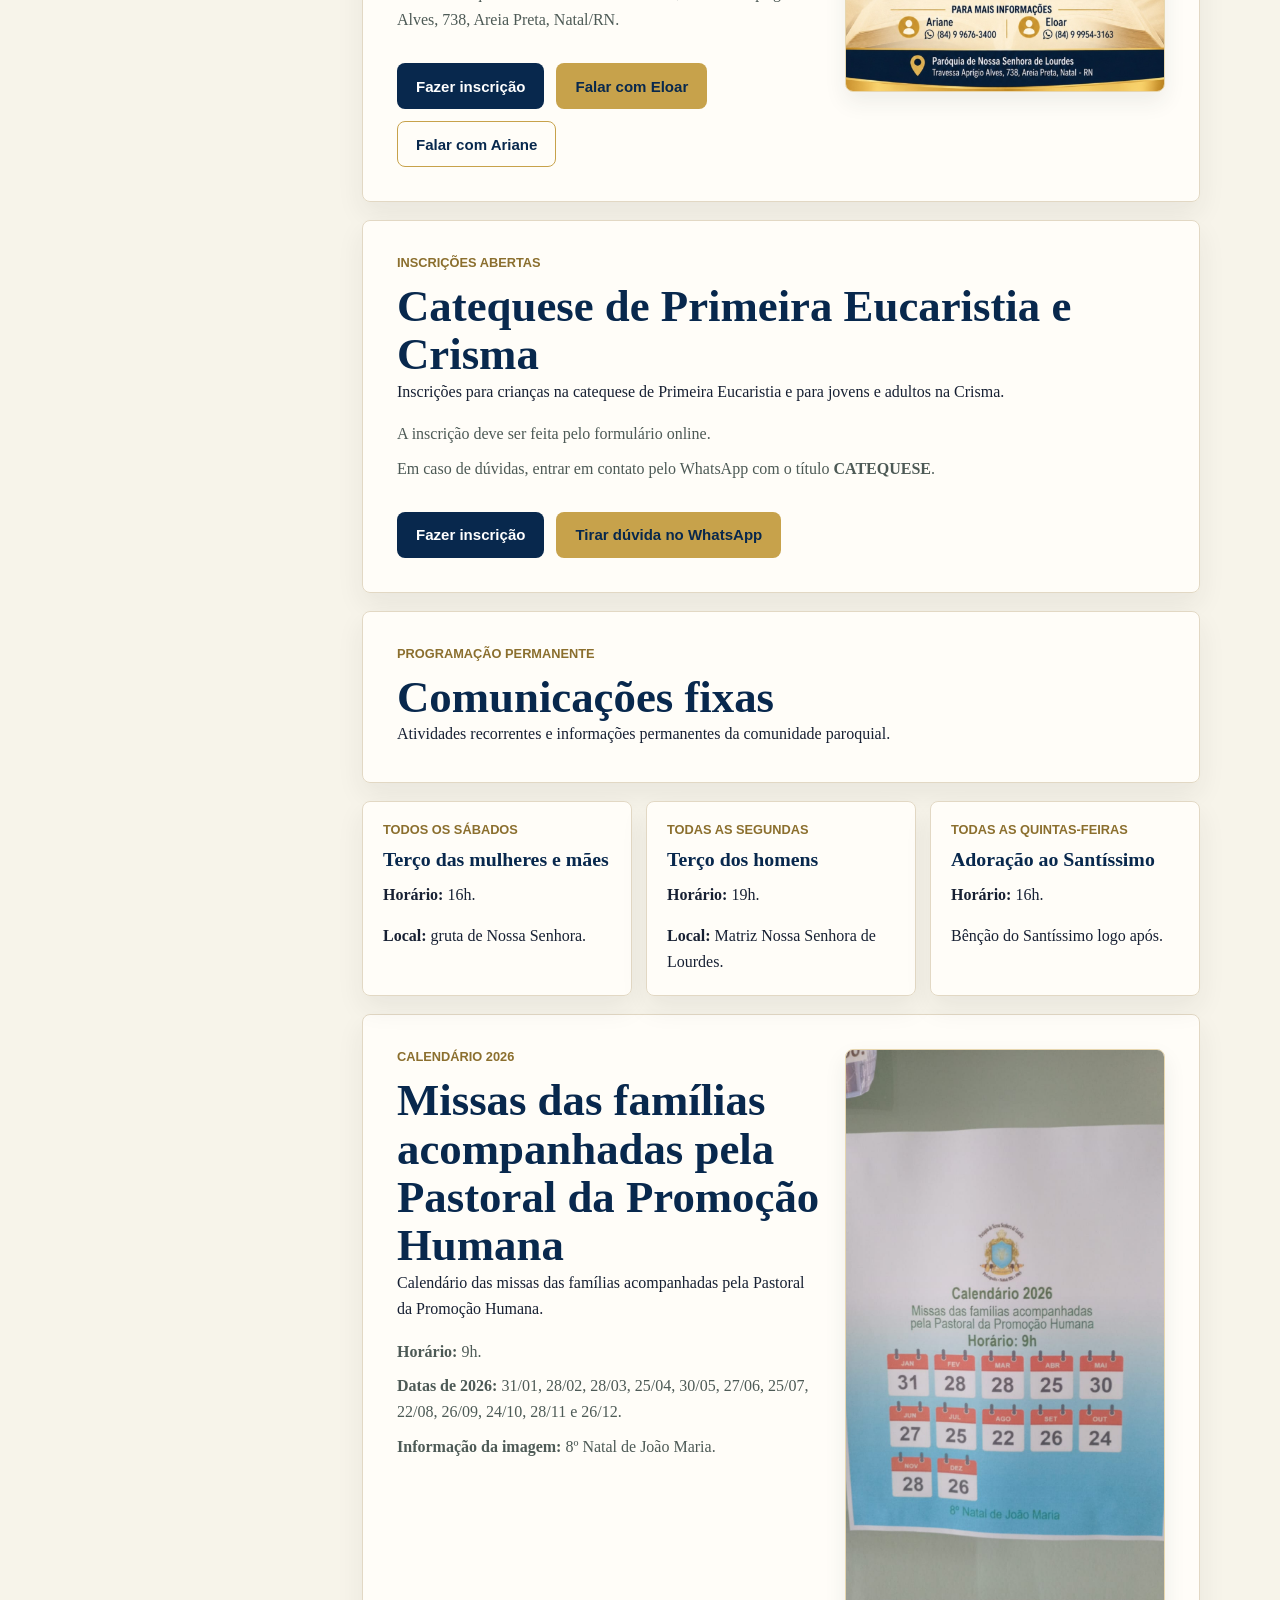
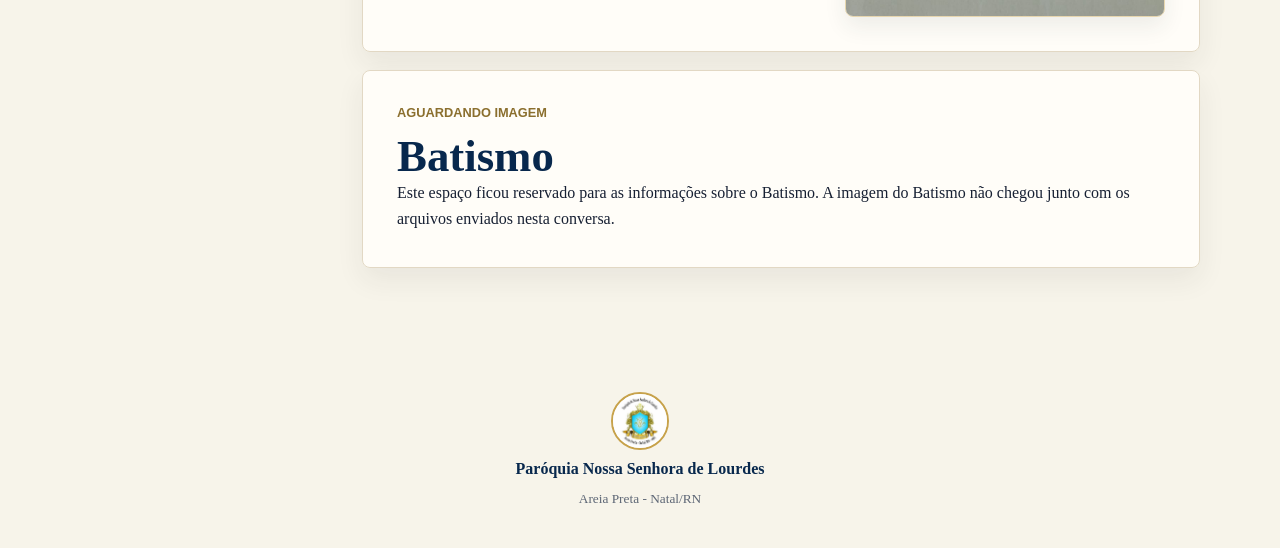
==== commit ea9f47fe: "Atualiza avisos paroquiais e contato dos coroinhas The file has been updated to include new sections" ====
--- a/comunicacoes.html
+++ b/comunicacoes.html
@@ -46,10 +46,13 @@
     </section>
 
     <section class="section communication-reader" aria-label="Comunicações da paróquia">
-      <div class="communication-nav">
-        <a href="#consagracao-sao-jose">Consagração a São José</a>
-        <a href="#peregrinacoes-2027">Peregrinações 2027</a>
-        <a href="#segue-me">Segue-me</a>
+      <div class="communication-nav">
+        <a href="#cruzeiro-anjo-caridade">Cruzeiro do Anjo da Caridade</a>
+        <a href="#festa-sao-francisco">Festa de São Francisco</a>
+        <a href="#casamento-comunitario">Casamento comunitário</a>
+        <a href="#consagracao-sao-jose">Consagração a São José</a>
+        <a href="#peregrinacoes-2027">Peregrinações 2027</a>
+        <a href="#segue-me">Segue-me</a>
         <a href="#catequistas-salinha">Catequistas da Salinha</a>
         <a href="#coroinhas">Coroinhas</a>
         <a href="#leitores">Ministério de Leitores</a>
@@ -58,120 +61,153 @@
       </div>
 
       <div class="communication-documents">
-        <article id="semanais" class="communication-document intro-document">
+        <article id="semanais" class="communication-document intro-document">
           <p class="eyebrow">Atualização da semana</p>
-          <h2>Comunicações semanais</h2>
-          <p>
-            Estes são os avisos que podem ser trocados toda semana. Para atualizar depois,
-            basta editar esta página e substituir os textos ou imagens dos comunicados.
-          </p>
-        </article>
-
-        <!-- CONTEÚDO EDITÁVEL: turma de Consagração a São José -->
-        <article id="consagracao-sao-jose" class="communication-document with-poster">
-          <div>
-            <p class="eyebrow">Caminho de oração e formação</p>
-            <h2>Turma de Consagração a São José</h2>
-            <p>
-              <strong>Vem caminhar com a gente rumo à Consagração a São José!</strong>
-              Se você quer conhecer mais sobre este belíssimo exemplo de fé, silêncio e serviço,
-              este convite é para você. Preparamos um tempo especial de oração e formação na
-              Paróquia Nossa Senhora de Lourdes.
-            </p>
-            <ul class="clean-list communication-list">
-              <li><strong>Local:</strong> Matriz de Nossa Senhora de Lourdes.</li>
-              <li><strong>03/11, às 19h:</strong> reunião preparatória.</li>
-              <li><strong>06/11, após a Missa das 17h30:</strong> abertura.</li>
-              <li><strong>11, 18 e 25/11, às 19h:</strong> encontros de formação.</li>
-              <li><strong>04/12, às 19h:</strong> encontro de formação.</li>
-              <li><strong>08/12, às 19h:</strong> Consagração a São José durante a Santa Missa.</li>
-            </ul>
-            <p><strong>São José, esposo de Maria e homem justo, rogai por nós!</strong></p>
-            <p>
-              <strong>Mais informações:</strong> Flávio Dumaresq —
-              <a class="inline-link" href="https://wa.me/5584998899000" target="_blank" rel="noopener noreferrer">(84) 99889-9000</a>;
-              Ronaldo Marques —
-              <a class="inline-link" href="https://wa.me/5584991144480" target="_blank" rel="noopener noreferrer">(84) 99114-4480</a>.
-            </p>
-            <div class="section-actions">
-              <a class="button primary" href="https://forms.gle/3zcSRwKY633JdfBQ6" target="_blank" rel="noopener noreferrer">Fazer inscrição</a>
-              <a class="button secondary" href="https://wa.me/5584998899000?text=Ol%C3%A1%2C%20Fl%C3%A1vio!%20Gostaria%20de%20mais%20informa%C3%A7%C3%B5es%20sobre%20a%20Consagra%C3%A7%C3%A3o%20a%20S%C3%A3o%20Jos%C3%A9." target="_blank" rel="noopener noreferrer">Falar com Flávio</a>
-              <a class="button ghost" href="https://wa.me/5584991144480?text=Ol%C3%A1%2C%20Ronaldo!%20Gostaria%20de%20mais%20informa%C3%A7%C3%B5es%20sobre%20a%20Consagra%C3%A7%C3%A3o%20a%20S%C3%A3o%20Jos%C3%A9." target="_blank" rel="noopener noreferrer">Falar com Ronaldo</a>
-            </div>
-          </div>
-          <img src="assets/consagracao-sao-jose-2026.jpeg" alt="Cartaz da Turma de Consagração a São José, com o cronograma de novembro e dezembro de 2026">
-        </article>
-
-        <!-- CONTEÚDO EDITÁVEL: peregrinações com Pe. Bianor em 2027 -->
-        <article id="peregrinacoes-2027" class="communication-document intro-document">
-          <p class="eyebrow">Peregrinações 2027</p>
-          <h2>Jornadas de fé com Pe. Bianor</h2>
-          <p>
-            Com carinho, Pe. Bianor apresenta duas propostas de peregrinação para 2027,
-            organizadas pela Arituba Turismo.
-          </p>
-        </article>
-
-        <article id="divino-pai-eterno" class="communication-document with-poster">
-          <div>
-            <p class="eyebrow">12 a 16 de julho de 2027</p>
-            <h2>Nos Caminhos do Divino Pai Eterno</h2>
-            <p>
-              Uma oportunidade de peregrinar ao Santuário do Divino Pai Eterno, em Goiás,
-              vivendo momentos de fé, oração e espiritualidade na companhia de Pe. Bianor.
-            </p>
-            <ul class="clean-list communication-list">
-              <li><strong>Data:</strong> 12 a 16 de julho de 2027.</li>
-              <li><strong>Destino:</strong> Santuário do Divino Pai Eterno, Goiás.</li>
-              <li><strong>Organização:</strong> Arituba Turismo.</li>
-            </ul>
-          </div>
-          <img src="assets/peregrinacao-divino-pai-eterno-2027.jpeg" alt="Cartaz Nos Caminhos do Divino Pai Eterno, de 12 a 16 de julho de 2027, com Pe. Bianor">
-        </article>
-
-        <article id="joao-paulo-ii" class="communication-document with-poster">
-          <div>
-            <p class="eyebrow">12 a 23 de setembro de 2027</p>
-            <h2>Nos Passos de João Paulo II</h2>
-            <p>
-              Uma experiência de fé, espiritualidade, cultura e história pela França e
-              Polônia na companhia de Pe. Bianor.
-            </p>
-            <ul class="clean-list communication-list">
-              <li><strong>Data:</strong> 12 a 23 de setembro de 2027.</li>
-              <li><strong>França:</strong> Lourdes, Lisieux e outros lugares de importância religiosa, histórica e cultural.</li>
-              <li><strong>Polônia:</strong> lugares ligados à vida e à missão de São João Paulo II.</li>
-              <li><strong>Organização:</strong> Arituba Turismo.</li>
-            </ul>
-          </div>
-          <img src="assets/peregrinacao-joao-paulo-ii-2027.jpeg" alt="Cartaz Nos Passos de João Paulo II, de 12 a 23 de setembro de 2027, pela Polônia e França com Pe. Bianor">
-        </article>
-
-        <article id="informacoes-peregrinacoes" class="communication-document text-announcement">
-          <p class="eyebrow">Informações e reservas</p>
-          <h2>Roteiros e formas de pagamento</h2>
-          <p>
-            Os roteiros completos e as formas de pagamento estão disponíveis com
-            <strong>Sandra, da Arituba Turismo</strong>. Quem preferir também pode falar
-            diretamente com Pe. Bianor pelo privado.
-          </p>
-          <p>
-            Pe. Bianor acompanhará os grupos durante as peregrinações, oferecendo
-            assistência religiosa e espiritual.
-          </p>
-          <ul class="clean-list communication-list">
-            <li>
-              <strong>Sandra — Arituba:</strong>
-              <a class="inline-link" href="https://wa.me/558499552845" target="_blank" rel="noopener noreferrer">(84) 9955-2845</a>.
-            </li>
-          </ul>
-          <div class="section-actions">
-            <a class="button primary" href="https://wa.me/558499552845?text=Ol%C3%A1%2C%20Sandra!%20Gostaria%20de%20receber%20os%20roteiros%20e%20as%20formas%20de%20pagamento%20das%20peregrina%C3%A7%C3%B5es%20de%202027." target="_blank" rel="noopener noreferrer">Falar com Sandra no WhatsApp</a>
-          </div>
-          <p class="editable-note">Com carinho, Pe. Bianor.</p>
-        </article>
-
-        <!-- CONTEÚDO EDITÁVEL: inscrição do Segue-me -->
+          <h2>Avisos paroquiais</h2>
+          <p>Acompanhe os próximos eventos, as inscrições e os avisos da nossa comunidade.</p>
+        </article>
+
+        <article id="cruzeiro-anjo-caridade" class="communication-document text-announcement">
+          <p class="eyebrow">25 de setembro</p>
+          <h2>Cruzeiro do Anjo da Caridade</h2>
+          <p>No dia <strong>25 de setembro</strong>, participe de um passeio pelo <strong>Rio Potengi</strong> para apreciar o pôr do sol!</p>
+          <ul class="clean-list communication-list">
+            <li><strong>Embarque:</strong> às 16h, no Iate Clube.</li>
+            <li><strong>Ingressos:</strong> disponíveis na Secretaria Paroquial.</li>
+            <li><strong>Contato:</strong> Secretaria Paroquial — <a class="inline-link" href="tel:+558496310213">+55 (84) 9631-0213</a>.</li>
+          </ul>
+          <div class="section-actions">
+            <a class="button primary" href="https://wa.me/558496310213" target="_blank" rel="noopener noreferrer">Falar com a Secretaria Paroquial</a>
+          </div>
+        </article>
+
+        <article id="festa-sao-francisco" class="communication-document text-announcement">
+          <p class="eyebrow">30 de setembro a 4 de outubro</p>
+          <h2>Festa de São Francisco</h2>
+          <p>Confira a programação:</p>
+          <ul class="clean-list communication-list">
+            <li><strong>30 de setembro:</strong> confraternização no Tábua de Carne.</li>
+            <li><strong>1º a 3 de outubro:</strong> missas às 19h.</li>
+            <li><strong>3 de outubro, às 18h30:</strong> bênção dos animais e procissão da Praça do Relógio.</li>
+            <li><strong>4 de outubro, às 11h:</strong> Missa de São Francisco.</li>
+          </ul>
+        </article>
+
+        <article id="casamento-comunitario" class="communication-document text-announcement">
+          <p class="eyebrow">12 de dezembro</p>
+          <h2>Casamento comunitário</h2>
+          <p>O casamento comunitário será realizado no dia <strong>12 de dezembro</strong>.</p>
+          <p><strong>Contato:</strong> Secretaria Paroquial — <a class="inline-link" href="tel:+558496310213">+55 (84) 9631-0213</a>.</p>
+          <div class="section-actions">
+            <a class="button primary" href="https://wa.me/558496310213" target="_blank" rel="noopener noreferrer">Falar com a Secretaria Paroquial</a>
+          </div>
+        </article>
+
+        <!-- CONTEÚDO EDITÁVEL: turma de Consagração a São José -->
+        <article id="consagracao-sao-jose" class="communication-document with-poster">
+          <div>
+            <p class="eyebrow">Caminho de oração e formação</p>
+            <h2>Turma de Consagração a São José</h2>
+            <p>
+              <strong>Vem caminhar com a gente rumo à Consagração a São José!</strong>
+              Se você quer conhecer mais sobre este belíssimo exemplo de fé, silêncio e serviço,
+              este convite é para você. Preparamos um tempo especial de oração e formação na
+              Paróquia Nossa Senhora de Lourdes.
+            </p>
+            <ul class="clean-list communication-list">
+              <li><strong>Local:</strong> Matriz de Nossa Senhora de Lourdes.</li>
+              <li><strong>03/11, às 19h:</strong> reunião preparatória.</li>
+              <li><strong>06/11, após a Missa das 17h30:</strong> abertura.</li>
+              <li><strong>11, 18 e 25/11, às 19h:</strong> encontros de formação.</li>
+              <li><strong>04/12, às 19h:</strong> encontro de formação.</li>
+              <li><strong>08/12, às 19h:</strong> Consagração a São José durante a Santa Missa.</li>
+            </ul>
+            <p><strong>São José, esposo de Maria e homem justo, rogai por nós!</strong></p>
+            <p>
+              <strong>Mais informações:</strong> Flávio Dumaresq —
+              <a class="inline-link" href="https://wa.me/5584998899000" target="_blank" rel="noopener noreferrer">(84) 99889-9000</a>;
+              Ronaldo Marques —
+              <a class="inline-link" href="https://wa.me/5584991144480" target="_blank" rel="noopener noreferrer">(84) 99114-4480</a>.
+            </p>
+            <div class="section-actions">
+              <a class="button primary" href="https://forms.gle/3zcSRwKY633JdfBQ6" target="_blank" rel="noopener noreferrer">Fazer inscrição</a>
+              <a class="button secondary" href="https://wa.me/5584998899000?text=Ol%C3%A1%2C%20Fl%C3%A1vio!%20Gostaria%20de%20mais%20informa%C3%A7%C3%B5es%20sobre%20a%20Consagra%C3%A7%C3%A3o%20a%20S%C3%A3o%20Jos%C3%A9." target="_blank" rel="noopener noreferrer">Falar com Flávio</a>
+              <a class="button ghost" href="https://wa.me/5584991144480?text=Ol%C3%A1%2C%20Ronaldo!%20Gostaria%20de%20mais%20informa%C3%A7%C3%B5es%20sobre%20a%20Consagra%C3%A7%C3%A3o%20a%20S%C3%A3o%20Jos%C3%A9." target="_blank" rel="noopener noreferrer">Falar com Ronaldo</a>
+            </div>
+          </div>
+          <img src="assets/consagracao-sao-jose-2026.jpeg" alt="Cartaz da Turma de Consagração a São José, com o cronograma de novembro e dezembro de 2026">
+        </article>
+
+        <!-- CONTEÚDO EDITÁVEL: peregrinações com Pe. Bianor em 2027 -->
+        <article id="peregrinacoes-2027" class="communication-document intro-document">
+          <p class="eyebrow">Peregrinações 2027</p>
+          <h2>Jornadas de fé com Pe. Bianor</h2>
+          <p>
+            Com carinho, Pe. Bianor apresenta duas propostas de peregrinação para 2027,
+            organizadas pela Arituba Turismo.
+          </p>
+        </article>
+
+        <article id="divino-pai-eterno" class="communication-document with-poster">
+          <div>
+            <p class="eyebrow">12 a 16 de julho de 2027</p>
+            <h2>Nos Caminhos do Divino Pai Eterno</h2>
+            <p>
+              Uma oportunidade de peregrinar ao Santuário do Divino Pai Eterno, em Goiás,
+              vivendo momentos de fé, oração e espiritualidade na companhia de Pe. Bianor.
+            </p>
+            <ul class="clean-list communication-list">
+              <li><strong>Data:</strong> 12 a 16 de julho de 2027.</li>
+              <li><strong>Destino:</strong> Santuário do Divino Pai Eterno, Goiás.</li>
+              <li><strong>Organização:</strong> Arituba Turismo.</li>
+            </ul>
+          </div>
+          <img src="assets/peregrinacao-divino-pai-eterno-2027.jpeg" alt="Cartaz Nos Caminhos do Divino Pai Eterno, de 12 a 16 de julho de 2027, com Pe. Bianor">
+        </article>
+
+        <article id="joao-paulo-ii" class="communication-document with-poster">
+          <div>
+            <p class="eyebrow">12 a 23 de setembro de 2027</p>
+            <h2>Nos Passos de João Paulo II</h2>
+            <p>
+              Uma experiência de fé, espiritualidade, cultura e história pela França e
+              Polônia na companhia de Pe. Bianor.
+            </p>
+            <ul class="clean-list communication-list">
+              <li><strong>Data:</strong> 12 a 23 de setembro de 2027.</li>
+              <li><strong>França:</strong> Lourdes, Lisieux e outros lugares de importância religiosa, histórica e cultural.</li>
+              <li><strong>Polônia:</strong> lugares ligados à vida e à missão de São João Paulo II.</li>
+              <li><strong>Organização:</strong> Arituba Turismo.</li>
+            </ul>
+          </div>
+          <img src="assets/peregrinacao-joao-paulo-ii-2027.jpeg" alt="Cartaz Nos Passos de João Paulo II, de 12 a 23 de setembro de 2027, pela Polônia e França com Pe. Bianor">
+        </article>
+
+        <article id="informacoes-peregrinacoes" class="communication-document text-announcement">
+          <p class="eyebrow">Informações e reservas</p>
+          <h2>Roteiros e formas de pagamento</h2>
+          <p>
+            Os roteiros completos e as formas de pagamento estão disponíveis com
+            <strong>Sandra, da Arituba Turismo</strong>. Quem preferir também pode falar
+            diretamente com Pe. Bianor pelo privado.
+          </p>
+          <p>
+            Pe. Bianor acompanhará os grupos durante as peregrinações, oferecendo
+            assistência religiosa e espiritual.
+          </p>
+          <ul class="clean-list communication-list">
+            <li>
+              <strong>Sandra — Arituba:</strong>
+              <a class="inline-link" href="https://wa.me/558499552845" target="_blank" rel="noopener noreferrer">(84) 9955-2845</a>.
+            </li>
+          </ul>
+          <div class="section-actions">
+            <a class="button primary" href="https://wa.me/558499552845?text=Ol%C3%A1%2C%20Sandra!%20Gostaria%20de%20receber%20os%20roteiros%20e%20as%20formas%20de%20pagamento%20das%20peregrina%C3%A7%C3%B5es%20de%202027." target="_blank" rel="noopener noreferrer">Falar com Sandra no WhatsApp</a>
+          </div>
+          <p class="editable-note">Com carinho, Pe. Bianor.</p>
+        </article>
+
+        <!-- CONTEÚDO EDITÁVEL: inscrição do Segue-me -->
         <article id="segue-me" class="communication-document text-announcement">
           <p class="eyebrow">Inscrições abertas</p>
           <h2>Segue-me</h2>
@@ -224,10 +260,10 @@
             </p>
             <ul class="clean-list communication-list">
               <li><strong>Período de inscrição:</strong> até 30 de junho.</li>
-              <li><strong>Contato:</strong> coordenação dos coroinhas.</li>
+              <li><strong>Contato:</strong> coordenação dos coroinhas — <a class="inline-link" href="tel:+5584987016445">(84) 98701-6445</a>.</li>
             </ul>
             <div class="section-actions">
-              <a class="button primary" href="https://wa.me/558496659572" target="_blank" rel="noopener noreferrer">Chamar no WhatsApp</a>
+              <a class="button primary" href="https://wa.me/5584987016445" target="_blank" rel="noopener noreferrer">Chamar no WhatsApp</a>
             </div>
           </div>
           <img src="assets/inscricao-coroinhas.jpeg" alt="Cartaz de inscrições abertas para coroinhas">
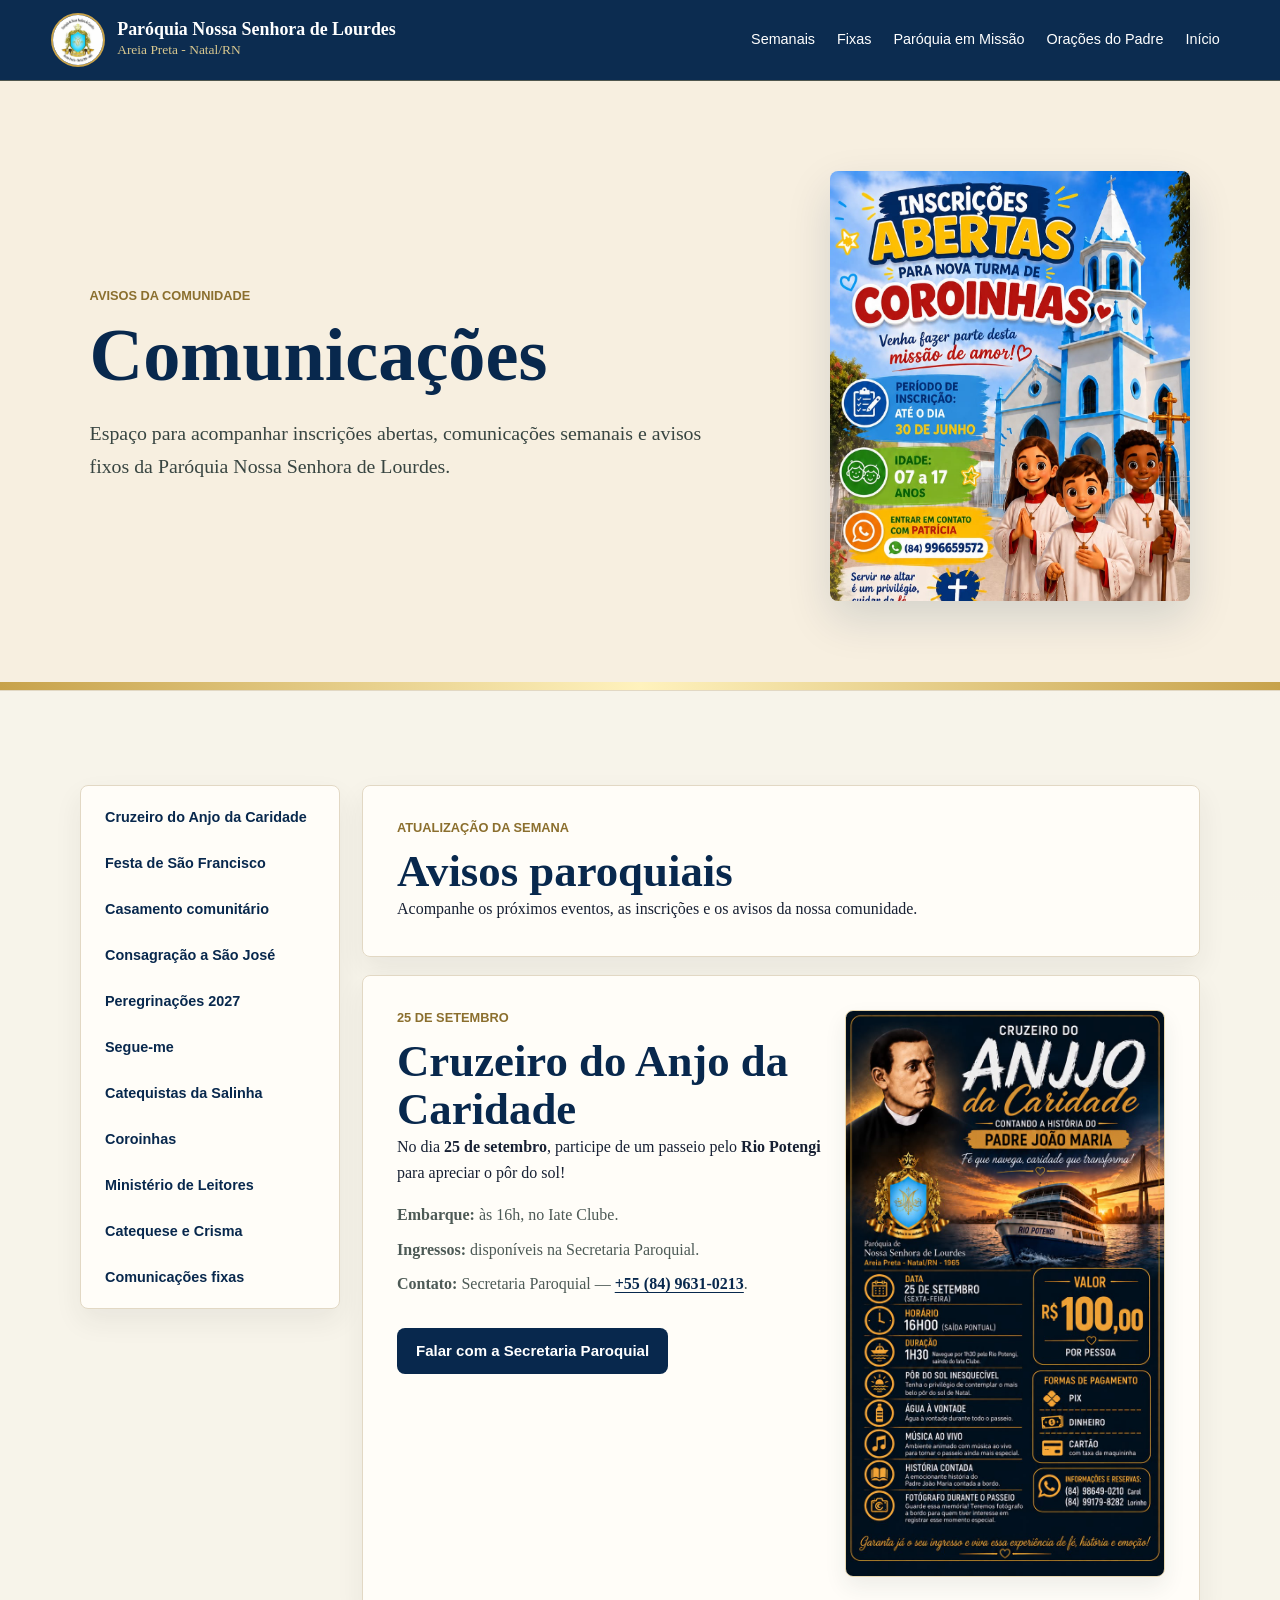
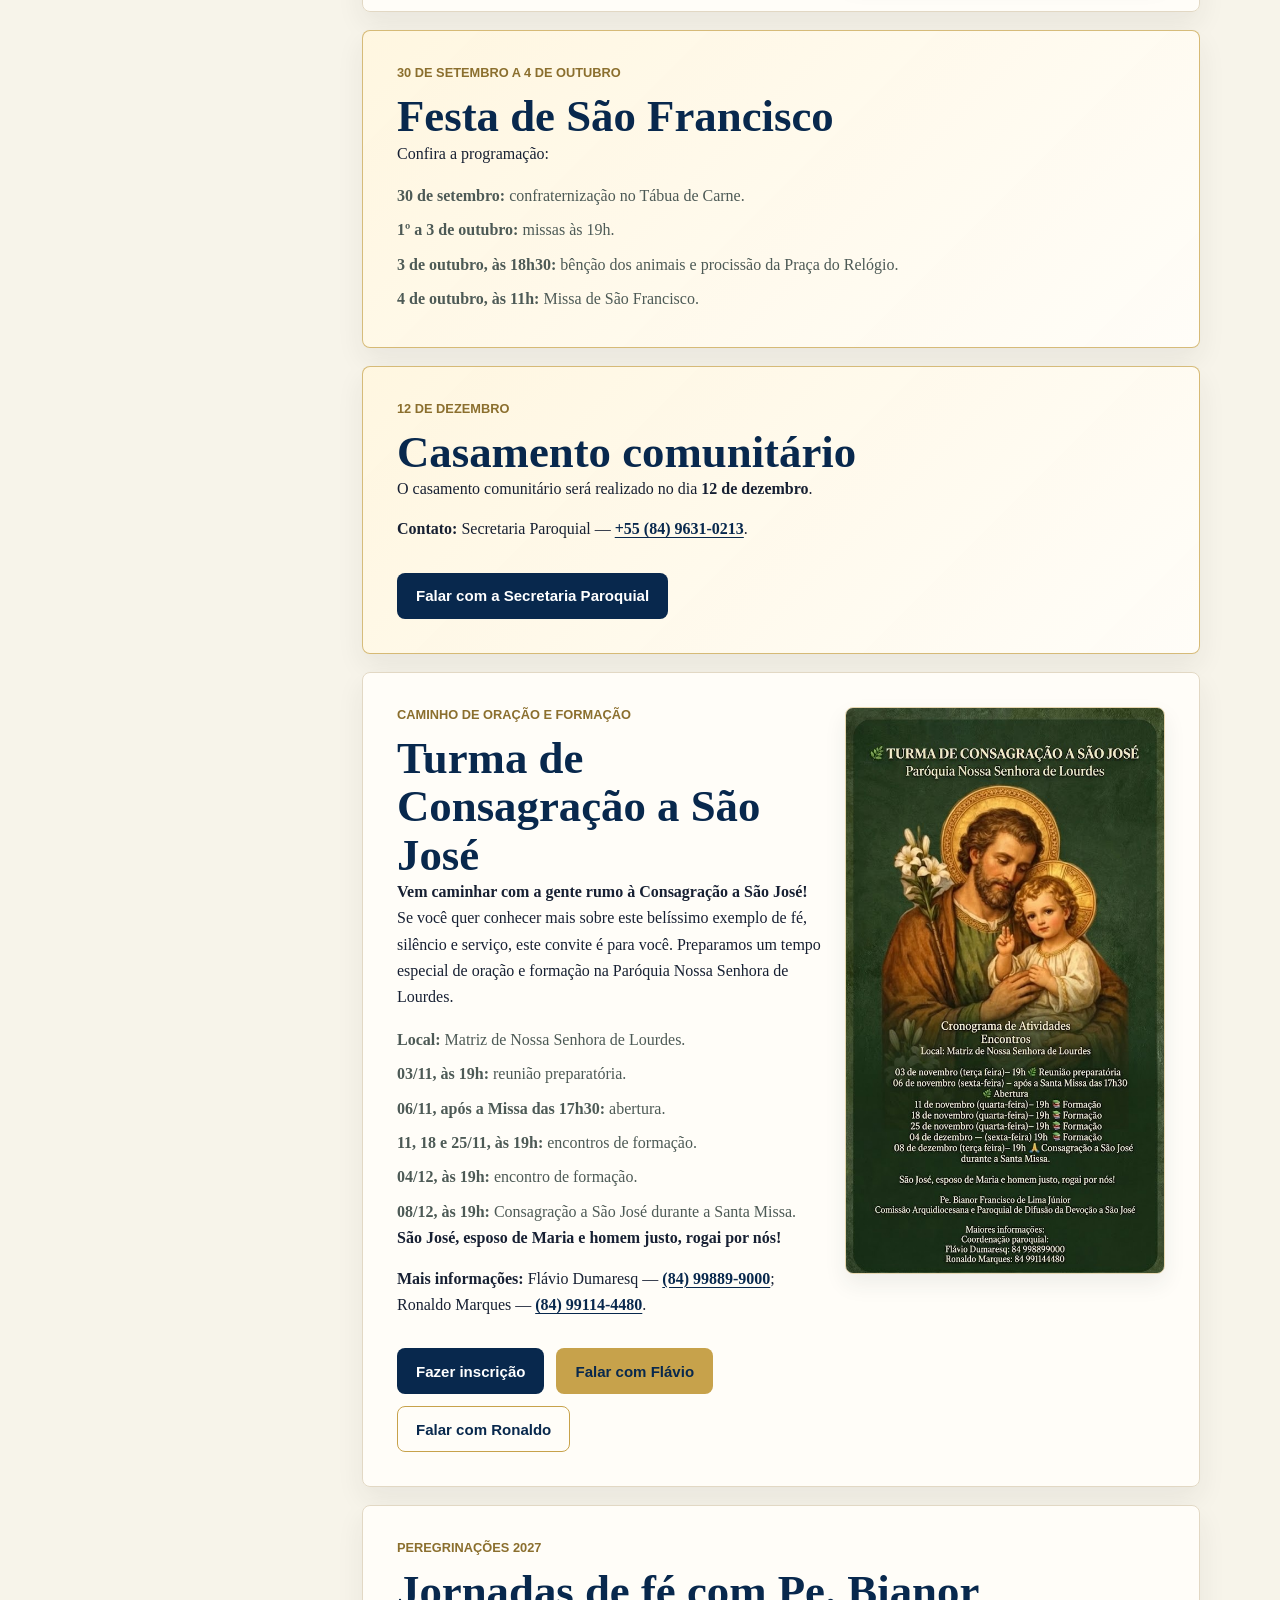
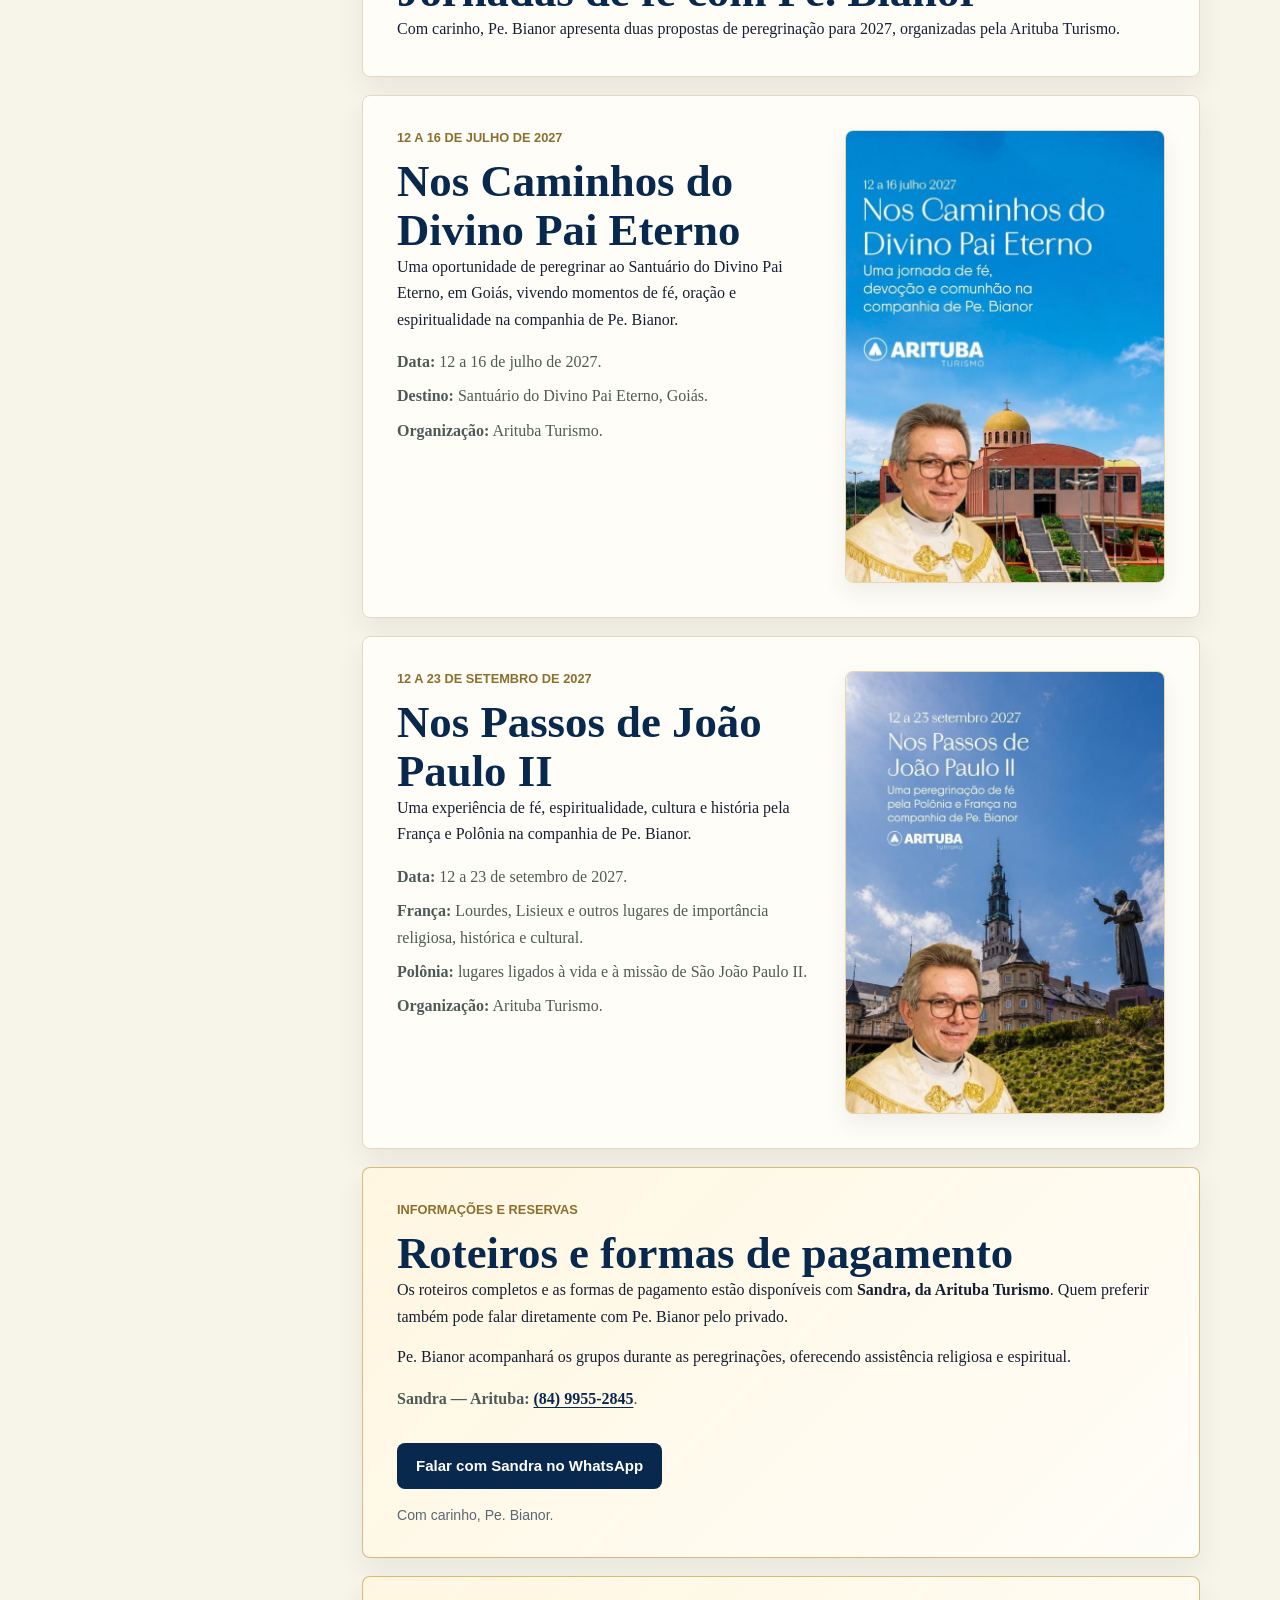
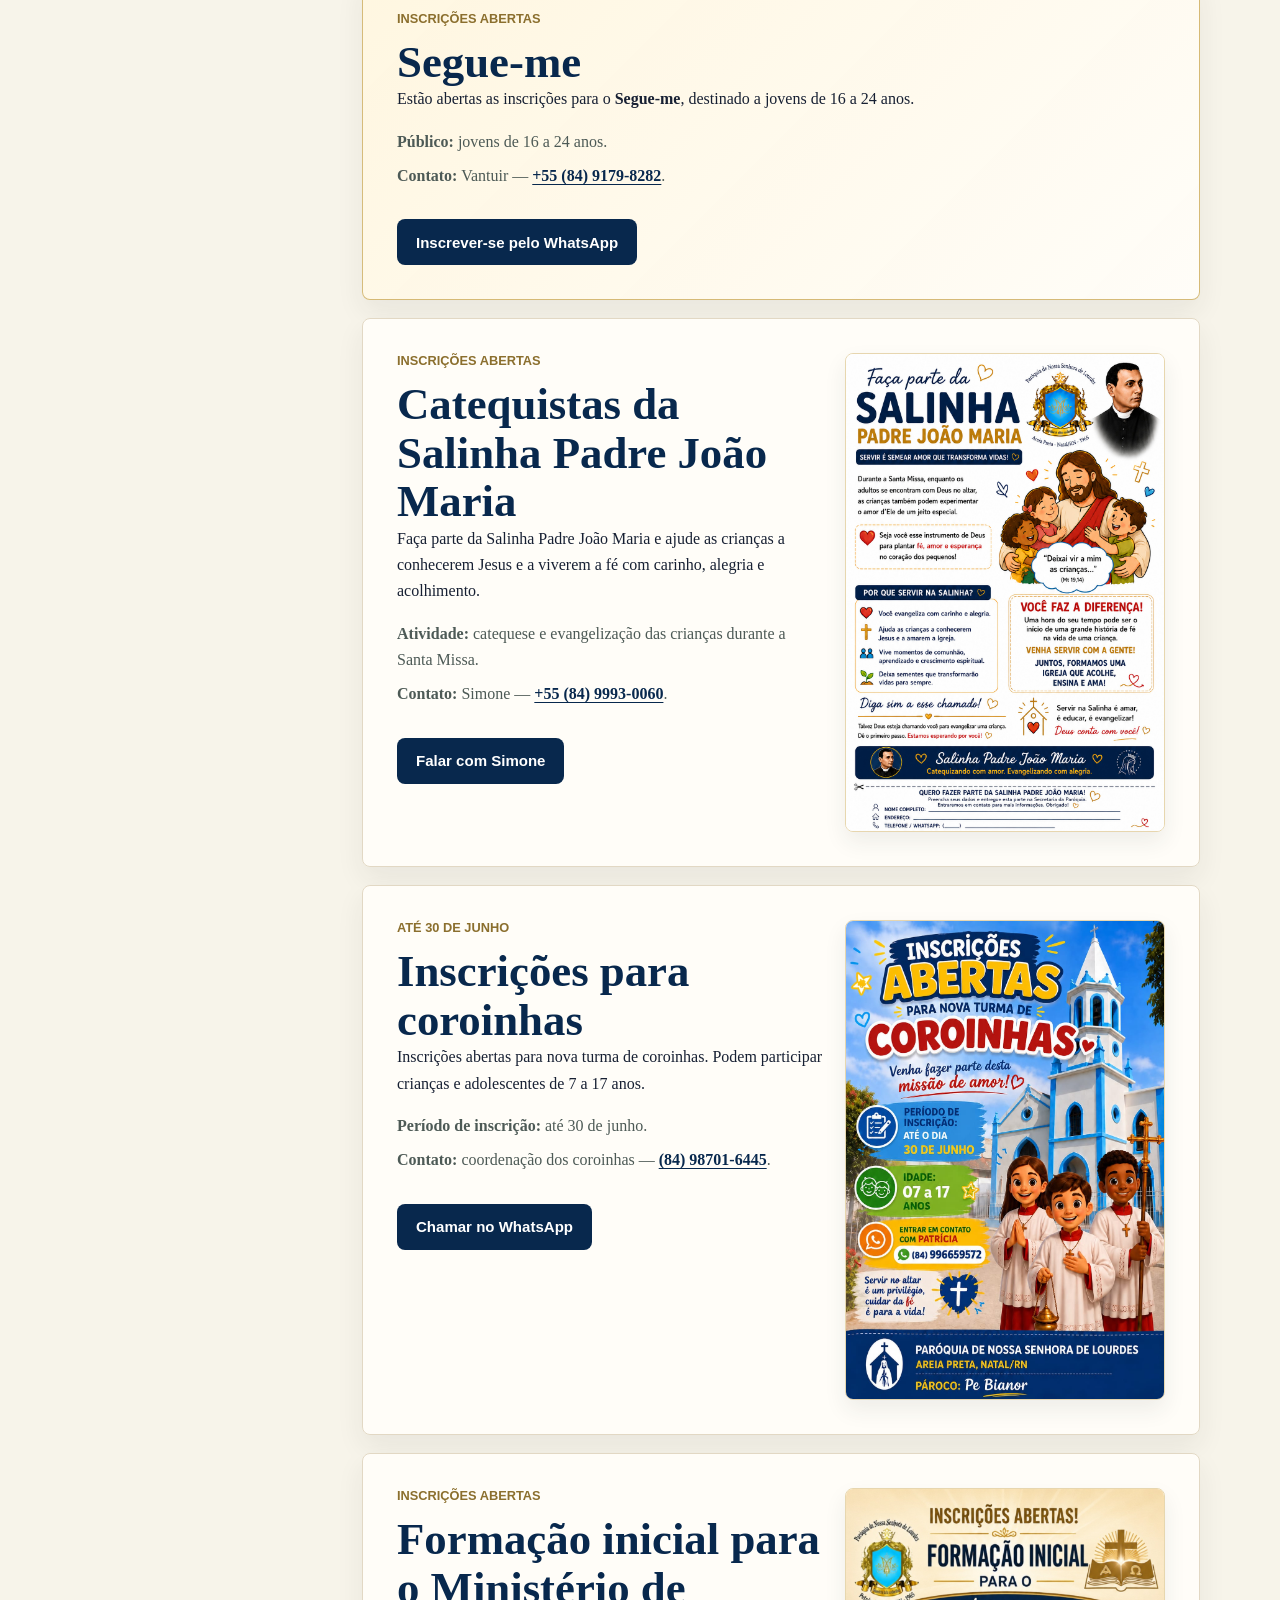
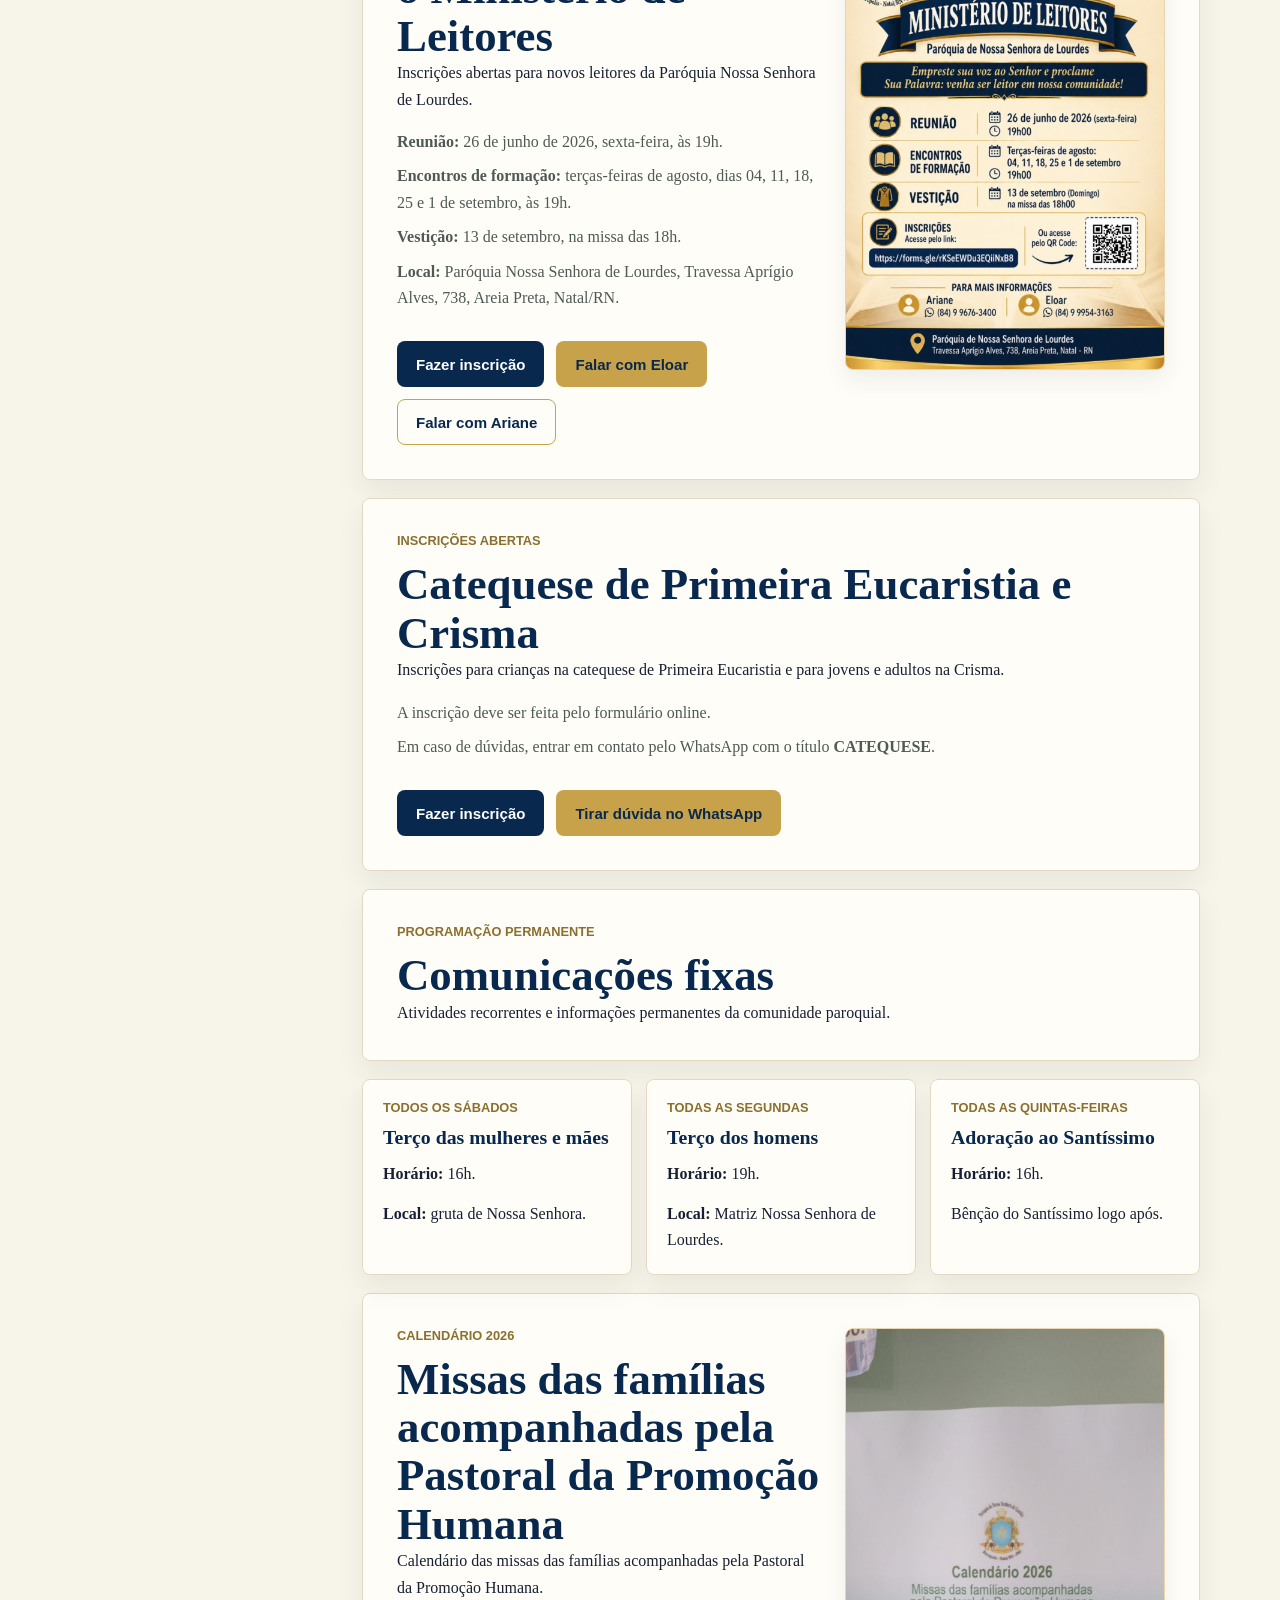
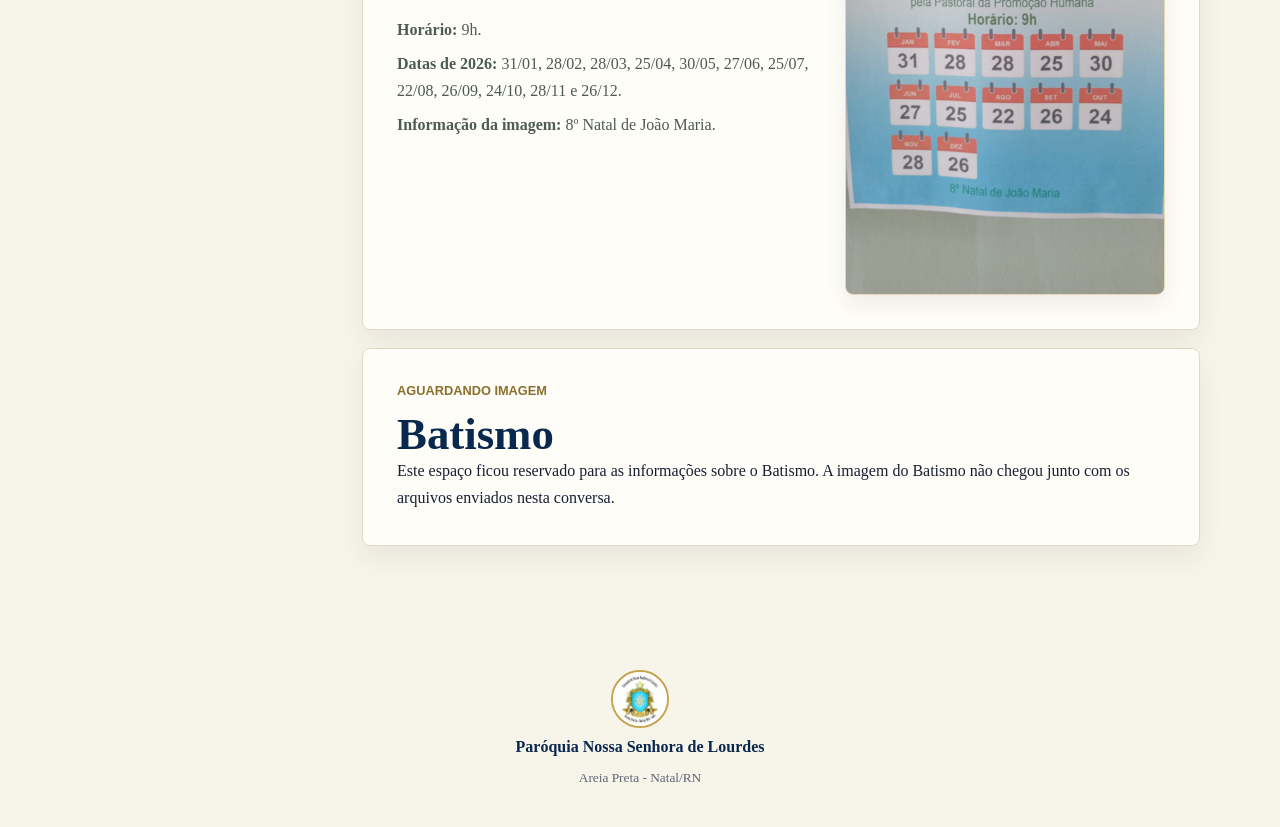
==== commit 50e18e52: "Exibe cartaz do Cruzeiro do Anjo da Caridade junto ao aviso" ====
--- a/comunicacoes.html
+++ b/comunicacoes.html
@@ -67,7 +67,8 @@
           <p>Acompanhe os próximos eventos, as inscrições e os avisos da nossa comunidade.</p>
         </article>
 
-        <article id="cruzeiro-anjo-caridade" class="communication-document text-announcement">
+        <article id="cruzeiro-anjo-caridade" class="communication-document with-poster">
+          <div>
           <p class="eyebrow">25 de setembro</p>
           <h2>Cruzeiro do Anjo da Caridade</h2>
           <p>No dia <strong>25 de setembro</strong>, participe de um passeio pelo <strong>Rio Potengi</strong> para apreciar o pôr do sol!</p>
@@ -79,6 +80,10 @@
           <div class="section-actions">
             <a class="button primary" href="https://wa.me/558496310213" target="_blank" rel="noopener noreferrer">Falar com a Secretaria Paroquial</a>
           </div>
+          </div>
+          <a href="assets/cruzeiro-anjo-caridade-2026.jpeg" target="_blank" rel="noopener noreferrer" aria-label="Abrir cartaz completo do Cruzeiro do Anjo da Caridade">
+            <img src="assets/cruzeiro-anjo-caridade-2026.jpeg" alt="Cartaz do Cruzeiro do Anjo da Caridade: 25 de setembro, às 16h, saída do Iate Clube, passeio de 1h30 pelo Rio Potengi, R$ 100 por pessoa." width="720" height="1280" loading="lazy" style="height: auto;">
+          </a>
         </article>
 
         <article id="festa-sao-francisco" class="communication-document text-announcement">
